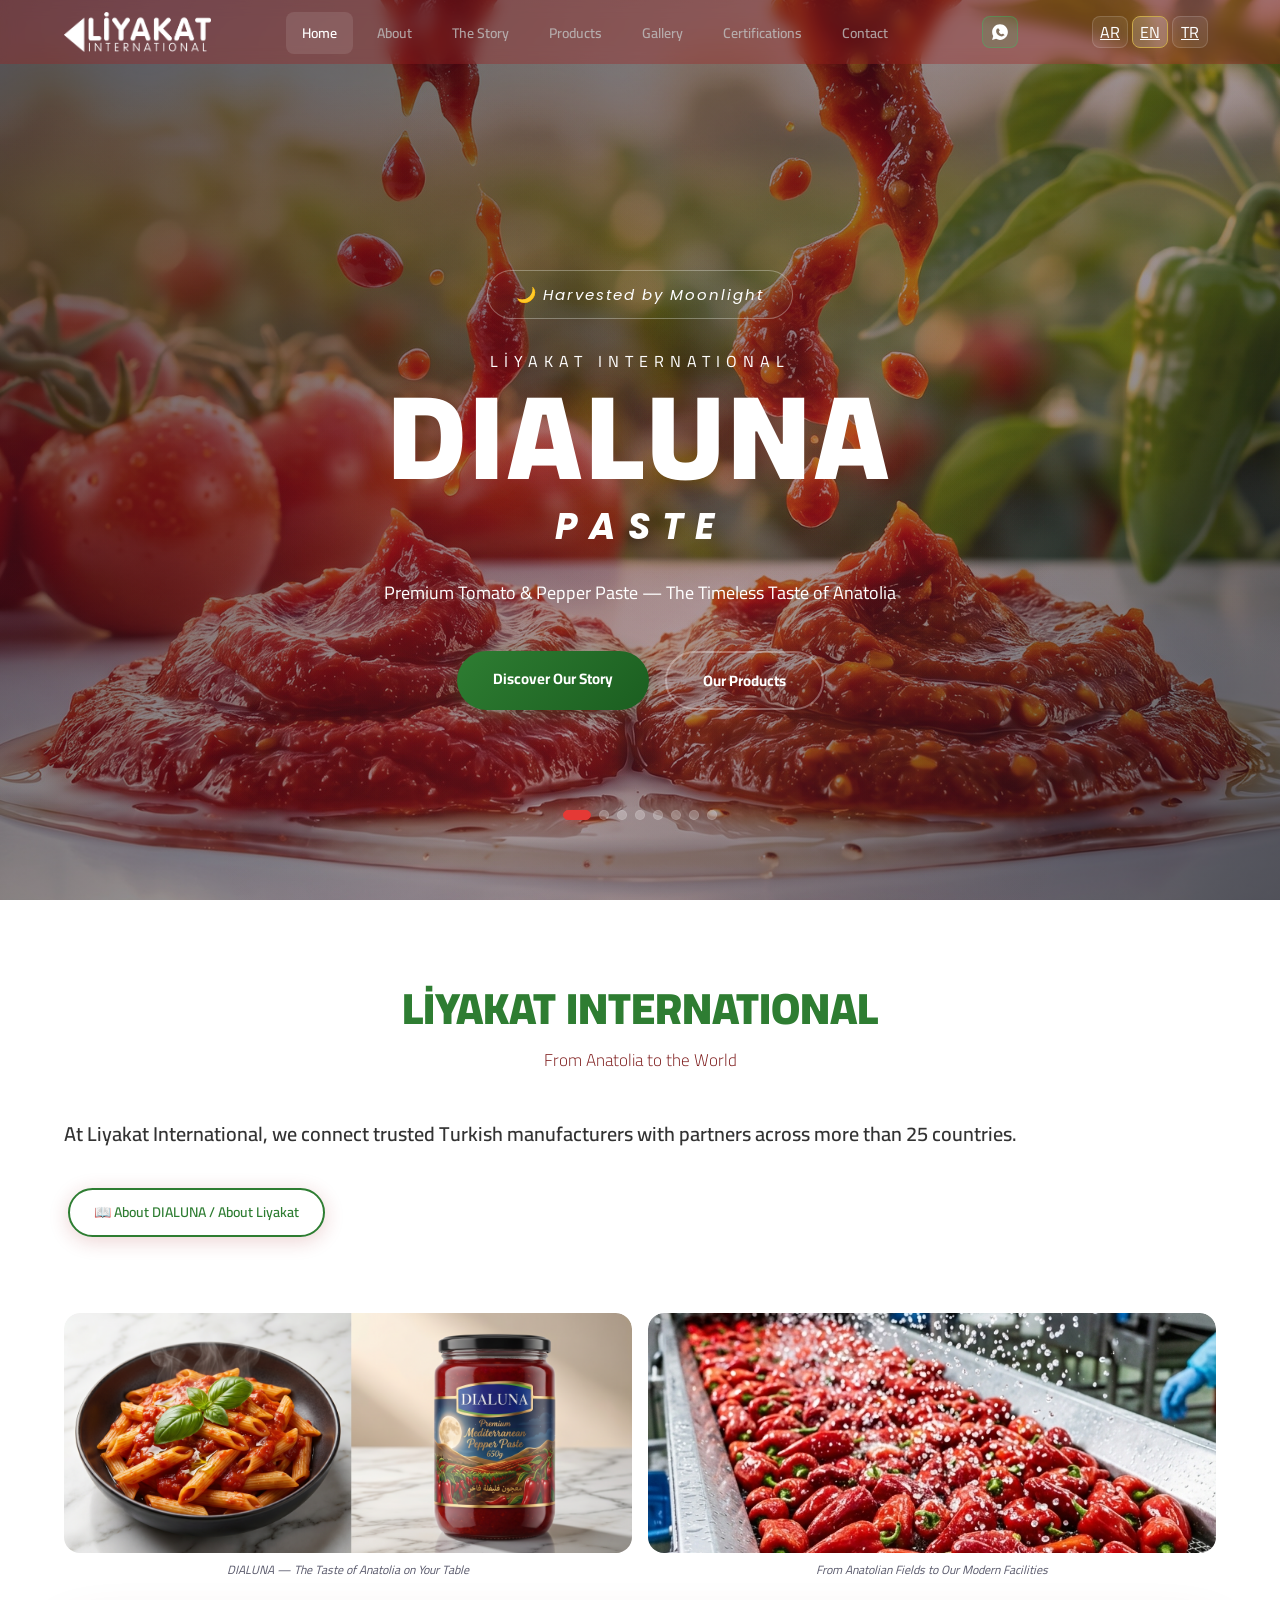
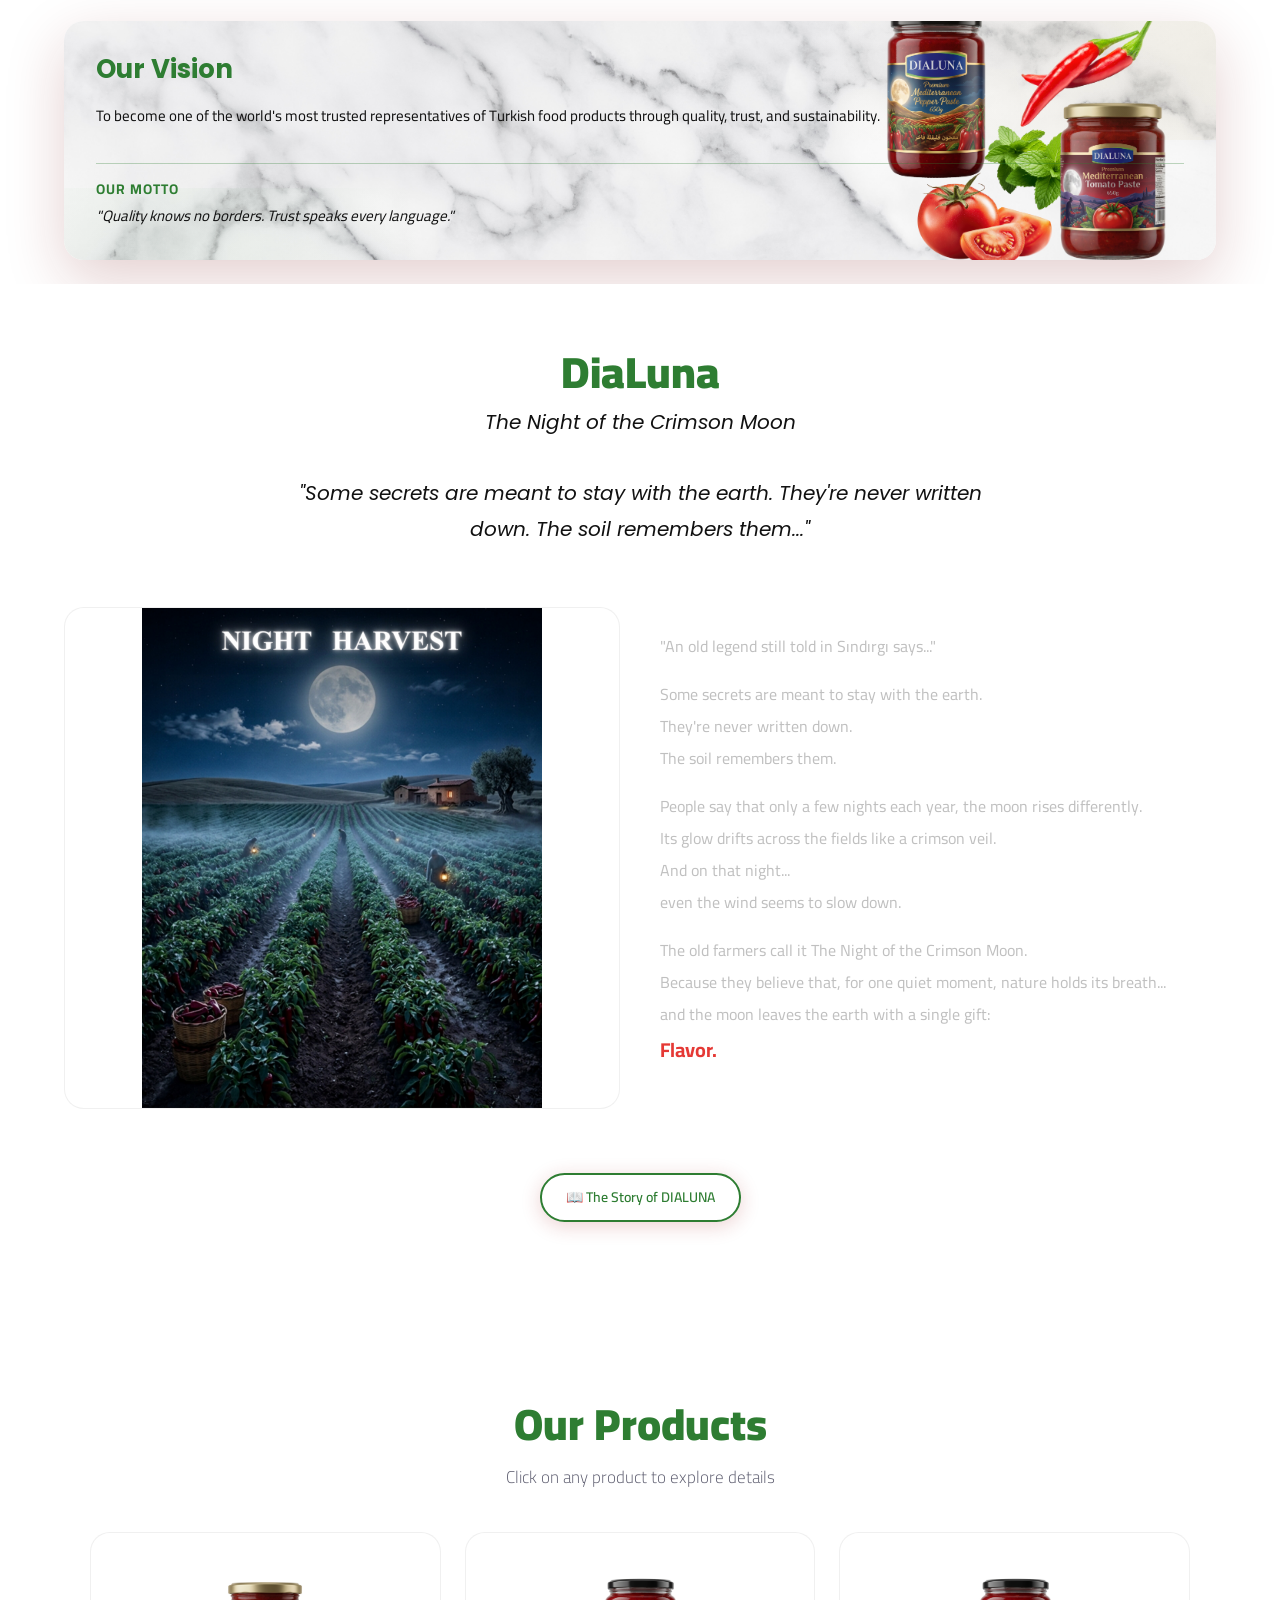
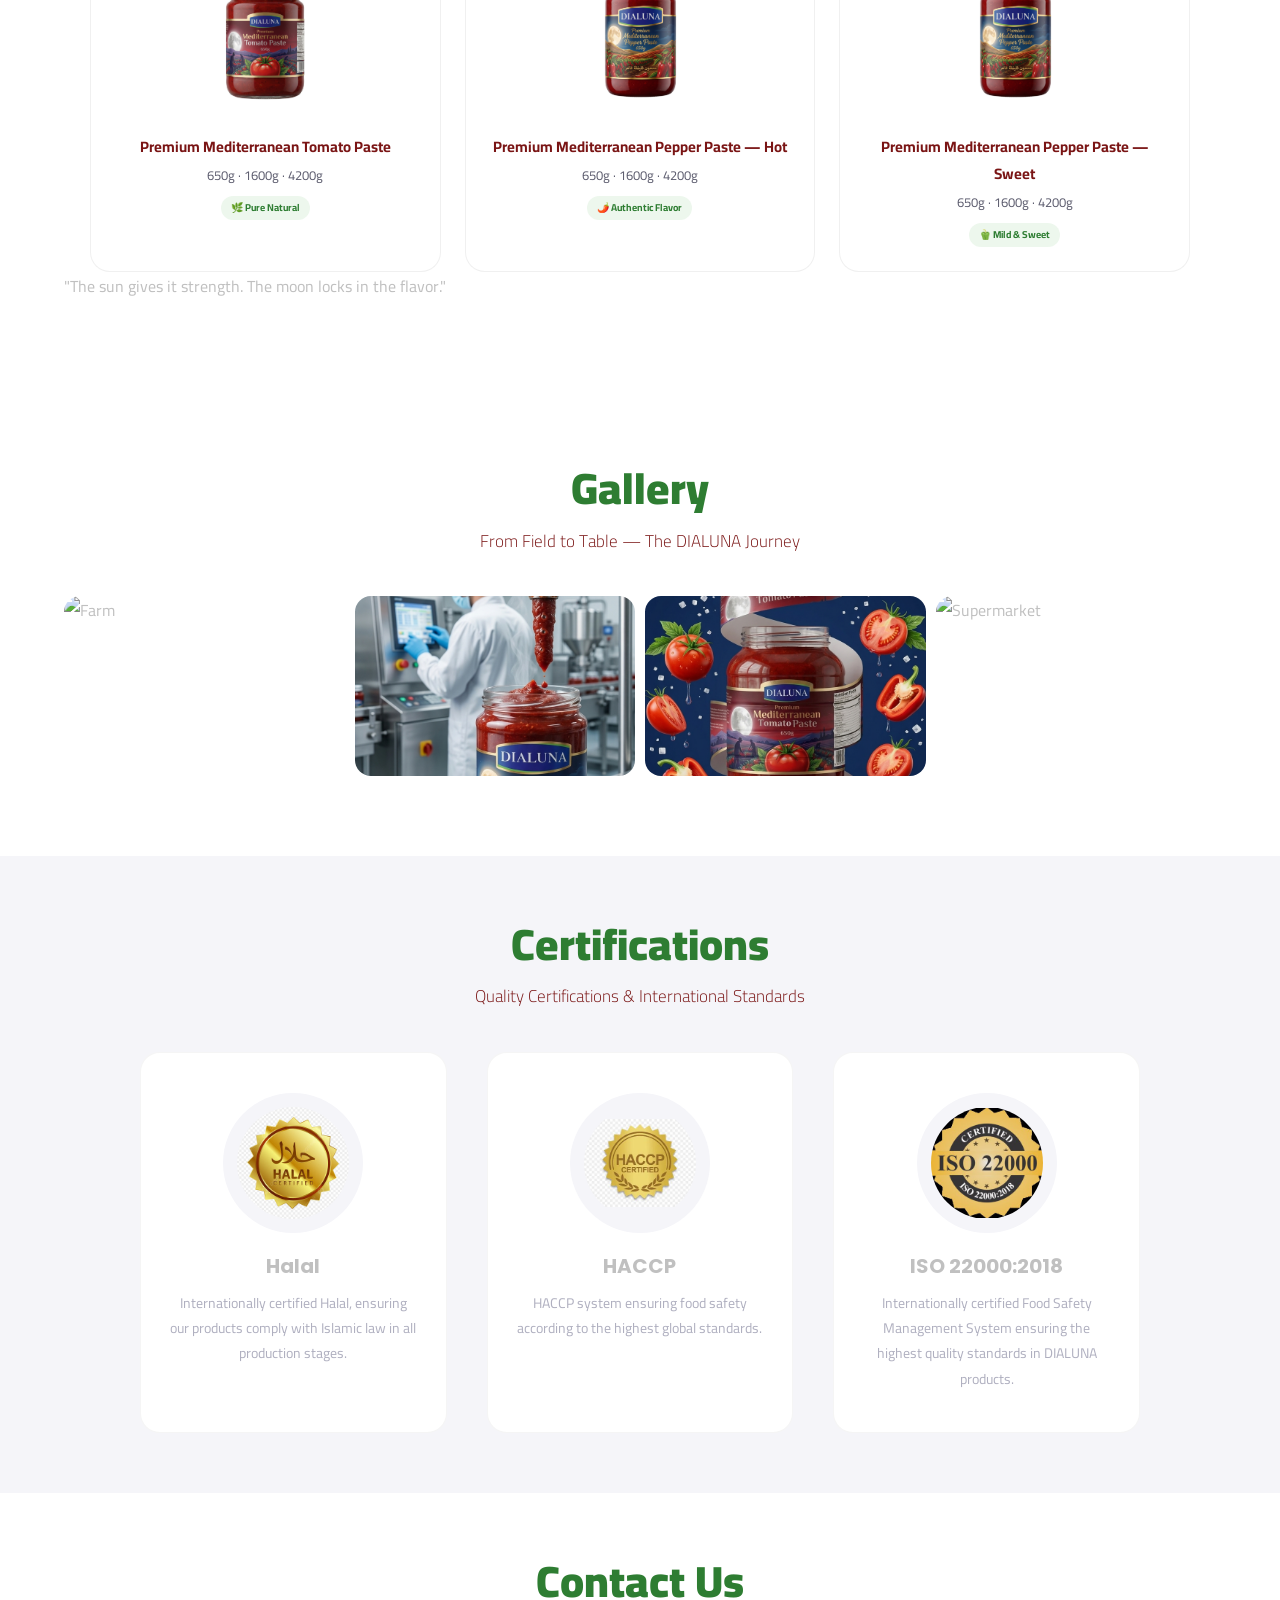
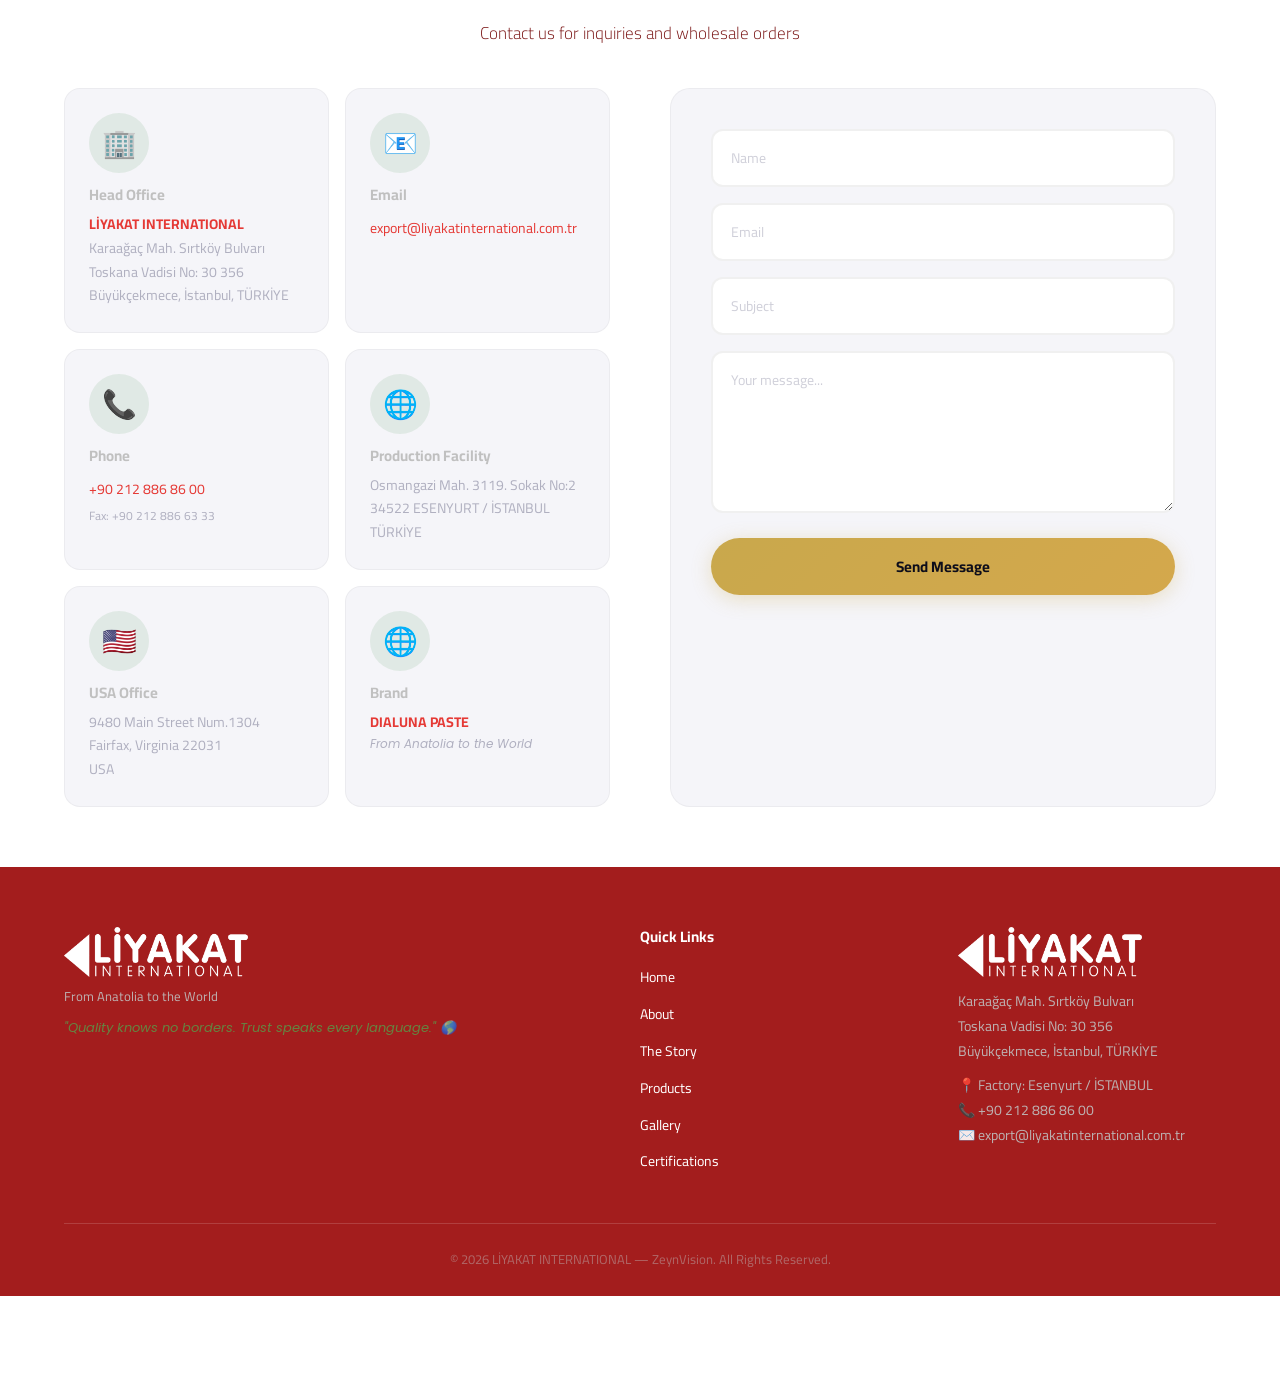
==== index.html @ 14c3709e "Product popup images to 220px" ====
<!DOCTYPE html>
<html lang="en" dir="ltr">
<head>
  <meta charset="UTF-8">
  <meta name="viewport" content="width=device-width, initial-scale=1.0">
  <title>DIALUNA PASTE | Premium Tomato & Pepper Paste</title>
  <meta name="description" content="DIALUNA - From Anatolia to the World. Premium tomato and pepper paste crafted with the tradition of night harvest.">
  <link rel="preconnect" href="https://fonts.googleapis.com">
  <link rel="preconnect" href="https://fonts.gstatic.com" crossorigin>
  <link href="https://fonts.googleapis.com/css2?family=Amiri:wght@400;700&family=Cairo:wght@300;400;600;700;900&family=Poppins:wght@300;400;600;700;900&display=swap" rel="stylesheet">
  <link rel="stylesheet" href="style.css">
<style>
  /* Modern Popup Modal - Premium Design */
  .popup-overlay {
    position:fixed; top:0; left:0; width:100%; height:100%;
    background:rgba(10,10,26,0.7);
    backdrop-filter:blur(8px);
    -webkit-backdrop-filter:blur(8px);
    z-index:9999;
    opacity:0; visibility:hidden;
    transition:all 0.4s cubic-bezier(0.25,0.46,0.45,0.94);
    display:flex; align-items:center; justify-content:center; padding:20px;
  }
  
.popup-overlay:target {
  opacity: 1 !important;
  visibility: visible !important;
}
.popup-overlay:target .popup-box {
  transform: scale(1) translateY(0) !important;
}

  .popup-box {
    background:linear-gradient(135deg,#FFFFFF,#F5F5FA);
    max-width:750px; width:100%; max-height:85vh; overflow-y:auto;
    border-radius:24px; padding:48px;
    position:relative;
    transform:scale(0.85) translateY(30px);
    transition:all 0.4s cubic-bezier(0.25,0.46,0.45,0.94);
    box-shadow:0 30px 80px rgba(10,10,26,0.3),0 0 0 1px rgba(255,255,255,0.05);
  }
  
  .popup-box::-webkit-scrollbar { width:6px; }
  .popup-box::-webkit-scrollbar-track { background:transparent; }
  .popup-box::-webkit-scrollbar-thumb { background:#C9A84C; border-radius:3px; }
  .popup-close {
    position:absolute; top:16px; right:16px;
    width:40px; height:40px;
    background:linear-gradient(135deg,#E53935,#B71C1C);
    color:#C0C0C0; border-radius:50%;
    text-decoration:none; display:flex; align-items:center; justify-content:center;
    font-size:22px; font-weight:400;
    transition:all 0.3s ease;
    box-shadow:0 4px 15px rgba(229,57,53,0.3);
  }
  .popup-close:hover { transform:rotate(90deg) scale(1.1); box-shadow:0 6px 25px rgba(229,57,53,0.4); }
  .popup-content h3 { color:#7A1515; font-size:22px; margin-bottom:12px; font-family:'Poppins',sans-serif; font-weight:700; }
  .popup-content p { font-size:15px; color:#5C5C6E; line-height:1.9; margin-bottom:12px; }
  .popup-trigger {
    display:inline-block; padding:12px 28px; margin:4px;
    border-radius:50px;
    background:linear-gradient(135deg,#A31D1D,#5A0E0E);
    color:#C0C0C0; text-decoration:none; font-weight:600; font-size:14px;
    transition:all 0.3s ease;
    box-shadow:0 4px 20px rgba(163,29,29,0.2);
    border:none; cursor:pointer;
  }
  .popup-trigger:hover {
    transform:translateY(-2px);
    box-shadow:0 8px 30px rgba(163,29,29,0.3);
  }
  /* Backdrop entrance animation */
  @keyframes modalIn {
    from { opacity:0; transform:scale(0.9) translateY(20px); }
    to { opacity:1; transform:scale(1) translateY(0); }
  }
</style>
</head>
<body>



  <div id="about-popup" class="popup-overlay">
        <div class="popup-box">
          <a href="#close-bottom" class="popup-close">&#10006;</a>
          <div class="popup-content">
            <h2 style="color:#A31D1D;margin-bottom:16px;">LİYAKAT INTERNATIONAL</h2>
            <p style="line-height:1.8;margin-bottom:12px;">Built on decades of export expertise, every shipment reflects our commitment to quality, reliability, and trust.<br><br>Through DIALUNA, we bring the authentic taste of Anatolia to the world, beginning with our signature night harvest.</p>
          </div>
        </div>
      </div>
<div id="story-popup" class="popup-overlay">
        <div class="popup-box">
          <a href="#close-bottom" class="popup-close">&#10006;</a>
          <div class="popup-content"><div class="story-timeline">
        <div class="story-chapter">
          <div class="chapter-marker"><span class="moon-icon">🌒</span></div>
          <div class="chapter-content">
            <h3>Daughter of the Earth</h3>
            <p>Centuries ago, in the fertile plains of Sındırgı, Balıkesir, there lived a young woman.<br>
Some called her a farmer.<br>
Some said she was a healer.<br>
Others simply knew her as...<br>
<strong>The Daughter of the Earth.</strong><br>
She understood the language of the land.<br>
She could smell the coming season in the rain,<br>
read abundance in the direction of the wind,<br>
and tell the time of year by the warmth of the sun.<br>
One summer, as the whole village rushed to harvest, she waited.<br>
"What are you waiting for?" they asked.<br>
She looked up at the sky.<br>
Then she smiled and said,<br>
<em>"The moon hasn't sealed the tomatoes' secret just yet."</em></p>
          </div>
        </div>
        <div class="story-chapter">
          <div class="chapter-marker"><span class="moon-icon">🌕</span></div>
          <div class="chapter-content">
            <h3>The Crimson Full Moon</h3>
            <p>That night, the full moon rose wearing a crimson crown.<br>
The earth cooled.<br>
The wind fell silent.<br>
By sunrise, everyone tasted the same truth.<br>
The tomatoes were brighter.<br>
The peppers were richer.<br>
And the flavor...<br>
was unforgettable.</p>
<p>The Daughter of the Earth simply smiled.<br>
Then she said,<br>
<em>"The sun gives it strength. The moon locks in the flavor."</em></p>
<p>From that day on, the harvest no longer happened under the blazing sun.<br>
It began in the cool of the night.</p>
<p>The years passed.<br>
Kingdoms rose.<br>
Kingdoms fell.<br>
Generations came and went.<br>
But in Sındırgı, those words were never forgotten.</p>
          </div>
        </div>
        <div class="story-chapter">
          <div class="chapter-marker"><span class="moon-icon">🌙</span></div>
          <div class="chapter-content highlight">
            <h3>DIALUNA Today</h3>
            <p>Today, science can explain why that tradition works.<br>
We simply know this:<br>
Nature doesn't give its greatest gifts to those who rush.<br>
It rewards those who know how to wait.<br>
That wisdom has been passed down from one generation to the next.<br>
Today, that legacy lives on as <strong>DiaLuna</strong>.<br>
We harvest our tomatoes in the cool of the night.<br>
We produce them in small, limited batches.<br>
Because real flavor...<br>
isn't rushed.<br>
It's earned through patience.</p>
<p>They say...<br>
On the nights of the full moon, some farmers pause before the harvest.<br>
They don't pray.<br>
They don't make a wish.<br>
They simply wait.<br>
Because they know...<br>
The sun grows the fruit.<br>
The moon preserves its flavor.</p>
<p style="font-style:italic;color:#4CAF50;">Maybe the Night of the Crimson Moon is nothing more than a legend.<br>
Or maybe it still lives on in the fields of Sındırgı.</p>
          </div>
        </div>
      </div></div>
        </div>
      </div>
<div id="prod-tomato" class="popup-overlay">
        <div class="popup-box">
          <a href="#close-bottom" class="popup-close">&#10006;</a>
          <div style="text-align:center;margin-bottom:24px;">
            <div style="display:flex;gap:16px;justify-content:center;flex-wrap:wrap;margin-bottom:16px;">
              <img src="images/products/tomato-650g-mk.jpg" alt="650g" style="height:220px;width:auto;border-radius:12px;box-shadow:0 4px 15px rgba(0,0,0,.08);">
              <img src="images/products/tomato-1600g-mk.jpg" alt="1600g" style="height:220px;width:auto;border-radius:12px;box-shadow:0 4px 15px rgba(0,0,0,.08);">
              <img src="images/products/tomato-4200g-mk.jpg" alt="4200g" style="height:220px;width:auto;border-radius:12px;box-shadow:0 4px 15px rgba(0,0,0,.08);">
            </div>
            <h3 style="font-size:24px;color:#7A1515;font-weight:700;">Premium Mediterranean Tomato Paste</h3>
            <p style="font-size:14px;color:#5C5C6E;line-height:1.8;margin-bottom:20px;">100% natural tomato paste from night-harvested tomatoes. Rich flavor, thick texture, vibrant color. No preservatives, no additives — just pure natural goodness.</p>
          </div>
          <div style="display:grid;grid-template-columns:repeat(3,1fr);gap:12px;margin-bottom:20px;">
            <div style="background:#F5F5F9;padding:16px;border-radius:12px;text-align:center;">
              <span style="font-size:22px;font-weight:900;color:#7A1515;display:block;">650 <small style="font-size:14px;font-weight:400;">g</small></span>
              <span style="font-size:13px;color:#5C5C6E;">Glass</span>
              <span style="display:block;font-size:10px;padding:2px 10px;border-radius:50px;background:#C9A84C;color:#0D0D1A;font-weight:700;margin-top:6px;">Best Seller</span>
            </div>
            <div style="background:#F5F5F9;padding:16px;border-radius:12px;text-align:center;">
              <span style="font-size:22px;font-weight:900;color:#7A1515;display:block;">1600 <small style="font-size:14px;font-weight:400;">g</small></span>
              <span style="font-size:13px;color:#5C5C6E;">Plastic</span>
            </div>
            <div style="background:#F5F5F9;padding:16px;border-radius:12px;text-align:center;">
              <span style="font-size:22px;font-weight:900;color:#7A1515;display:block;">4200 <small style="font-size:14px;font-weight:400;">g</small></span>
              <span style="font-size:13px;color:#5C5C6E;">Plastic</span>
              <span style="display:block;font-size:10px;padding:2px 10px;border-radius:50px;background:#C9A84C;color:#0D0D1A;font-weight:700;margin-top:6px;">Family Size</span>
            </div>
          </div>
          <div style="display:flex;flex-wrap:wrap;gap:8px;justify-content:center;">
            <span class="tag-premium tag-green">🌙 Night Harvest</span>
            <span class="tag-premium tag-green">🌿 100% Natural · No Preservatives</span>
            <span class="tag-premium tag-green">🏺 Limited Batches</span>
            <span class="tag-premium tag-green">🇹🇷 Turkish Product</span>
          </div>
        </div>
      </div>
<div id="prod-hot" class="popup-overlay">
        <div class="popup-box">
          <a href="#close-bottom" class="popup-close">&#10006;</a>
          <div style="text-align:center;margin-bottom:24px;">
            <div style="display:flex;gap:16px;justify-content:center;flex-wrap:wrap;margin-bottom:16px;">
              <img src="images/products/pepper-650g-mk.jpg" alt="650g" style="height:220px;width:auto;border-radius:12px;box-shadow:0 4px 15px rgba(0,0,0,.08);">
              <img src="images/products/pepper-1600g-mk.jpg" alt="1600g" style="height:220px;width:auto;border-radius:12px;box-shadow:0 4px 15px rgba(0,0,0,.08);">
              <img src="images/products/pepper-4200g-mk.jpg" alt="4200g" style="height:220px;width:auto;border-radius:12px;box-shadow:0 4px 15px rgba(0,0,0,.08);">
            </div>
            <h3 style="font-size:24px;color:#7A1515;font-weight:700;">Premium Mediterranean Pepper Paste — Hot</h3>
            <p style="font-size:14px;color:#5C5C6E;line-height:1.8;margin-bottom:20px;">Natural hot red pepper paste, carefully roasted and ground. A rich, smoky, and spicy flavor that adds unmatched depth to your dishes.</p>
          </div>
          <div style="display:grid;grid-template-columns:repeat(3,1fr);gap:12px;margin-bottom:20px;">
            <div style="background:#F5F5F9;padding:16px;border-radius:12px;text-align:center;">
              <span style="font-size:22px;font-weight:900;color:#7A1515;display:block;">650 <small style="font-size:14px;font-weight:400;">g</small></span>
              <span style="font-size:13px;color:#5C5C6E;">Glass</span>
            </div>
            <div style="background:#F5F5F9;padding:16px;border-radius:12px;text-align:center;">
              <span style="font-size:22px;font-weight:900;color:#7A1515;display:block;">1600 <small style="font-size:14px;font-weight:400;">g</small></span>
              <span style="font-size:13px;color:#5C5C6E;">Plastic</span>
              <span style="display:block;font-size:10px;padding:2px 10px;border-radius:50px;background:#C9A84C;color:#0D0D1A;font-weight:700;margin-top:6px;">Best Seller</span>
            </div>
            <div style="background:#F5F5F9;padding:16px;border-radius:12px;text-align:center;">
              <span style="font-size:22px;font-weight:900;color:#7A1515;display:block;">4200 <small style="font-size:14px;font-weight:400;">g</small></span>
              <span style="font-size:13px;color:#5C5C6E;">Plastic</span>
              <span style="display:block;font-size:10px;padding:2px 10px;border-radius:50px;background:#C9A84C;color:#0D0D1A;font-weight:700;margin-top:6px;">Family Size</span>
            </div>
          </div>
          <div style="display:flex;flex-wrap:wrap;gap:8px;justify-content:center;">
            <span class="tag-premium tag-green">🌙 Night Harvest</span>
            <span class="tag-premium tag-green">🌿 100% Natural · No Additives</span>
            <span class="tag-premium tag-green">🏺 Traditional Process</span>
            <span class="tag-premium tag-red">🔥 Hot Pepper</span>
          </div>
        </div>
      </div>
<div id="prod-sweet" class="popup-overlay">
        <div class="popup-box">
          <a href="#close-bottom" class="popup-close">&#10006;</a>
          <div style="text-align:center;margin-bottom:24px;">
            <div style="display:flex;gap:16px;justify-content:center;flex-wrap:wrap;margin-bottom:16px;">
              <img src="images/products/pepper-650g-mk.jpg" alt="650g" style="height:220px;width:auto;border-radius:12px;box-shadow:0 4px 15px rgba(0,0,0,.08);">
              <img src="images/products/pepper-1600g-mk.jpg" alt="1600g" style="height:220px;width:auto;border-radius:12px;box-shadow:0 4px 15px rgba(0,0,0,.08);">
              <img src="images/products/pepper-4200g-mk.jpg" alt="4200g" style="height:220px;width:auto;border-radius:12px;box-shadow:0 4px 15px rgba(0,0,0,.08);">
            </div>
            <h3 style="font-size:24px;color:#7A1515;font-weight:700;">Premium Mediterranean Pepper Paste — Sweet</h3>
            <p style="font-size:14px;color:#5C5C6E;line-height:1.8;margin-bottom:20px;">Natural sweet red pepper paste, carefully ground for a rich flavor with distinctive natural sweetness. Perfect for soups, sauces, and pastries.</p>
          </div>
          <div style="display:grid;grid-template-columns:repeat(3,1fr);gap:12px;margin-bottom:20px;">
            <div style="background:#F5F5F9;padding:16px;border-radius:12px;text-align:center;">
              <span style="font-size:22px;font-weight:900;color:#7A1515;display:block;">650 <small style="font-size:14px;font-weight:400;">g</small></span>
              <span style="font-size:13px;color:#5C5C6E;">Glass</span>
            </div>
            <div style="background:#F5F5F9;padding:16px;border-radius:12px;text-align:center;">
              <span style="font-size:22px;font-weight:900;color:#7A1515;display:block;">1600 <small style="font-size:14px;font-weight:400;">g</small></span>
              <span style="font-size:13px;color:#5C5C6E;">Plastic</span>
            </div>
            <div style="background:#F5F5F9;padding:16px;border-radius:12px;text-align:center;">
              <span style="font-size:22px;font-weight:900;color:#7A1515;display:block;">4200 <small style="font-size:14px;font-weight:400;">g</small></span>
              <span style="font-size:13px;color:#5C5C6E;">Plastic</span>
              <span style="display:block;font-size:10px;padding:2px 10px;border-radius:50px;background:#C9A84C;color:#0D0D1A;font-weight:700;margin-top:6px;">Family Size</span>
            </div>
          </div>
          <div style="display:flex;flex-wrap:wrap;gap:8px;justify-content:center;">
            <span class="tag-premium tag-green">🌙 Night Harvest</span>
            <span class="tag-premium tag-green">🌿 100% Natural · No Additives</span>
            <span class="tag-premium tag-green">🏺 Traditional Process</span>
            <span class="tag-premium tag-green">🫑 Sweet Pepper</span>
          </div>
        </div>
      </div>

<!-- ====== NAVBAR ====== -->
  <nav class="navbar" id="navbar">
    <div class="container nav-container">
      <a href="#" class="nav-logo">
        <img src="images/liyakat-logo.png" alt="LİYAKAT INTERNATIONAL" class="nav-logo-img" style="filter:brightness(0) invert(1);height:40px;">
      </a>
      <button class="nav-toggle" id="navToggle" aria-label="Menu">
        <span></span><span></span><span></span>
      </button>
      <ul class="nav-menu" id="navMenu">
        <li><a href="#home" class="nav-link active" data-i18n="nav-home">Home</a></li>
        <li><a href="#about" class="nav-link" data-i18n="nav-about">About</a></li>
        <li><a href="#story" class="nav-link" data-i18n="nav-story">The Story</a></li>
        <li><a href="#products" class="nav-link" data-i18n="nav-products">Products</a></li>
        <li><a href="#gallery" class="nav-link" data-i18n="nav-gallery">Gallery</a></li>
        <li><a href="#certifications" class="nav-link" data-i18n="nav-certifications">Certifications</a></li>
        <li><a href="#contact" class="nav-link" data-i18n="nav-contact">Contact</a></li>
      </ul>
            <a href="https://wa.me/905527779494" target="_blank" class="nav-whatsapp" title="WhatsApp" style="display:inline-flex;align-items:center;justify-content:center;width:36px;height:32px;border-radius:8px;background:rgba(37,211,102,0.15);border:1px solid rgba(37,211,102,0.3);text-decoration:none;transition:all .4s ease;margin-left:4px;">
        <svg viewBox="0 0 32 32" width="18" height="18" fill="none" xmlns="http://www.w3.org/2000/svg"><path d="M16 2C8.268 2 2 8.268 2 16c0 2.652.726 5.128 1.984 7.24L2 30l7.048-1.918A13.928 13.928 0 0016 30c7.732 0 14-6.268 14-14S23.732 2 16 2zm6.646 19.852c-.322.908-1.12 1.624-2.016 1.806-.54.11-1.116.166-1.78.166-2.128 0-3.982-.74-5.496-2.002a12.768 12.768 0 01-3.754-4.69 7.134 7.134 0 01.214-5.754c.36-.76 1.1-1.338 1.938-1.482.446-.076.892-.054 1.28.014.39.068.82.286 1.03.64a20.262 20.262 0 011.08 2.15c.164.356.272.746.15 1.112-.122.366-.418.64-.732.872-.158.116-.33.244-.478.386-.166.162-.34.336-.228.588.644 1.468 1.622 2.698 2.83 3.618.404.308.81.614 1.276.824.352.16.712.12 1.006-.098.16-.118.32-.24.478-.366.296-.24.628-.53 1.002-.672.374-.142.786-.064 1.076.134.534.364 1.052.75 1.544 1.168.346.296.678.608.73.986.068.494-.136 1.016-.304 1.43z" fill="white"/></svg>
      </a>
<div class="nav-lang" id="langSwitcher">
        <a href="ar.html" class="lang-btn">AR</a>
        <a href="en.html" class="lang-btn active">EN</a>
        <a href="tr.html" class="lang-btn">TR</a>
      </div>
    </div>
  </nav>

  <!-- ====== HERO SLIDER ====== -->
  <section class="hero" id="home">
    <style>
  .hero-slider { position:absolute; inset:0; z-index:0; overflow:hidden; }
  .hero-slider .slide { position:absolute; inset:0; background-size:cover; background-position:center; opacity:0; transition:opacity 1.5s ease; }
  #s1:checked ~ .hero-slider .s1, #s2:checked ~ .hero-slider .s2, #s3:checked ~ .hero-slider .s3,
  #s4:checked ~ .hero-slider .s4, #s5:checked ~ .hero-slider .s5, #s6:checked ~ .hero-slider .s6,
  #s7:checked ~ .hero-slider .s7, #s8:checked ~ .hero-slider .s8 { opacity:1; }
  .slide-dots { position:absolute; bottom:80px; left:50%; transform:translateX(-50%); display:flex; gap:8px; z-index:5; }
  .slide-dots label { width:10px; height:10px; border-radius:50%; background:rgba(255,255,255,.25); cursor:pointer; transition:all .3s ease; border:1px solid rgba(255,255,255,.1); }
  #s1:checked ~ .slide-dots .d1, #s2:checked ~ .slide-dots .d2, #s3:checked ~ .slide-dots .d3,
  #s4:checked ~ .slide-dots .d4, #s5:checked ~ .slide-dots .d5, #s6:checked ~ .slide-dots .d6,
  #s7:checked ~ .slide-dots .d7, #s8:checked ~ .slide-dots .d8 { background:#E53935; border-color:#E53935; box-shadow:0 0 12px rgba(229,57,53,.4); width:28px; border-radius:5px; }
</style>
<input type="radio" name="hero" id="s1" checked style="display:none;">
<input type="radio" name="hero" id="s2" style="display:none;">
<input type="radio" name="hero" id="s3" style="display:none;">
<input type="radio" name="hero" id="s4" style="display:none;">
<input type="radio" name="hero" id="s5" style="display:none;">
<input type="radio" name="hero" id="s6" style="display:none;">
<input type="radio" name="hero" id="s7" style="display:none;">
<input type="radio" name="hero" id="s8" style="display:none;">
<div class="hero-slider">
  <div class="slide s1 active" style="background-image: url('images/lifestyle/banner-splash.jpg');"></div>
  <div class="slide s2" style="background-image: url('images/lifestyle/banner-rustic-table.jpg');"></div>
  <div class="slide s3" style="background-image: url('images/lifestyle/banner-factory-line.jpg');"></div>
  <div class="slide s4" style="background-image: url('images/lifestyle/banner-farm-display.jpg');"></div>
  <div class="slide s5" style="background-image: url('images/lifestyle/slider-rustic-table2.jpg');"></div>
  <div class="slide s6" style="background-image: url('images/lifestyle/slider-factory2.jpg');"></div>
  <div class="slide s7" style="background-image: url('images/lifestyle/slider-field-jars.jpg');"></div>
  <div class="slide s8" style="background-image: url('images/lifestyle/slider-paste-pour.jpg');"></div>
</div>
<div class="slide-dots">
  <label for="s1" class="d1"></label>
  <label for="s2" class="d2"></label>
  <label for="s3" class="d3"></label>
  <label for="s4" class="d4"></label>
  <label for="s5" class="d5"></label>
  <label for="s6" class="d6"></label>
  <label for="s7" class="d7"></label>
  <label for="s8" class="d8"></label>
</div>
<div class="hero-overlay"></div>
    <div class="hero-particles" id="heroParticles"></div>
    <div class="container hero-content">
      <div class="hero-badge" data-i18n="hero-badge">🌙 Harvested by Moonlight</div>
      <h1 class="hero-title">
        <span class="hero-sub-brand">LİYAKAT INTERNATIONAL</span>
        <span class="hero-brand"><span class="hero-gradient-text">DIALUNA</span></span>
        <span class="hero-tagline">PASTE</span>
      </h1>
      <p class="hero-desc" data-i18n="hero-desc">Premium Tomato &amp; Pepper Paste — The Timeless Taste of Anatolia</p>
      <div class="hero-actions">
        <a href="#story" class="btn btn-primary" data-i18n="hero-btn-story">Discover Our Story</a>
        <a href="#products" class="btn btn-outline" data-i18n="hero-btn-products">Our Products</a>
      </div>
    </div>
    </section>

  <!-- ====== ABOUT / COMPANY ====== -->
  <section class="section about section-spacing" id="about">
    <div class="container">
      <div class="section-premium">
        <h2 data-i18n="about-title">LİYAKAT INTERNATIONAL</h2>
        <p class="section-subtitle" data-i18n="about-subtitle">From Anatolia to the World</p>
      </div>
      <div class="about-grid">
        <div class="about-text">
          <!-- about-lead --><p class="about-lead" data-i18n="about-lead">At Liyakat International, we connect trusted Turkish manufacturers with partners across more than 25 countries.</p>
          <div style="margin:16px 0;"><a href="#about-popup" class="popup-trigger">📖 About DIALUNA / About Liyakat</a></div>
        </div>
        <div>
          <div style="display:grid;grid-template-columns:1fr 1fr;gap:16px;margin-top:16px;">
          <div style="border-radius:16px;overflow:hidden;">
            <img src="images/lifestyle/about-hero.png" alt="DIALUNA" style="width:100%;height:240px;object-fit:cover;border-radius:16px;" loading="lazy">
            <span style="display:block;text-align:center;font-size:12px;color:#5C5C6E;margin-top:6px;font-style:italic;">DIALUNA — The Taste of Anatolia on Your Table</span>
          </div>
          <div style="border-radius:16px;overflow:hidden;">
            <img src="images/lifestyle/factory-washing.png" alt="Factory" style="width:100%;height:240px;object-fit:cover;border-radius:16px;" loading="lazy">
            <span style="display:block;text-align:center;font-size:12px;color:#5C5C6E;margin-top:6px;font-style:italic;">From Anatolian Fields to Our Modern Facilities</span>
          </div>
        </div>
        </div>
        <div class="about-vision">
               <div class="vision-card card-premium" style="background: url('images/lifestyle/vision-bg-en.png') center/cover no-repeat !important;">
            <h3 data-i18n="about-vision-title">Our Vision</h3>
            <p>To become one of the world's most trusted representatives of Turkish food products through quality, trust, and sustainability.</p>

            <hr style="border:none;border-top:1px solid rgba(46,125,50,0.3);margin:16px 0;">
            <h4 style="color:#2E7D32;font-size:14px;margin-bottom:6px;letter-spacing:1px;">OUR MOTTO</h4>
            <p style="color:#111111;font-size:15px;line-height:1.6;font-style:italic;margin:0;">"Quality knows no borders. Trust speaks every language."</p>
</div>
      </div>
    </div>
    </div>
        
  <!-- ====== THE STORY ====== -->
  <section class="section story" id="story">
    <div class="story-bg"></div>
    <div class="container">
      <div class="section-premium">
        <h2 data-i18n="story-title">DiaLuna</h2>
        <h3 class="section-subtitle-en" data-i18n="story-subtitle">The Night of the Crimson Moon</h3>
      </div>

      <div class="story-intro">
        <p class="story-legend" data-i18n="story-legend">"Some secrets are meant to stay with the earth. They're never written down. The soil remembers them..."</p>
      </div>

      <div class="story-grid">
        <div class="story-image-wrapper">
          <img src="images/lifestyle/story-night-harvest.jpg" alt="DIALUNA - Moonlight Harvest" loading="lazy">
        </div>
        <div class="story-text">
          
          <p>"An old legend still told in Sındırgı says..."</p>
          <p>Some secrets are meant to stay with the earth.<br>
They're never written down.<br>
The soil remembers them.</p>
          <p>People say that only a few nights each year, the moon rises differently.<br>
Its glow drifts across the fields like a crimson veil.<br>
And on that night...<br>
even the wind seems to slow down.</p>
          <p>The old farmers call it The Night of the Crimson Moon.<br>
Because they believe that, for one quiet moment, nature holds its breath...<br>
and the moon leaves the earth with a single gift:<br>
<strong style="font-size:20px;color:#E53935;">Flavor.</strong></p>
        </div>
      </div>

      <div style="text-align:center;margin:30px 0;">
        <a href="#story-popup" class="popup-trigger">📖 The Story of DIALUNA</a>
      </div>
      
    </div>
  </section>

  <!-- ====== PRODUCTS ====== -->
      
  <section class="section products section-spacing" id="products">
    <div class="container-premium">
      <div class="section-premium">
        <h2>Our Products</h2>
        <p>Click on any product to explore details</p>
      </div>

      <style>
        .product-tiles { display:grid; grid-template-columns:repeat(3,1fr); gap:24px; max-width:1100px; margin:0 auto; }
        .product-tile { background:#FFFFFF; border-radius:20px; padding:24px; text-align:center; border:1px solid rgba(0,0,0,.06); transition:all .4s ease; cursor:pointer; text-decoration:none; display:block; position:relative; }
        .product-tile:hover { transform:translateY(-6px); box-shadow:0 20px 50px rgba(122,21,21,.08); border-color:rgba(76,175,80,.15); }
        .product-tile .tile-img { height:160px; display:flex; align-items:center; justify-content:center; margin-bottom:16px; }
        .product-tile .tile-img img { max-width:70%; max-height:150px; object-fit:contain; transition:all .5s ease; }
        .product-tile:hover .tile-img img { transform:scale(1.1); }
        .product-tile .tile-title { font-size:15px; font-weight:700; color:#7A1515; margin-bottom:4px; }
        .product-tile .tile-sizes { font-size:13px; color:#5C5C6E; }
        .product-tile .tile-badge { display:inline-block; padding:3px 10px; border-radius:50px; font-size:10px; font-weight:700; background:rgba(76,175,80,.1); color:#2E7D32; margin-top:8px; }
        .tile-popular { position:absolute; top:10px; right:10px; background:linear-gradient(135deg,#C9A84C,#D4A84C); color:#0D0D1A; font-size:9px; font-weight:800; padding:3px 10px; border-radius:50px; }
        .tile-family { position:absolute; top:10px; right:10px; background:rgba(122,21,21,.85); color:#C0C0C0; font-size:9px; font-weight:800; padding:3px 10px; border-radius:50px; }
        @media (max-width:768px) { .product-tiles { grid-template-columns:repeat(2,1fr); } }
        @media (max-width:480px) { .product-tiles { grid-template-columns:1fr; } }
      </style>

      <div class="product-tiles">

        <!-- Tomato -->
        <a href="#prod-tomato" class="product-tile">
          <div class="tile-img"><img src="images/products/tomato-650g-mk.jpg" alt="Tomato" loading="lazy"></div>
          <div class="tile-title">Premium Mediterranean Tomato Paste</div>
          <div class="tile-sizes">650g · 1600g · 4200g</div>
          <div class="tile-badge">🌿 Pure Natural</div>
        </a>

        <!-- Hot Pepper -->
        <a href="#prod-hot" class="product-tile">
          <div class="tile-img"><img src="images/products/pepper-650g-mk.jpg" alt="Hot Pepper" loading="lazy"></div>
          <div class="tile-title">Premium Mediterranean Pepper Paste — Hot</div>
          <div class="tile-sizes">650g · 1600g · 4200g</div>
          <div class="tile-badge">🌶️ Authentic Flavor</div>
        </a>

        <!-- Sweet Pepper -->
        <a href="#prod-sweet" class="product-tile">
          <div class="tile-img"><img src="images/products/pepper-650g-mk.jpg" alt="Sweet Pepper" loading="lazy"></div>
          <div class="tile-title">Premium Mediterranean Pepper Paste — Sweet</div>
          <div class="tile-sizes">650g · 1600g · 4200g</div>
          <div class="tile-badge">🫑 Mild & Sweet</div>
        </a>

      </div>

      <!-- ====== POPUP: Tomato ====== -->
      

      <!-- ====== POPUP: Hot Pepper ====== -->
      

      <!-- ====== POPUP: Sweet Pepper ====== -->
      

      <div class="product-tagline-wrap">
        <p>"The sun gives it strength. The moon locks in the flavor."</p>
      </div>
    </div>
  </section>
<section class="section gallery section-spacing" id="gallery">
          <div class="container">
      <div class="section-premium">
        <h2>Gallery</h2>
        <p class="section-subtitle">From Field to Table — The DIALUNA Journey</p>
      </div>
      <div class="gallery-grid">
        <div class="gallery-item">
          <img src="images/lifestyle/farm-display.png" alt="Farm" loading="lazy">
          <div class="gallery-overlay"><span>From Field to Jar</span></div>
        </div>
        <div class="gallery-item">
          <img src="images/lifestyle/factory-filling.png" alt="Factory" loading="lazy">
          <div class="gallery-overlay"><span>Precision Filling</span></div>
        </div>
        <div class="gallery-item">
          <img src="images/lifestyle/pepper-spread.png" alt="Spread" loading="lazy">
          <div class="gallery-overlay"><span>Irresistible Flavor</span></div>
        </div>
        <div class="gallery-item">
          <img src="images/lifestyle/supermarket-display.png" alt="Supermarket" loading="lazy">
          <div class="gallery-overlay"><span>Available in Stores</span></div>
        </div>
      </div>
    </div>
</section>

  <!-- ====== CONTACT ====== -->
  <!-- ====== CERTIFICATIONS ====== -->
  <section class="section certifications" id="certifications">
    <div class="container">
      <div class="section-premium">
        <h2 data-i18n="cert-title">Certifications</h2>
        <p class="section-subtitle">Quality Certifications &amp; International Standards</p>
      </div>

      <div class="cert-grid">
        <div class="cert-card">
          <div class="cert-image">
            <img src="images/certifications/halal.jpg" alt="Halal Certified" loading="lazy">
          </div>
          <h3>Halal</h3>
          <p>Internationally certified Halal, ensuring our products comply with Islamic law in all production stages.</p>
        </div>

        <div class="cert-card">
          <div class="cert-image">
            <img src="images/certifications/haccp.jpg" alt="HACCP Certified" loading="lazy">
          </div>
          <h3>HACCP</h3>
          <p>HACCP system ensuring food safety according to the highest global standards.</p>
        </div>

        <div class="cert-card">
          <div class="cert-image">
            <img src="images/certifications/iso-22000.jpg" alt="ISO 22000:2018" loading="lazy">
          </div>
          <h3>ISO 22000:2018</h3>
          <p>Internationally certified Food Safety Management System ensuring the highest quality standards in DIALUNA products.</p>
        </div>
      </div>
    </div>
  </section>

  <!-- ====== CONTACT ====== -->
  <section class="section contact" id="contact">
    <div class="container">
      <div class="section-premium">
        <h2 data-i18n="contact-title">Contact Us</h2>
        <p class="section-subtitle">Contact us for inquiries and wholesale orders</p>
      </div>

      <div class="contact-grid">
        <div class="contact-info">
          <div class="contact-card">
            <div class="contact-icon">🏢</div>
            <h3>Head Office</h3>
            <p class="contact-company">LİYAKAT INTERNATIONAL</p>
            <p>Karaağaç Mah. Sırtköy Bulvarı<br>Toskana Vadisi No: 30 356<br>Büyükçekmece, İstanbul, TÜRKİYE</p>
          </div>
          <div class="contact-card">
            <div class="contact-icon">📧</div>
            <h3>Email</h3>
            <a href="mailto:export@liyakatinternational.com.tr">export@liyakatinternational.com.tr</a>
          </div>
          <div class="contact-card">
            <div class="contact-icon">📞</div>
            <h3>Phone</h3>
            <a href="tel:+902128868600">+90 212 886 86 00</a>
            <p style="font-size:12px;color:var(--text-light);margin-top:4px;">Fax: +90 212 886 63 33</p>
          </div>
          <div class="contact-card">
            <div class="contact-icon">🌐</div>
            <h3>Production Facility</h3>
            <p>Osmangazi Mah. 3119. Sokak No:2<br>34522 ESENYURT / İSTANBUL<br>TÜRKİYE</p>
          </div>
          <div class="contact-card">
            <div class="contact-icon">🇺🇸</div>
            <h3>USA Office</h3>
            <p>9480 Main Street Num.1304<br>Fairfax, Virginia 22031<br>USA</p>
          </div>
          <div class="contact-card">
            <div class="contact-icon">🌐</div>
            <h3>Brand</h3>
            <p class="contact-brand">DIALUNA PASTE</p>
            <p class="contact-tagline">From Anatolia to the World</p>
          </div>
        </div>

        <form class="contact-form" id="contactForm">
          <div class="form-group">
            <input type="text" id="name" placeholder="Name" required>
          </div>
          <div class="form-group">
            <input type="email" id="email" placeholder="Email" required>
          </div>
          <div class="form-group">
            <input type="text" id="subject" placeholder="Subject">
          </div>
          <div class="form-group">
            <textarea id="message" rows="5" placeholder="Your message..." required></textarea>
          </div>
          <button type="submit" class="btn btn-primary btn-block">Send Message</button>
        </form>
      </div>
    </div>
  </section>

  <!-- ====== FOOTER ====== -->
  <footer class="footer">
    <div class="container">
      <div class="footer-grid">
        <div class="footer-brand">
          <img src="images/liyakat-logo.png" alt="LİYAKAT INTERNATIONAL" class="footer-liyakat-logo" style="filter:brightness(0) invert(1);height:50px;">
          <p style="margin-top:8px;font-size:13px;">From Anatolia to the World</p>
          <p class="footer-tagline">"Quality knows no borders. Trust speaks every language." &#127758;</p>
        </div>
        <div class="footer-links">
          <h4 data-i18n="footer-links-title">Quick Links</h4>
          <ul>
            <li><a href="#home" data-i18n="nav-home">Home</a></li>
            <li><a href="#about" data-i18n="nav-about">About</a></li>
            <li><a href="#story" data-i18n="nav-story">The Story</a></li>
            <li><a href="#products" data-i18n="nav-products">Products</a></li>
            <li><a href="#gallery" data-i18n="nav-gallery">Gallery</a></li>
            <li><a href="#certifications" data-i18n="nav-certifications">Certifications</a></li>
          </ul>
        </div>
        <div class="footer-company">
          <img src="images/liyakat-logo.png" alt="LİYAKAT INTERNATIONAL" class="footer-liyakat-logo" style="filter:brightness(0) invert(1);height:50px;">
          <p style="margin-top:12px;">Karaağaç Mah. Sırtköy Bulvarı<br>Toskana Vadisi No: 30 356<br>Büyükçekmece, İstanbul, TÜRKİYE</p>
          <p style="margin-top:8px;">📍 Factory: Esenyurt / İSTANBUL<br>📞 +90 212 886 86 00<br>✉️ export@liyakatinternational.com.tr</p>
        </div>
      </div>
      <div class="footer-bottom">
        <p>&copy; 2026 LİYAKAT INTERNATIONAL — ZeynVision. All Rights Reserved.</p>
      </div>
    </div>
  </footer>

  
  


</div>
<div id="close-bottom" style="position:absolute;bottom:0;"></div>
</body>
</html>
---- style.css ----
/* ============================
   DİA LUNA — Main Stylesheet
   ============================ */

:root {
  --liyakat-blue: #FFFFFF;
  --liyakat-blue-dark: #E8E8E8;
  --liyakat-red: #E53935;
  --liyakat-red-dark: #B71C1C;
  --liyakat-green: #4CAF50;
  --liyakat-green-dark: #2E7D32;
  --dialuna-navy: #7A1515;
  --dialuna-navy-dark: #080F2E;
  --gold: #C9A84C;
  --gold-light: #E8D48B;
  --cream: #F5F5F9;
  --ivory: #EEEFF5;
  --charcoal: #1A1A2E;
  --dark: #0D0D1A;
  --night: #0A0A1A;
  --text: #FFFFFF;
  --text-light: #B0B0C0;
  --white: #FFFFFF;
  --section-padding: 60px 0;
  --transition: 0.4s cubic-bezier(0.25, 0.46, 0.45, 0.94);
}

* {
  margin: 0;
  padding: 0;
  box-sizing: border-box;
}

html {
  scroll-behavior: smooth;
}

body {
  font-family: 'Cairo', 'Poppins', sans-serif;
  color: #C0C0C0;
  background: var(--cream);
  overflow-x: hidden;
  line-height: 1.8;
  direction: rtl;
}

.container {
  max-width: 1200px;
  margin: 0 auto;
  padding: 0 24px;
}

img {
  max-width: 100%;
  height: auto;
  display: block;
}

/* ============================
   TYPOGRAPHY
   ============================ */

h1, h2, h3, h4 {
  font-family: 'Cairo', sans-serif;
  font-weight: 700;
  line-height: 1.3;
}

.section {
  padding: var(--section-padding);
  position: relative;
}

.section-header {
  text-align: center;
  margin-bottom: 60px;
}

.section-header.light {
  color: var(--white);
}

.section-number {
  display: inline-block;
  font-family: 'Poppins', sans-serif;
  font-size: 14px;
  font-weight: 400;
  color: var(--liyakat-green);
  letter-spacing: 4px;
  margin-bottom: 12px;
}

.section-header h2 {
  font-size: clamp(28px, 5vw, 48px);
  font-weight: 900;
  margin-bottom: 8px;
  color: #C0C0C0;
}

.section-header.light h2 {
  color: var(--white);
}

.section-subtitle {
  font-size: 18px;
  color: #111111;
  font-weight: 300;
}

.section-header.light .section-subtitle {
  color: rgba(255,255,255,0.7);
}

.section-subtitle-en {
  font-family: 'Poppins', sans-serif;
  font-style: italic;
  color: #111111;
  font-size: 20px;
  font-weight: 400;
}

/* ============================
   NAVBAR
   ============================ */

.navbar {
  position: fixed;
  top: 0;
  left: 0;
  right: 0;
  z-index: 1000;
  padding: 12px 0;
  transition: var(--transition);
  background: rgba(163, 29, 29, 0.35);
  backdrop-filter: blur(8px);
}

.navbar.scrolled {
  background: rgba(163, 29, 29, 0.7);
  backdrop-filter: blur(12px);
  padding: 8px 0;
  box-shadow: 0 4px 30px rgba(0,0,0,0.15);
}

.nav-container {
  display: flex;
  justify-content: space-between;
  align-items: center;
}

.nav-logo {
  display: flex;
  align-items: center;
  text-decoration: none;
  gap: 12px;
}

.nav-logo-img {
  width: auto;
  transition: var(--transition);
}

.navbar.scrolled .nav-logo-img {
  height: 34px;
}

.nav-logo-divider {
  width: 1px;
  height: 28px;
  background: rgba(255,255,255,0.15);
}

.nav-logo-brand {
  color: var(--liyakat-green);
  font-size: 16px;
  font-weight: 700;
  letter-spacing: 2px;
  text-transform: uppercase;
}

.navbar.scrolled .nav-logo-brand {

  font-size: 14px;
}

.nav-menu {
  display: flex;
  list-style: none;
  gap: 8px;
  align-items: center;
}

.nav-link {
  text-decoration: none;
  color: rgba(192,192,192,0.8);
  font-size: 14px;
  font-weight: 600;
  padding: 8px 16px;
  border-radius: 8px;
  transition: var(--transition);
  position: relative;
}

.nav-link:hover,
.nav-link.active {
  color: var(--white);
  background: rgba(255,255,255,0.1);
}

.nav-toggle {
  display: none;
  flex-direction: column;
  gap: 5px;
  background: none;
  border: none;
  cursor: pointer;
  padding: 4px;
}

.nav-toggle span {
  display: block;
  width: 24px;
  height: 2px;
  background: var(--white);
  border-radius: 2px;
  transition: var(--transition);
}

/* ============================
   HERO SLIDER
   ============================ */

.hero-slider {
  position: absolute;
  inset: 0;
  z-index: 0;
  overflow: hidden;
}

.hero-slider .slide {
  position: absolute;
  inset: 0;
  background-size: cover;
  background-position: center center;
  background-repeat: no-repeat;
  opacity: 0;
  transition: opacity 1.5s ease-in-out;
  transform: scale(1);
}

.hero-slider .slide.active {
  opacity: 1;
}

.hero-slider .slide::after {
  content: '';
  position: absolute;
  inset: 0;
  background: linear-gradient(135deg, 
    rgba(10,10,26,0.7) 0%, 
    rgba(10,10,26,0.55) 30%, 
    rgba(26,26,46,0.4) 60%, 
    rgba(10,10,26,0.65) 100%);
}

.hero-slider-indicators {
  position: absolute;
  bottom: 80px;
  left: 50%;
  transform: translateX(-50%);
  display: flex;
  gap: 8px;
  z-index: 5;
}

.hero-slider-indicators .dot {
  width: 10px;
  height: 10px;
  border-radius: 50%;
  background: rgba(255,255,255,0.25);
  cursor: pointer;
  transition: var(--transition);
  border: 1px solid rgba(255,255,255,0.1);
}

.hero-slider-indicators .dot.active {
  background: var(--liyakat-red);
  border-color: var(--liyakat-red);
  box-shadow: 0 0 12px rgba(229,57,53,0.4);
  width: 28px;
  border-radius: 5px;
}

.hero-slider-indicators .dot:hover {
  background: rgba(255,255,255,0.5);
}

/* ============================
   HERO
   ============================ */

.hero {
  min-height: 100vh;
  display: flex;
  align-items: center;
  justify-content: center;
  position: relative;
  background: linear-gradient(135deg, var(--night) 0%, var(--dark) 30%, var(--charcoal) 60%, var(--night) 100%);
  overflow: hidden;
}

.hero-overlay {
  position: absolute;
  inset: 0;
  background:
    radial-gradient(ellipse at 20% 50%, rgba(229,57,53,0.12) 0%, transparent 60%),
    radial-gradient(ellipse at 80% 30%, rgba(163,29,29,0.08) 0%, transparent 50%),
    radial-gradient(ellipse at 50% 80%, rgba(229,57,53,0.1) 0%, transparent 50%);
  pointer-events: none;
  z-index: 1;
}

.hero-particles {
  position: absolute;
  inset: 0;
  overflow: hidden;
  pointer-events: none;
  z-index: 1;
}

.hero-content {
  text-align: center;
  position: relative;
  z-index: 2;
  padding-top: 80px;
}

.hero-badge {
  display: inline-flex;
  align-items: center;
  gap: 8px;
  font-family: 'Poppins', sans-serif;
  font-style: italic;
  font-size: 15px;
  color: var(--liyakat-green);
  letter-spacing: 2px;
  padding: 10px 28px;
  border: 1px solid rgba(255,255,255,0.3);
  border-radius: 50px;
  margin-bottom: 32px;
  background: rgba(76,175,80,0.06);
}

.hero-title {
  display: flex;
  flex-direction: column;
  align-items: center;
  gap: 4px;
  margin-bottom: 24px;
}

.hero-sub-brand {
  font-size: clamp(12px, 2vw, 16px);
  font-weight: 400;
  color: #FFFFFF;
  letter-spacing: 6px;
  text-transform: uppercase;
  font-family: 'Cairo', sans-serif;
}

.hero-brand {
  font-size: clamp(56px, 12vw, 120px);
  font-weight: 900;
  color: var(--white);
  line-height: 1;
  text-shadow: 0 0 40px rgba(229,57,53,0.3);
  letter-spacing: 4px;
}

.hero-accent {
  color: var(--liyakat-green);
  text-shadow: 0 0 60px rgba(201,168,76,0.2);
}

.hero-tagline {
  font-family: 'Poppins', sans-serif;
  font-style: italic;
  font-size: clamp(20px, 3vw, 36px);
  color: #FFFFFF;
  letter-spacing: 12px;
  text-transform: uppercase;
  margin-top: 4px;
}

.hero-desc {
  font-size: clamp(14px, 2vw, 18px);
  color: #FFFFFF;
  margin-bottom: 40px;
  max-width: 600px;
  margin-left: auto;
  margin-right: auto;
  line-height: 2;
}

.hero-actions {
  display: flex;
  gap: 16px;
  justify-content: center;
  flex-wrap: wrap;
}

.btn {
  display: inline-block;
  padding: 14px 36px;
  border-radius: 50px;
  text-decoration: none;
  font-family: 'Cairo', sans-serif;
  font-weight: 700;
  font-size: 15px;
  transition: var(--transition);
  cursor: pointer;
  border: none;
}

.btn-primary {
  background: linear-gradient(135deg, var(--gold) 0%, #D4A84C 100%);
  color: var(--dark);
  box-shadow: 0 4px 20px rgba(201,168,76,0.3);
}

.btn-primary:hover {
  transform: translateY(-2px);
  box-shadow: 0 8px 30px rgba(201,168,76,0.4);
}

.btn-outline {
  background: transparent;
  color: var(--white);
  border: 2px solid rgba(255,255,255,0.3);
}

.btn-outline:hover {
  border-color: var(--liyakat-green);
  color: var(--liyakat-green);
  background: rgba(76,175,80,0.06);
}

.btn-block {
  width: 100%;
}

.hero-scroll-indicator {
  position: absolute;
  bottom: 32px;
  left: 50%;
  transform: translateX(-50%);
  display: flex;
  flex-direction: column;
  align-items: center;
  gap: 8px;
  color: #FFFFFF;
  font-size: 11px;
  letter-spacing: 2px;
  text-transform: uppercase;
  animation: fadeInUp 2s ease 2s both;
}

.scroll-arrow {
  width: 1px;
  height: 30px;
  background: linear-gradient(180deg, var(--gold) 0%, transparent 100%);
  animation: scrollPulse 2s ease infinite;
}

@keyframes scrollPulse {
  0%, 100% { opacity: 0.3; transform: scaleY(0.5); }
  50% { opacity: 1; transform: scaleY(1); }
}

@keyframes fadeInUp {
  from { opacity: 0; transform: translateX(-50%) translateY(10px); }
  to { opacity: 1; transform: translateX(-50%) translateY(0); }
}

/* ============================
   PARTICLES
   ============================ */

.particle {
  position: absolute;
  width: 3px;
  height: 3px;
  background: var(--gold);
  border-radius: 50%;
  opacity: 0;
  animation: particleFloat linear infinite;
}

@keyframes particleFloat {
  0% { opacity: 0; transform: translateY(0) scale(0); }
  20% { opacity: 0.6; }
  80% { opacity: 0.6; }
  100% { opacity: 0; transform: translateY(-100vh) scale(1); }
}

/* ============================
   ABOUT
   ============================ */

.about {
  background: var(--white);
}

.about-grid {
  display: grid;
  grid-template-columns: 1fr;
  gap: 40px;
  align-items: start;
}

.about-lead {
  font-size: 20px !important;
  font-weight: 600 !important;
  color: #7A1515 !important;
  margin-bottom: 32px !important;
  line-height: 1.8 !important;
}

.about-details {
  display: flex;
  flex-direction: column;
  gap: 24px;
  margin-bottom: 32px;
}

.about-item {
  display: flex;
  gap: 16px;
  align-items: flex-start;
}

.about-icon {
  font-size: 28px;
  flex-shrink: 0;
  margin-top: 4px;
}

.about-item h4 {
  font-size: 16px;
  color: var(--liyakat-red);
  margin-bottom: 4px;
}

.about-item p {
  font-size: 14px;
  color: var(--text-light);
  line-height: 1.7;
}

.about-quote {
  background: linear-gradient(135deg, var(--cream) 0%, var(--ivory) 100%);
  border-right: 3px solid var(--liyakat-green);
  padding: 24px;
  border-radius: 12px;
}

.about-quote blockquote {
  font-family: 'Poppins', sans-serif;
  font-style: italic;
  font-size: 16px;
  color: #C0C0C0;
  line-height: 1.8;
}

.vision-card {
  background: linear-gradient(135deg, #7A1515 0%, #A31D1D 40%, #C62828 100%);
  color: #fff;
  padding: 48px;
  border-radius: 24px;
  margin-bottom: 24px;
  position: relative;
  overflow: hidden;
  box-shadow: 0 20px 60px rgba(122,21,21,0.2);
}
.vision-card::before {
  content: '';
  position: absolute;
  top: -50%;
  right: -50%;
  width: 100%;
  height: 100%;
  background: radial-gradient(circle, rgba(201,168,76,0.08) 0%, transparent 70%);
  pointer-events: none;
}
.vision-card::after {
  content: '';
  position: absolute;
  bottom: -30%;
  left: -20%;
  width: 60%;
  height: 60%;
  background: radial-gradient(circle, rgba(76,175,80,0.05) 0%, transparent 70%);
  pointer-events: none;
}
.vision-card h3 {
  font-size: 26px;
  margin-bottom: 16px;
  color: #C9A84C;
  font-weight: 700;
  font-family: 'Poppins','Cairo',sans-serif;
  position: relative;
  z-index: 1;
}
.vision-card p {
  font-size: 15px;
  line-height: 1.9;
  color: rgba(255,255,255,0.85);
  margin-bottom: 32px;
  position: relative;
  z-index: 1;
}

.vision-stats {
  display: grid;
  grid-template-columns: repeat(3, 1fr);
  gap: 16px;
  text-align: center;
}

.stat {
  padding: 16px 8px;
  border-radius: 12px;
  background: rgba(255,255,255,0.08);
}

.stat-num {
  display: block;
  font-size: 36px;
  font-weight: 900;
  color: var(--liyakat-green);
  font-family: 'Poppins', sans-serif;
}

.stat-label {
  font-size: 13px;
  opacity: 0.7;
  margin-top: 4px;
}

.about-image {
  border-radius: 16px;
  overflow: hidden;
  position: relative;
}

.about-image img {
  width: 100%;
  height: 240px;
  object-fit: cover;
  border-radius: 16px;
}

.about-image-caption {
  display: block;
  text-align: center;
  font-size: 12px;
  color: var(--text-light);
  margin-top: 8px;
  font-style: italic;
}

.about-hero img {
  height: 320px !important;
  width: 100%;
  object-fit: cover;
  border-radius: 16px;
}

/* ============================
   STORY
   ============================ */

.story {
  background: var(--white);
  position: relative;
  overflow: hidden;
}

.story-bg {
  display: none;
}

.story-intro {
  text-align: center;
  max-width: 700px;
  margin: 0 auto 60px;
}

.story-legend {
  font-family: 'Poppins', sans-serif;
  font-style: italic;
  font-size: 20px;
  color: #111111;
  line-height: 1.8;
  opacity: 1;
}

.story-grid {
  display: grid;
  grid-template-columns: 1fr 1fr;
  gap: 40px;
  align-items: center;
  margin-bottom: 60px;
}

.story-image-wrapper {
  border-radius: 20px;
  overflow: hidden;
  border: 1px solid rgba(0,0,0,0.06);
  background: var(--white);
}

.story-image-wrapper img {
  width: 100%;
  height: auto;
  max-height: 500px;
  object-fit: contain;
  transition: var(--transition);
  display: block;
}

.story-image-wrapper:hover img {
  transform: scale(1.02);
}

.story-text h3 {
  font-size: 28px;
  color: var(--liyakat-green);
  margin-bottom: 16px;
}

.story-text p {
  font-size: 16px;
  color: #C0C0C0;
  line-height: 2;
  margin-bottom: 16px;
}

.story-timeline {
  position: relative;
  max-width: 800px;
  margin: 0 auto;
}

.story-timeline::before {
  content: '';
  position: absolute;
  right: 24px;
  top: 0;
  bottom: 0;
  width: 2px;
  background: linear-gradient(180deg, var(--liyakat-green) 0%, rgba(76,175,80,0.1) 100%);
}

.story-chapter {
  position: relative;
  padding-right: 64px;
  margin-bottom: 48px;
}

.chapter-marker {
  position: absolute;
  right: 12px;
  top: 4px;
  z-index: 2;
}

.moon-icon {
  display: flex;
  align-items: center;
  justify-content: center;
  width: 28px;
  height: 28px;
  font-size: 20px;
  background: var(--cream);
  border-radius: 50%;
}

.chapter-content {
  background: var(--cream);
  border: 1px solid rgba(0,0,0,0.06);
  padding: 24px 32px;
  border-radius: 16px;
  transition: var(--transition);
}

.chapter-content:hover {
  background: rgba(122,21,21,0.04);
  border-color: var(--liyakat-green);
  transform: translateX(-4px);
}

.chapter-content h3 {
  font-size: 20px;
  color: var(--liyakat-green);
  margin-bottom: 12px;
}

.chapter-content p {
  font-size: 15px;
  color: #C0C0C0;
  line-height: 1.9;
}

.chapter-content.highlight {
  background: rgba(76,175,80,0.06);
  border-color: var(--liyakat-green);
}

.chapter-content.highlight h3 {
  font-size: 24px;
}

.chapter-content.highlight strong {
  color: var(--liyakat-green);
}

/* ============================
   PRODUCT TABS
   ============================ */

.product-tabs {
  display: flex;
  justify-content: center;
  gap: 8px;
  margin-bottom: 40px;
  flex-wrap: wrap;
}

.product-tab {
  padding: 12px 28px;
  border: 2px solid rgba(0,0,0,0.08);
  background: var(--white);
  border-radius: 50px;
  font-family: 'Cairo', sans-serif;
  font-size: 15px;
  font-weight: 700;
  color: #C0C0C0;
  cursor: pointer;
  transition: var(--transition);
}

.product-tab:hover {
  border-color: var(--liyakat-green);
  color: var(--liyakat-red);
}

.product-tab.active {
  background: linear-gradient(135deg, var(--liyakat-red-dark) 0%, var(--liyakat-red) 100%);
  color: var(--white);
  border-color: var(--liyakat-red);
  box-shadow: 0 4px 20px rgba(139,26,26,0.2);
}

.product-tab-content {
  display: none;
}

.product-tab-content.active {
  display: block;
  animation: fadeIn 0.5s ease;
}

@keyframes fadeIn {
  from { opacity: 0; transform: translateY(20px); }
  to { opacity: 1; transform: translateY(0); }
}

/* ============================
   PRODUCT SHOWCASE
   ============================ */

.product-showcase {
  display: grid;
  grid-template-columns: 1fr 1fr;
  gap: 60px;
  align-items: start;
  background: var(--cream);
  border-radius: 24px;
  padding: 40px;
  border: 1px solid rgba(0,0,0,0.04);
}

.product-showcase-images {
  position: sticky;
  top: 100px;
}

.product-main-img {
  border-radius: 20px;
  overflow: hidden;
  background: var(--white);
  margin-bottom: 16px;
  border: 1px solid rgba(0,0,0,0.04);
  aspect-ratio: 1;
  display: flex;
  align-items: center;
  justify-content: center;
}

.product-main-img img {
  width: 100%;
  height: 100%;
  object-fit: contain;
  padding: 16px;
  transition: var(--transition);
}

.product-thumbs {
  display: flex;
  gap: 8px;
}

.product-thumbs .thumb {
  width: 80px;
  height: 80px;
  object-fit: contain;
  border-radius: 12px;
  cursor: pointer;
  border: 2px solid transparent;
  transition: var(--transition);
  background: var(--white);
  padding: 6px;
}

.product-thumbs .thumb:hover {
  border-color: var(--liyakat-green);
}

.product-thumbs .thumb.active {
  border-color: var(--liyakat-red);
  box-shadow: 0 0 0 3px rgba(139,26,26,0.1);
}

.product-showcase-title {
  font-size: 28px;
  color: #C0C0C0;
  margin-bottom: 12px;
}

.product-showcase-desc {
  font-size: 15px;
  color: var(--text-light);
  line-height: 1.9;
  margin-bottom: 24px;
}

.product-size-info h4 {
  font-size: 16px;
  color: #C0C0C0;
  margin-bottom: 12px;
}

.size-cards {
  display: flex;
  gap: 12px;
  margin-bottom: 24px;
}

.size-card {
  flex: 1;
  padding: 16px;
  border-radius: 12px;
  background: var(--white);
  border: 2px solid rgba(0,0,0,0.06);
  text-align: center;
  transition: var(--transition);
  cursor: pointer;
}

.size-card:hover {
  border-color: var(--liyakat-green);
  transform: translateY(-2px);
}

.size-card.active {
  border-color: var(--liyakat-red);
  background: rgba(139,26,26,0.03);
}

.size-weight {
  display: block;
  font-size: 22px;
  font-weight: 900;
  color: #C0C0C0;
}

.size-weight small {
  font-size: 14px;
  font-weight: 400;
}

.size-type {
  font-size: 13px;
  color: var(--text-light);
  margin-top: 4px;
}

.size-tag {
  display: inline-block;
  font-size: 10px;
  padding: 2px 10px;
  border-radius: 50px;
  background: var(--gold);
  color: var(--dark);
  font-weight: 700;
  margin-top: 6px;
}

.product-badges {
  display: flex;
  flex-wrap: wrap;
  gap: 8px;
}

.badge {
  display: inline-block;
  padding: 6px 16px;
  border-radius: 50px;
  font-size: 13px;
  font-weight: 600;
  background: rgba(201,168,76,0.1);
  color: #C0C0C0;
}

.products-tagline {
  text-align: center;
  margin-top: 60px;
}

.products-tagline p {
  font-family: 'Poppins', sans-serif;
  font-style: italic;
  font-size: 22px;
  color: var(--liyakat-red);
  opacity: 0.7;
}

/* ============================
   GALLERY
   ============================ */

.gallery {
  background: var(--white);
}

.gallery-grid {
  display: grid;
  grid-template-columns: repeat(4, 1fr);
  grid-auto-rows: 180px;
  gap: 10px;
}

.gallery-item {
  position: relative;
  border-radius: 16px;
  overflow: hidden;
  cursor: pointer;
}

.gallery-item--large {
  grid-column: span 2;
  grid-row: span 2;
}

.gallery-item img {
  width: 100%;
  height: 100%;
  object-fit: cover;
  transition: var(--transition);
}

.gallery-item:hover img {
  transform: scale(1.08);
}

.gallery-overlay {
  position: absolute;
  inset: 0;
  background: linear-gradient(180deg, transparent 50%, rgba(0,0,0,0.7) 100%);
  display: flex;
  align-items: flex-end;
  padding: 16px;
  opacity: 0;
  transition: var(--transition);
}

.gallery-item:hover .gallery-overlay {
  opacity: 1;
}

.gallery-overlay span {
  color: var(--white);
  font-size: 14px;
  font-weight: 600;
}

/* ============================
   CONTACT
   ============================ */

/* ============================
   CERTIFICATIONS
   ============================ */

.certifications {
  background: var(--cream);
}

.cert-grid {
  display: grid;
  grid-template-columns: repeat(3, 1fr);
  gap: 40px;
  max-width: 1000px;
  margin: 0 auto;
}

.cert-card {
  background: var(--white);
  border-radius: 20px;
  padding: 40px 28px;
  text-align: center;
  border: 1px solid rgba(0,0,0,0.04);
  transition: var(--transition);
}

.cert-card:hover {
  transform: translateY(-8px);
  box-shadow: 0 20px 60px rgba(122,21,21,0.08);
  border-color: var(--liyakat-green);
}

.cert-image {
  width: 140px;
  height: 140px;
  margin: 0 auto 20px;
  border-radius: 50%;
  background: var(--cream);
  overflow: hidden;
  transition: var(--transition);
  display: flex;
  align-items: center;
  justify-content: center;
}

.cert-card:hover .cert-image {
  background: rgba(76,175,80,0.06);
}

.cert-image img {
  width: 80%;
  height: 80%;
  object-fit: contain;
  display: block;
  border-radius: 50%;
}

.cert-card h3 {
  font-size: 20px;
  color: #C0C0C0;
  margin-bottom: 12px;
  font-family: 'Poppins', 'Cairo', sans-serif;
  font-weight: 700;
}

.cert-card p {
  font-size: 14px;
  color: var(--text-light);
  line-height: 1.8;
}

@media (max-width: 768px) {
  .cert-grid {
    grid-template-columns: 1fr;
    gap: 24px;
  }
  
  .cert-image {
    width: 120px;
    height: 120px;
  }
}

.contact {
  background: var(--white);
}

.contact-grid {
  display: grid;
  grid-template-columns: 1fr 1fr;
  gap: 60px;
}

.contact-info {
  display: grid;
  grid-template-columns: 1fr 1fr;
  gap: 16px;
  align-content: start;
}

.contact-card {
  background: var(--cream);
  padding: 24px;
  border-radius: 16px;
  border: 1px solid rgba(0,0,0,0.04);
  transition: var(--transition);
}

.contact-card:hover {
  transform: translateY(-4px);
  box-shadow: 0 12px 40px rgba(139,26,26,0.08);
}

.contact-icon {
  font-size: 28px;
  margin-bottom: 12px;
  display: inline-flex;
  align-items: center;
  justify-content: center;
  width: 60px;
  height: 60px;
  border-radius: 50%;
  background: rgba(46,125,50,0.1);
  color: #2E7D32;
}

.contact-card h3 {
  font-size: 15px;
  color: #C0C0C0;
  margin-bottom: 8px;
}

.contact-card p {
  font-size: 14px;
  color: var(--text-light);
  line-height: 1.7;
}

.contact-company {
  font-weight: 700 !important;
  color: var(--liyakat-red) !important;
}

.contact-brand {
  font-weight: 700;
  color: var(--liyakat-red) !important;
}

.contact-tagline {
  font-family: 'Poppins', sans-serif;
  font-style: italic;
  font-size: 12px !important;
}

.contact-card a {
  color: var(--liyakat-red);
  text-decoration: none;
  font-size: 14px;
  transition: var(--transition);
}

.contact-card a:hover {
  color: var(--liyakat-green);
}

.contact-form {
  background: var(--cream);
  padding: 40px;
  border-radius: 20px;
  border: 1px solid rgba(0,0,0,0.04);
}

.form-group {
  margin-bottom: 16px;
}

.form-group input,
.form-group textarea {
  width: 100%;
  padding: 14px 18px;
  border: 2px solid rgba(0,0,0,0.06);
  border-radius: 12px;
  background: var(--white);
  font-family: 'Cairo', sans-serif;
  font-size: 14px;
  color: #C0C0C0;
  transition: var(--transition);
  outline: none;
}

.form-group input:focus,
.form-group textarea:focus {
  border-color: var(--liyakat-green);
  box-shadow: 0 0 0 4px rgba(201,168,76,0.1);
}

.form-group input::placeholder,
.form-group textarea::placeholder {
  color: var(--text-light);
  opacity: 0.6;
}

/* ============================
   FOOTER
   ============================ */

.footer {
  background: #A31D1D;
  color: rgba(192,192,192,0.9);
  padding: 60px 0 0;
}
.footer > * {
  position: relative;
  z-index: 1;
}

.footer-grid {
  display: grid;
  grid-template-columns: 2fr 1fr 1fr;
  gap: 60px;
  padding-bottom: 40px;
  border-bottom: 1px solid rgba(255,255,255,0.15);
  align-items: start;
}

.footer-liyakat-logo {
  height: 45px;
  width: auto;
}

.footer-dialuna-logo {
  height: 32px;
  width: auto;
}

.footer-brand p {
  margin-top: 12px;
  font-size: 14px;
}

.footer-tagline {
  font-family: 'Poppins', sans-serif;
  font-style: italic;
  font-size: 13px !important;
  color: var(--liyakat-green);
  opacity: 0.7;
  margin-top: 8px !important;
}

.footer-links h4,
.footer-company h4 {
  font-size: 15px;
  color: var(--white);
  margin-bottom: 16px;
}

.footer-links ul {
  list-style: none;
}

.footer-links ul li {
  margin-bottom: 8px;
}

.footer-links ul li a {
  color: #FFFFFF;
  text-decoration: none;
  font-size: 14px;
  transition: var(--transition);
}

.footer-links ul li a:hover {
  color: var(--liyakat-green);
}

.footer-company p {
  font-size: 14px;
  margin-bottom: 8px;
}

.footer-bottom {
  padding: 24px 0;
  text-align: center;
  font-size: 13px;
  opacity: 0.5;
}

/* ============================
   ANIMATIONS
   ============================ */

.reveal {
  opacity: 0;
  transform: translateY(30px);
  transition: opacity 0.8s ease, transform 0.8s ease;
}

.reveal.visible {
  opacity: 1;
  transform: translateY(0);
}

/* ============================
   RESPONSIVE
   ============================ */

@media (max-width: 1024px) {
  .about-grid {
    grid-template-columns: 1fr;
  }
  .about-grid .about-vision .vision-card { margin-bottom:0; }
  
  .contact-grid {
    grid-template-columns: 1fr;
  }
  
  .product-showcase {
    grid-template-columns: 1fr;
    gap: 40px;
  }

  .product-showcase-images {
    position: static;
  }

  .gallery-grid {
    grid-template-columns: repeat(2, 1fr);
  }

  .story-grid {
    grid-template-columns: 1fr;
  }

  .story-image-wrapper img {
    height: 300px;
  }
}

@media (max-width: 768px) {
  .nav-menu {
    position: fixed;
    top: 0;
    right: -100%;
    width: 280px;
    height: 100vh;
    background: var(--dark);
    flex-direction: column;
    padding: 80px 24px 24px;
    gap: 4px;
    transition: var(--transition);
    box-shadow: -10px 0 40px rgba(0,0,0,0.3);
  }

  .nav-menu.open {
    right: 0;
  }

  .nav-toggle {
    display: flex;
  }

  .nav-toggle.active span:nth-child(1) {
    transform: rotate(45deg) translate(5px, 5px);
  }
  .nav-toggle.active span:nth-child(2) {
    opacity: 0;
  }
  .nav-toggle.active span:nth-child(3) {
    transform: rotate(-45deg) translate(5px, -5px);
  }

  .gallery-grid {
    grid-template-columns: 1fr 1fr;
    grid-auto-rows: 180px;
  }

  .gallery-item--large {
    grid-column: span 2;
    grid-row: span 1;
  }

  .contact-info {
    grid-template-columns: 1fr;
  }

  .footer-grid {
    grid-template-columns: 1fr;
    gap: 32px;
  }

  .vision-stats {
    grid-template-columns: repeat(3, 1fr);
  }

  .hero-brand {
    font-size: clamp(40px, 10vw, 70px);
  }

  .story-chapter {
    padding-right: 48px;
  }
  
  .contact-form {
    padding: 24px;
  }

  .product-showcase {
    padding: 20px;
  }

  .size-cards {
    flex-direction: column;
  }

  .product-thumbs .thumb {
    width: 64px;
    height: 64px;
  }
}

@media (max-width: 480px) {
  .section {
    padding: 60px 0;
  }
  
  .gallery-grid {
    grid-template-columns: 1fr;
    grid-auto-rows: 200px;
  }
  
  .gallery-item--large {
    grid-column: span 1;
  }
  
  .hero-actions {
    flex-direction: column;
    align-items: center;
  }
  
  .hero-tagline {
    letter-spacing: 6px;
  }

  .product-tabs {
    flex-direction: column;
    align-items: stretch;
  }

  .product-tab {
    text-align: center;
  }

  .story-image-wrapper img {
    height: 220px;
  }
}

/* ============================
   LANGUAGE SWITCHER
   ============================ */

.nav-lang {
  display: flex;
  gap: 4px;
  margin-right: 8px;
  align-items: center;
}

.lang-btn {
  background: rgba(255,255,255,0.08);
  border: 1px solid rgba(255,255,255,0.15);
  color: #FFFFFF;
  width: 36px;
  height: 32px;
  border-radius: 8px;
  cursor: pointer;
  font-size: 16px;
  transition: var(--transition);
  display: flex;
  align-items: center;
  justify-content: center;
}

.lang-btn:hover {
  background: rgba(255,255,255,0.15);
  color: var(--white);
}

.lang-btn.active {
  background: rgba(255,255,255,0.2);
  border-color: var(--gold);
  color: var(--white);
  box-shadow: 0 0 12px rgba(201,168,76,0.15);
}

/* LTR support for English and Turkish */
html[dir="ltr"] body {
  direction: ltr;
  text-align: left;
}

html[dir="ltr"] .section-header {
  direction: ltr;
}

html[dir="ltr"] .nav-menu {
  direction: ltr;
}

@media (max-width: 768px) {
  .nav-lang {
    margin: 8px 0 0 0;
  }
  
  .lang-btn {
    width: 40px;
    height: 36px;
  }
}

.hero-gradient-text {
  color: #FFFFFF;
  display: inline-block;
  font-size: inherit;
  font-weight: inherit;
}
/* =============================
   DİA LUNA — Premium Design System
   ============================= */

/* Typography */
.premium-heading { font-weight:700; letter-spacing:-0.5px; line-height:1.2; }
.premium-subtitle { font-weight:300; letter-spacing:2px; text-transform:uppercase; color:#5C5C6E; }
.section-spacing { padding:80px 0; }
.section-spacing-sm { padding:80px 0; }

/* Container */
.container-premium { max-width:1200px; margin:0 auto; padding:0 24px; }

/* Premium Cards */
.card-premium { background:#fff; border-radius:20px; padding:32px; border:1px solid rgba(0,0,0,.04); transition:all .5s cubic-bezier(.25,.46,.45,.94); }
.card-premium:hover { transform:translateY(-8px); box-shadow:0 30px 80px rgba(122,21,21,.08); }

/* Section Dividers */
.divider-gold { width:60px; height:3px; background:linear-gradient(90deg,#C9A84C,#E8D48B); border-radius:2px; margin:16px 0; }
.divider-center { margin-left:auto; margin-right:auto; }

/* Premium Buttons */
.btn-premium { display:inline-flex; align-items:center; gap:8px; padding:14px 32px; border-radius:50px; font-weight:600; font-size:14px; text-decoration:none; transition:all .4s ease; }
.btn-premium-primary { background:linear-gradient(135deg,#A31D1D,#5A0E0E); color:#fff; box-shadow:0 4px 20px rgba(163,29,29,.2); }
.btn-premium-primary:hover { transform:translateY(-2px); box-shadow:0 8px 30px rgba(163,29,29,.3); }
.btn-premium-gold { background:linear-gradient(135deg,#C9A84C,#D4A84C); color:#0D0D1A; box-shadow:0 4px 20px rgba(201,168,76,.3); }
.btn-premium-gold:hover { transform:translateY(-2px); box-shadow:0 8px 30px rgba(201,168,76,.4); }
.btn-premium-outline { border:2px solid rgba(255,255,255,.3); color:#fff; background:transparent; }
.btn-premium-outline:hover { border-color:#C9A84C; color:#C9A84C; }

/* Stats Premium */
.stats-premium { display:grid; grid-template-columns:repeat(3,1fr); gap:16px; }
.stat-premium { text-align:center; padding:20px; background:rgba(255,255,255,.08); border-radius:16px; backdrop-filter:blur(10px); }
.stat-premium .num { display:block; font-size:42px; font-weight:900; color:#C9A84C; font-family:'Playfair Display',serif; line-height:1; }
.stat-premium .label { font-size:13px; color:rgba(255,255,255,.7); margin-top:6px; }

/* Image Showcase */
.img-showcase { border-radius:20px; overflow:hidden; position:relative; }
.img-showcase img { width:100%; display:block; transition:all .6s ease; }
.img-showcase:hover img { transform:scale(1.03); }
.img-caption { position:absolute; bottom:0; left:0; right:0; padding:20px; background:linear-gradient(transparent,rgba(0,0,0,.6)); color:#fff; font-size:13px; }

/* Tags/Badges */
.tag-premium { display:inline-block; padding:4px 14px; border-radius:50px; font-size:12px; font-weight:600; }
.tag-green { background:rgba(76,175,80,.1); color:#2E7D32; }
.tag-red { background:rgba(229,57,53,.1); color:#B71C1C; }
.tag-gold { background:rgba(201,168,76,.1); color:#8B7332; }

/* Hover Lift */
.hover-lift { transition:all .4s ease; }
.hover-lift:hover { transform:translateY(-4px); }

/* Gradient Text */
.gradient-text { background:linear-gradient(135deg,#7A1515,#A31D1D); -webkit-background-clip:text; -webkit-text-fill-color:transparent; background-clip:text; }

/* Responsive Grid */
.grid-3 { display:grid; grid-template-columns:repeat(3,1fr); gap:24px; }
.grid-2 { display:grid; grid-template-columns:repeat(2,1fr); gap:40px; }
@media (max-width:768px) { .grid-3, .grid-2 { grid-template-columns:1fr; } }

/* Section Headers Premium */
.section-premium { text-align:center; margin-bottom:40px; }
.section-premium .num { font-family:'Playfair Display',serif; font-size:14px; font-weight:400; color:#4CAF50; letter-spacing:4px; margin-bottom:12px; display:block; }
.section-premium h2 { font-size:clamp(28px,5vw,44px); font-weight:900; color:#7A1515; margin-bottom:8px; }
.section-premium p { font-size:17px; color:#5C5C6E; font-weight:300; max-width:600px; margin:0 auto; }

/* =============================
   Global Popup Modal Styles
   ============================= */
   
.popup-overlay {
  position:fixed; top:0; left:0; width:100%; height:100%;
  background:rgba(10,10,26,0.7);
  backdrop-filter:blur(8px);
  -webkit-backdrop-filter:blur(8px);
  z-index:9999;
  opacity:0; visibility:hidden;
  transition:all 0.4s cubic-bezier(0.25,0.46,0.45,0.94);
  display:flex; align-items:center; justify-content:center; padding:20px;
}

.popup-box {
  background:#FFFFFF;
  max-width:900px; width:100%; max-height:90vh; overflow-y:auto;
  border-radius:24px; padding:56px;
  position:relative;
  transform:scale(0.85) translateY(30px);
  transition:all 0.4s cubic-bezier(0.25,0.46,0.45,0.94);
  box-shadow:0 30px 80px rgba(10,10,26,0.3),0 0 0 1px rgba(255,255,255,0.05);
}

.popup-box::-webkit-scrollbar { width:6px; }
.popup-box::-webkit-scrollbar-track { background:transparent; }
.popup-box::-webkit-scrollbar-thumb { background:#C9A84C; border-radius:3px; }

.popup-overlay:target { opacity:1; visibility:visible; }
.popup-overlay:target .popup-box { transform:scale(1) translateY(0); }
.popup-close {
  position:absolute; top:16px; right:16px;
  width:40px; height:40px;
  background:linear-gradient(135deg,#E53935,#B71C1C);
  color:#fff; border-radius:50%;
  text-decoration:none; display:flex; align-items:center; justify-content:center;
  font-size:22px; font-weight:400;
  transition:all 0.3s ease;
  box-shadow:0 4px 15px rgba(229,57,53,0.3);
}
.popup-close:hover { transform:rotate(90deg) scale(1.1); box-shadow:0 6px 25px rgba(229,57,53,0.4); }
.popup-content h3 { color:#7A1515; font-size:22px; margin-bottom:12px; font-family:'Poppins',sans-serif; font-weight:700; }
.popup-content p { font-size:15px; color:#5C5C6E; line-height:1.9; margin-bottom:12px; }
.popup-trigger {
  display:inline-block; padding:12px 28px; margin:4px;
  border-radius:50px;
  background:linear-gradient(135deg,#A31D1D,#5A0E0E);
  color:#fff; text-decoration:none; font-weight:600; font-size:14px;
  transition:all 0.3s ease;
  box-shadow:0 4px 20px rgba(163,29,29,0.2);
  border:none; cursor:pointer;
}
.popup-trigger:hover {
  transform:translateY(-2px);
  box-shadow:0 8px 30px rgba(163,29,29,0.3);
}

/* Force vision-card background over card-premium */
.vision-card.card-premium {
  background: linear-gradient(135deg, #7A1515 0%, #A31D1D 40%, #C62828 100%) !important;
  color: #fff !important;
  border: none !important;
  box-shadow: 0 20px 60px rgba(122,21,21,0.2) !important;
  background-size: cover !important;
  background-position: center !important;
  background-repeat: no-repeat !important;
}
.vision-card.card-premium:hover {
  transform: none !important;
  box-shadow: 0 20px 60px rgba(122,21,21,0.2) !important;
}
.vision-card.card-premium h3 { color: #2E7D32 !important; }
.vision-card.card-premium p { color: #111111 !important; }
.vision-card.card-premium .stat { background: rgba(255,255,255,0.7) !important; border: 1px solid rgba(0,0,0,0.08); }
.vision-card.card-premium .stat-num { color: #2E7D32 !important; }
.vision-card.card-premium .stat-label { color: #111111 !important; }


/* =============================
   CSS-Only Auto Slider Animation
   ============================= */
   
@keyframes slideAnim {
  0%, 10% { opacity:1; z-index:2; }
  12%, 100% { opacity:0; z-index:1; }
}
.hero-slider .slide {
  animation: slideAnim 40s infinite !important;
  animation-fill-mode: forwards !important;
}
.hero-slider .s1 { animation-delay: 0s !important; }
.hero-slider .s2 { animation-delay: 5s !important; }
.hero-slider .s3 { animation-delay: 10s !important; }
.hero-slider .s4 { animation-delay: 15s !important; }
.hero-slider .s5 { animation-delay: 20s !important; }
.hero-slider .s6 { animation-delay: 25s !important; }
.hero-slider .s7 { animation-delay: 30s !important; }
.hero-slider .s8 { animation-delay: 35s !important; }

/* FORCE: All hero/banner text to pure white */
.hero * { color: #FFFFFF !important; }
.hero .slide-dots label { color: transparent !important; }
.hero .btn-outline { border-color: rgba(255,255,255,0.3) !important; }
.hero .btn-outline:hover { border-color: #C9A84C !important; color: #C9A84C !important; }

/* Force about section to dark blue */
#about .about-lead { color: #333333 !important; }
#about .section-subtitle { color: #7A1515 !important; }

/* Story popup trigger - green icon #2E7D32 */
a[href="#story-popup"].popup-trigger {
  display: inline-flex;
  align-items: center;
  gap: 8px;
  color: #2E7D32 !important;
  font-weight: 600;
  text-decoration: none;
  padding: 10px 24px;
  border: 2px solid #2E7D32;
  border-radius: 50px;
  transition: all 0.3s ease;
  background: transparent;
}
a[href="#story-popup"].popup-trigger:hover {
  background: #2E7D32;
  color: #FFFFFF !important;
}

/* Hero banner "Discover Our Story" button - green */
.hero-actions a[href="#story"] {
  background: linear-gradient(135deg, #2E7D32 0%, #1B5E20 100%) !important;
  color: #FFFFFF !important;
  box-shadow: 0 4px 20px rgba(46,125,50,0.3) !important;
  border-color: #2E7D32 !important;
}
.hero-actions a[href="#story"]:hover {
  transform: translateY(-2px);
  box-shadow: 0 8px 30px rgba(46,125,50,0.4) !important;
}

/* About section heading - green */
#about h2[data-i18n="about-title"] {
  color: #2E7D32 !important;
}

/* Story section heading - green */
#story h2[data-i18n="story-title"] {
  color: #2E7D32 !important;
}

/* About section popup trigger - green */
a[href="#about-popup"].popup-trigger {
  display: inline-flex;
  align-items: center;
  gap: 8px;
  color: #2E7D32 !important;
  font-weight: 600;
  text-decoration: none;
  padding: 10px 24px;
  border: 2px solid #2E7D32;
  border-radius: 50px;
  transition: all 0.3s ease;
  background: transparent;
}
a[href="#about-popup"].popup-trigger:hover {
  background: #2E7D32;
  color: #FFFFFF !important;
}

/* Products section heading - green */
#products h2 {
  color: #2E7D32 !important;
}

/* Gallery section heading - green */
#gallery h2 {
  color: #2E7D32 !important;
}

/* Certifications section heading - green */
#certifications h2 {
  color: #2E7D32 !important;
}

/* Contact section heading - green */
#contact h2 {
  color: #2E7D32 !important;
}
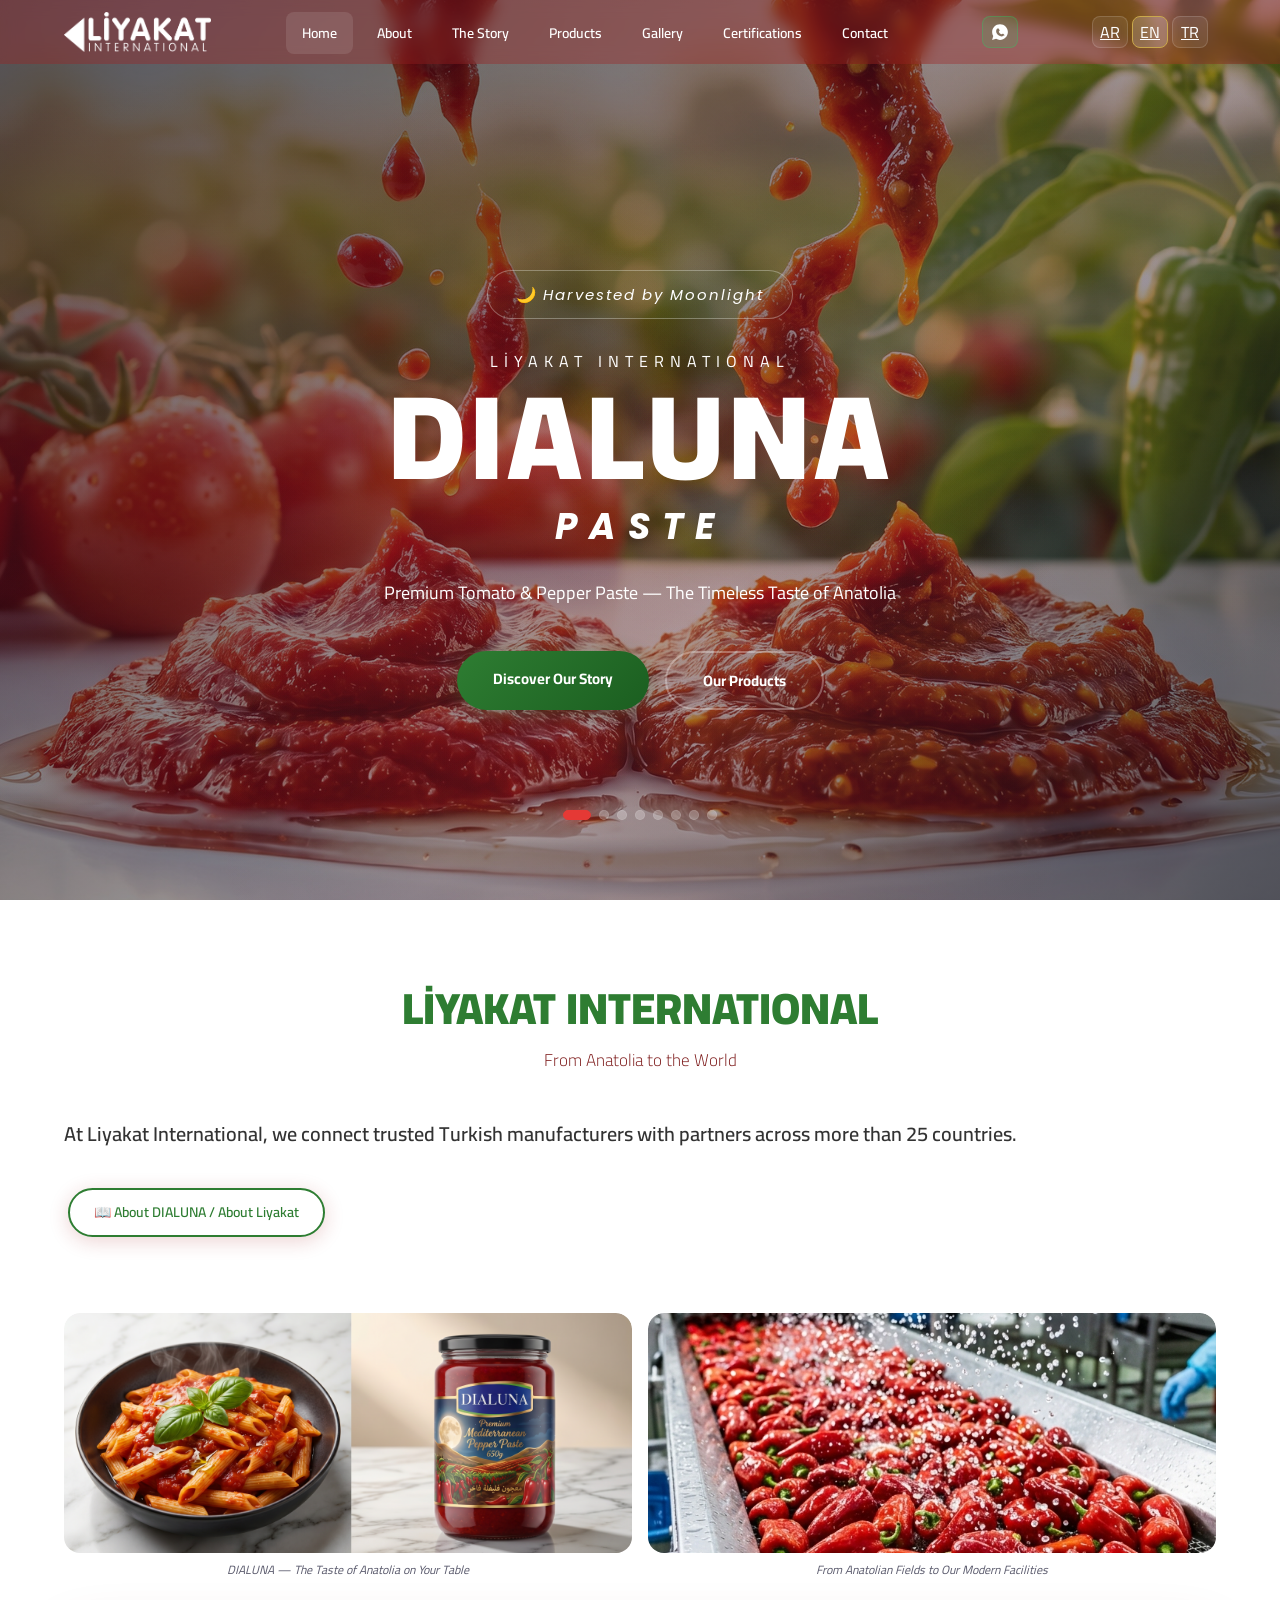
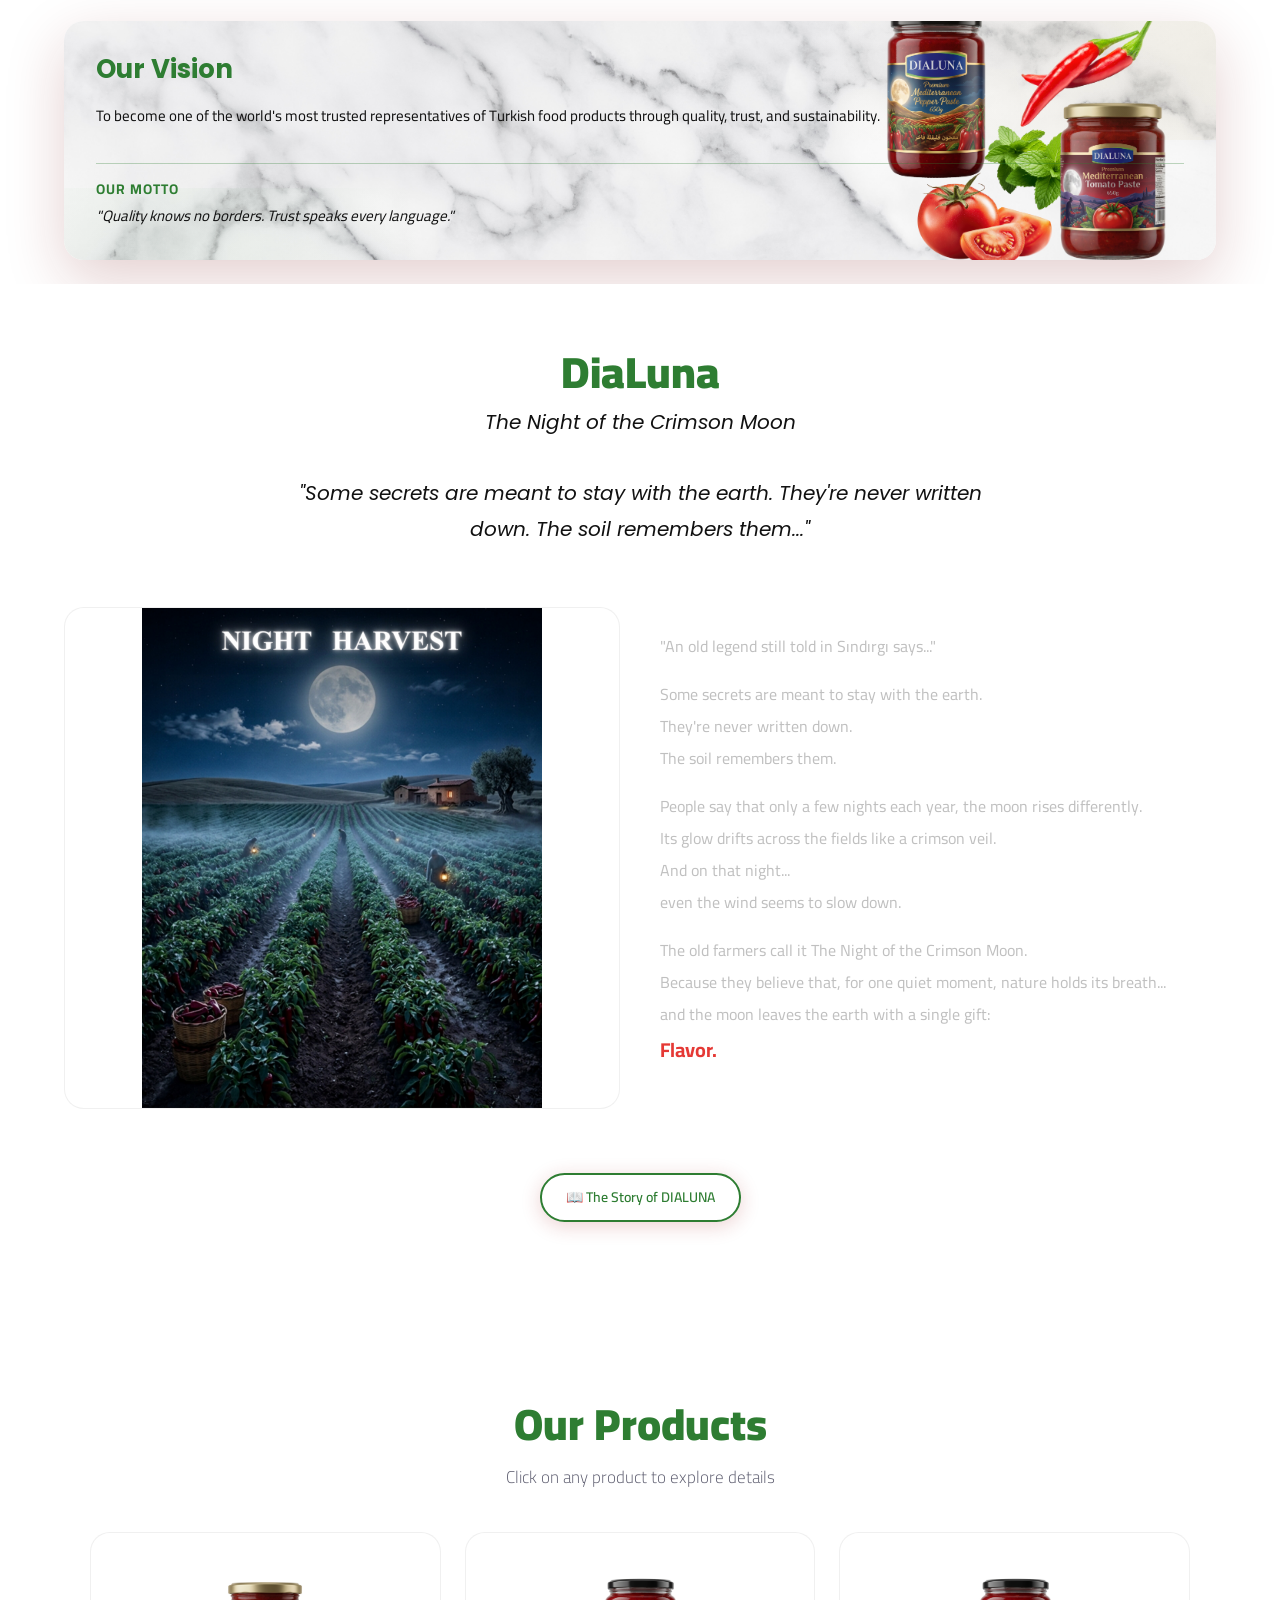
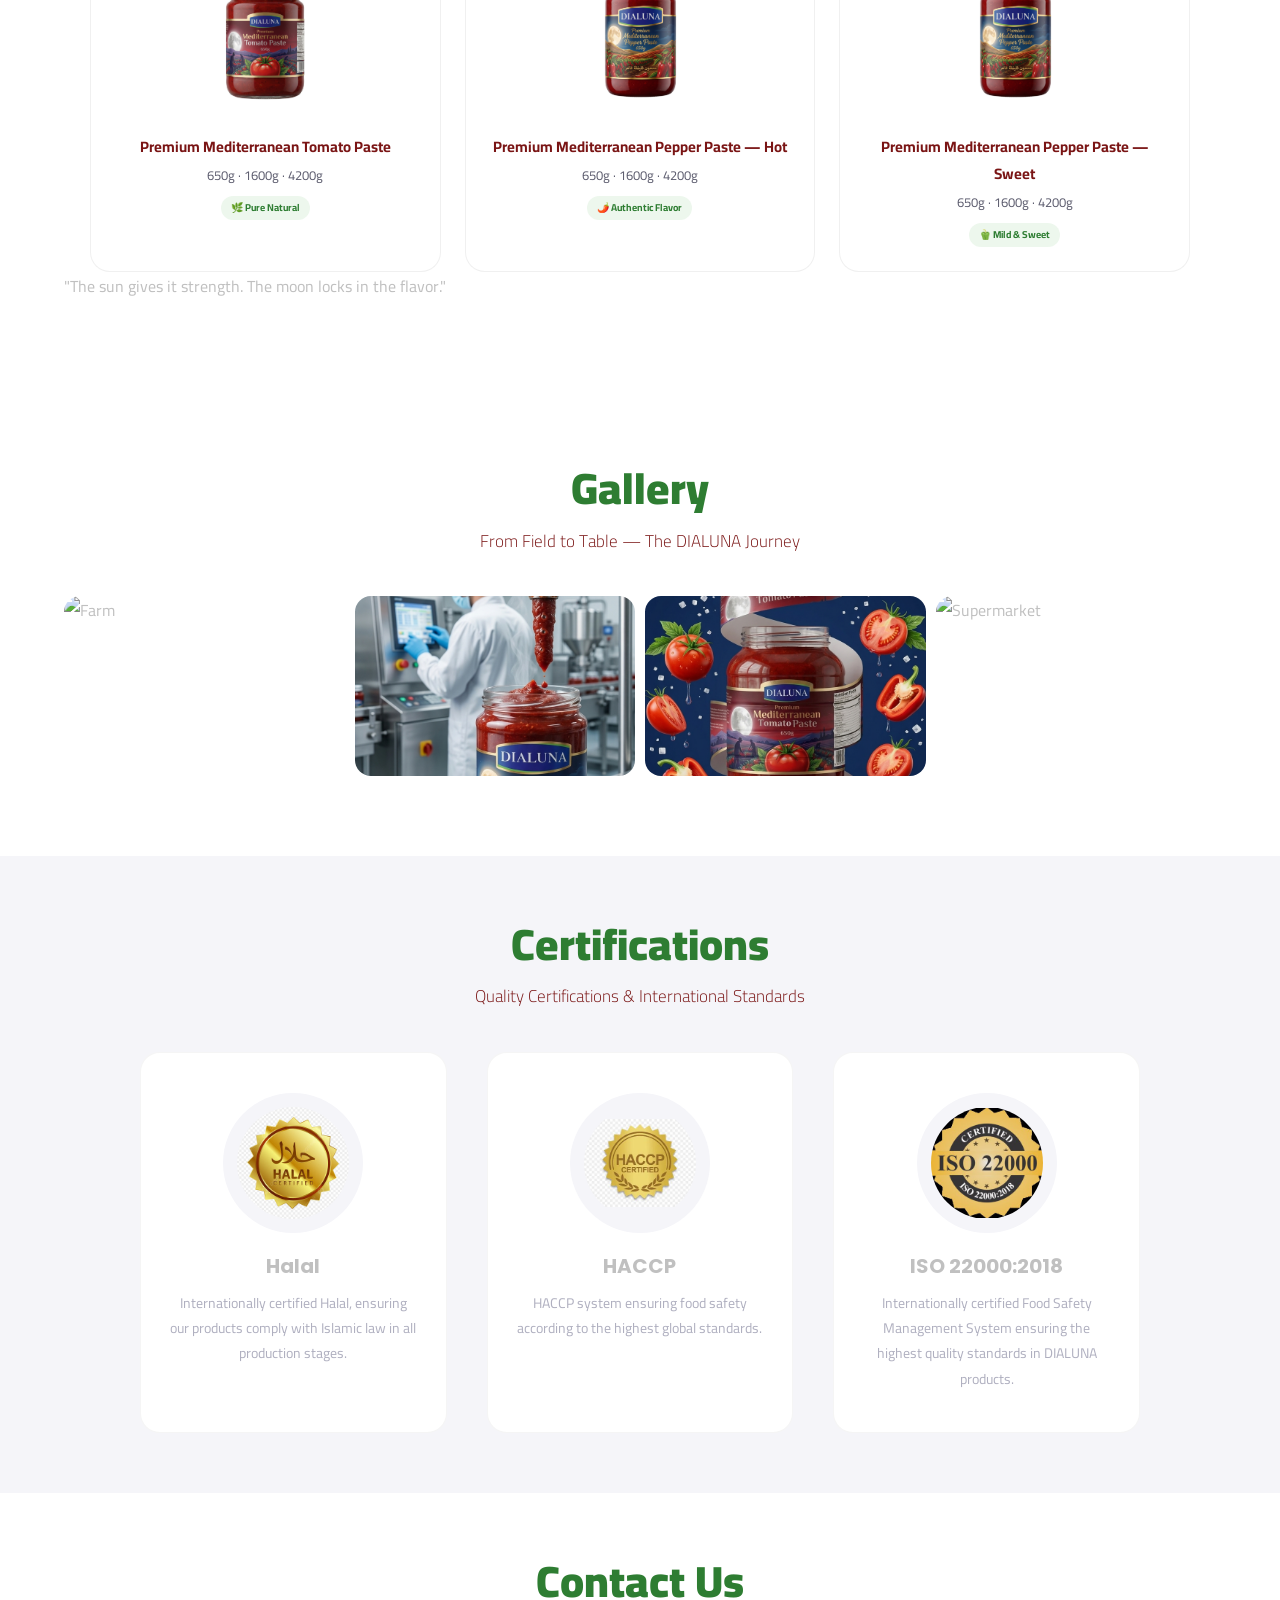
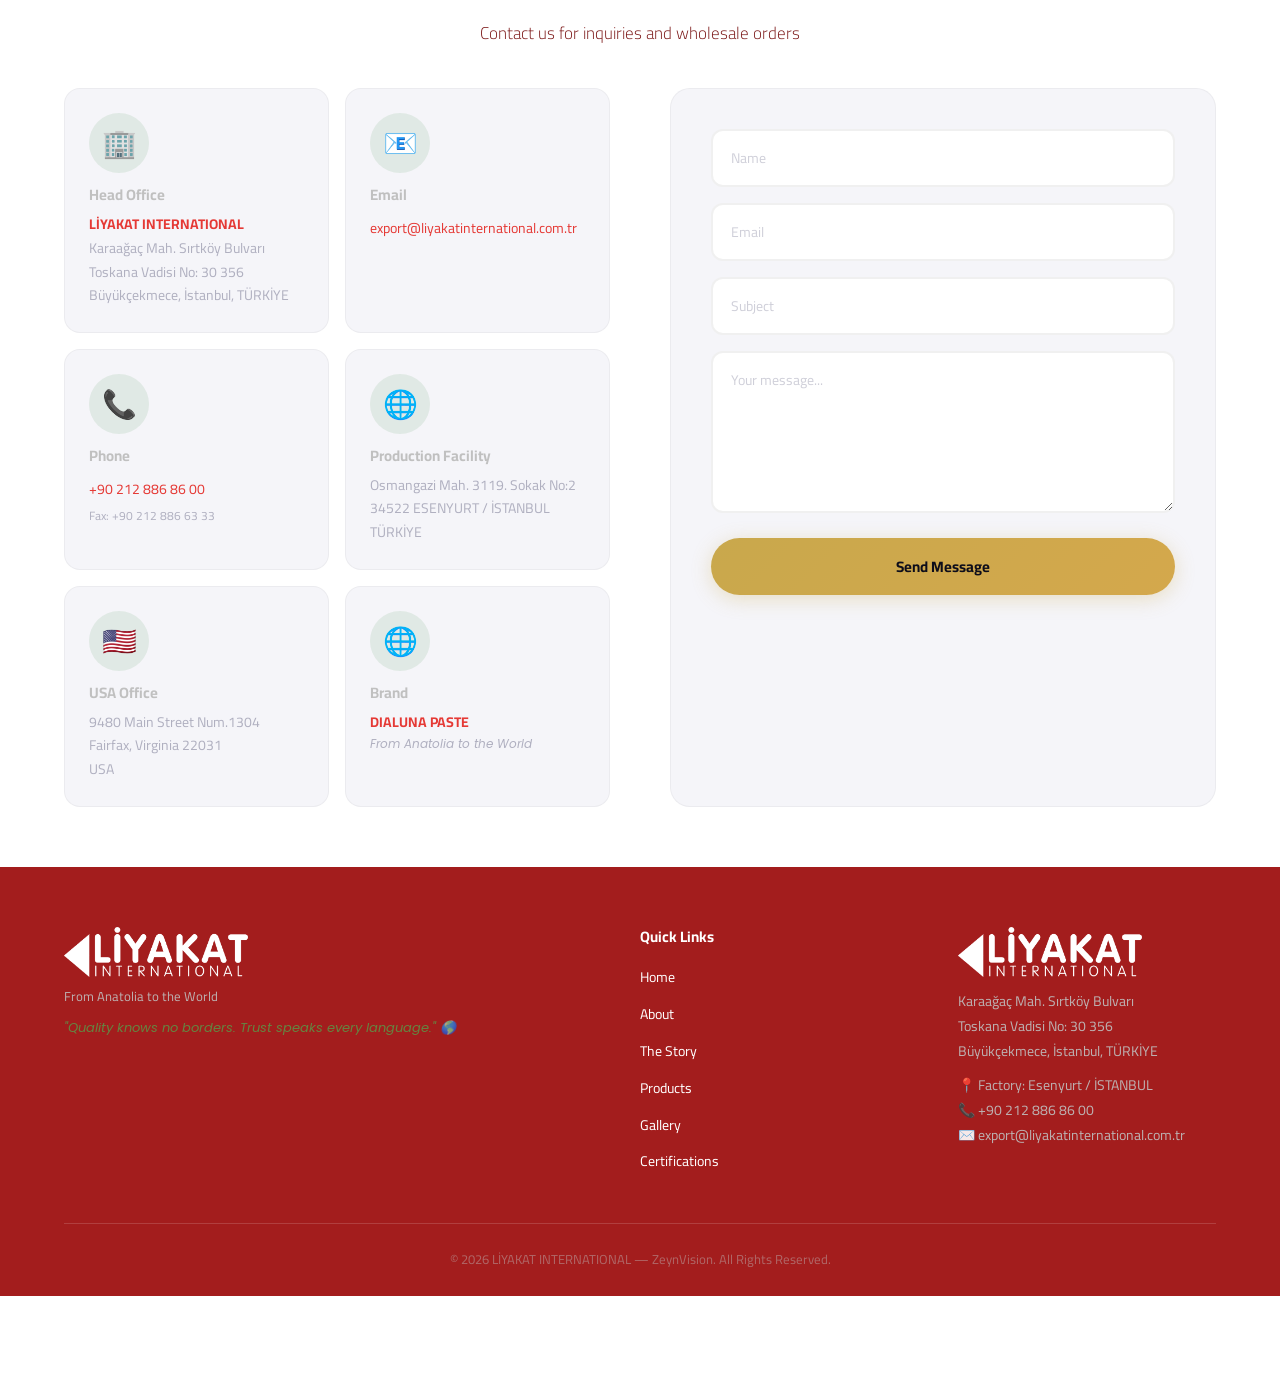
==== commit fde66b45: "Remove white space below footer" ====
--- a/index.html
+++ b/index.html
@@ -171,7 +171,7 @@
         <div class="popup-box">
           <a href="#close-bottom" class="popup-close">&#10006;</a>
           <div style="text-align:center;margin-bottom:24px;">
-            <div style="display:flex;gap:16px;justify-content:center;flex-wrap:wrap;margin-bottom:16px;">
+            <div style="display:flex;gap:16px;justify-content:center;flex-wrap:nowrap;margin-bottom:16px;">
               <img src="images/products/tomato-650g-mk.jpg" alt="650g" style="height:220px;width:auto;border-radius:12px;box-shadow:0 4px 15px rgba(0,0,0,.08);">
               <img src="images/products/tomato-1600g-mk.jpg" alt="1600g" style="height:220px;width:auto;border-radius:12px;box-shadow:0 4px 15px rgba(0,0,0,.08);">
               <img src="images/products/tomato-4200g-mk.jpg" alt="4200g" style="height:220px;width:auto;border-radius:12px;box-shadow:0 4px 15px rgba(0,0,0,.08);">
@@ -207,7 +207,7 @@
         <div class="popup-box">
           <a href="#close-bottom" class="popup-close">&#10006;</a>
           <div style="text-align:center;margin-bottom:24px;">
-            <div style="display:flex;gap:16px;justify-content:center;flex-wrap:wrap;margin-bottom:16px;">
+            <div style="display:flex;gap:16px;justify-content:center;flex-wrap:nowrap;margin-bottom:16px;">
               <img src="images/products/pepper-650g-mk.jpg" alt="650g" style="height:220px;width:auto;border-radius:12px;box-shadow:0 4px 15px rgba(0,0,0,.08);">
               <img src="images/products/pepper-1600g-mk.jpg" alt="1600g" style="height:220px;width:auto;border-radius:12px;box-shadow:0 4px 15px rgba(0,0,0,.08);">
               <img src="images/products/pepper-4200g-mk.jpg" alt="4200g" style="height:220px;width:auto;border-radius:12px;box-shadow:0 4px 15px rgba(0,0,0,.08);">
@@ -243,7 +243,7 @@
         <div class="popup-box">
           <a href="#close-bottom" class="popup-close">&#10006;</a>
           <div style="text-align:center;margin-bottom:24px;">
-            <div style="display:flex;gap:16px;justify-content:center;flex-wrap:wrap;margin-bottom:16px;">
+            <div style="display:flex;gap:16px;justify-content:center;flex-wrap:nowrap;margin-bottom:16px;">
               <img src="images/products/pepper-650g-mk.jpg" alt="650g" style="height:220px;width:auto;border-radius:12px;box-shadow:0 4px 15px rgba(0,0,0,.08);">
               <img src="images/products/pepper-1600g-mk.jpg" alt="1600g" style="height:220px;width:auto;border-radius:12px;box-shadow:0 4px 15px rgba(0,0,0,.08);">
               <img src="images/products/pepper-4200g-mk.jpg" alt="4200g" style="height:220px;width:auto;border-radius:12px;box-shadow:0 4px 15px rgba(0,0,0,.08);">
@@ -667,12 +667,6 @@
       </div>
     </div>
   </footer>
-
-  
-  
-
-
-</div>
-<div id="close-bottom" style="position:absolute;bottom:0;"></div>
+<div id="close-bottom" style="position:absolute;bottom:0;left:0;width:1px;height:1px;opacity:0;pointer-events:none;"></div>
 </body>
 </html>
--- a/style.css
+++ b/style.css
@@ -192,7 +192,7 @@
 
 .nav-link {
   text-decoration: none;
-  color: rgba(192,192,192,0.8);
+  color: #FFFFFF;
   font-size: 14px;
   font-weight: 600;
   padding: 8px 16px;
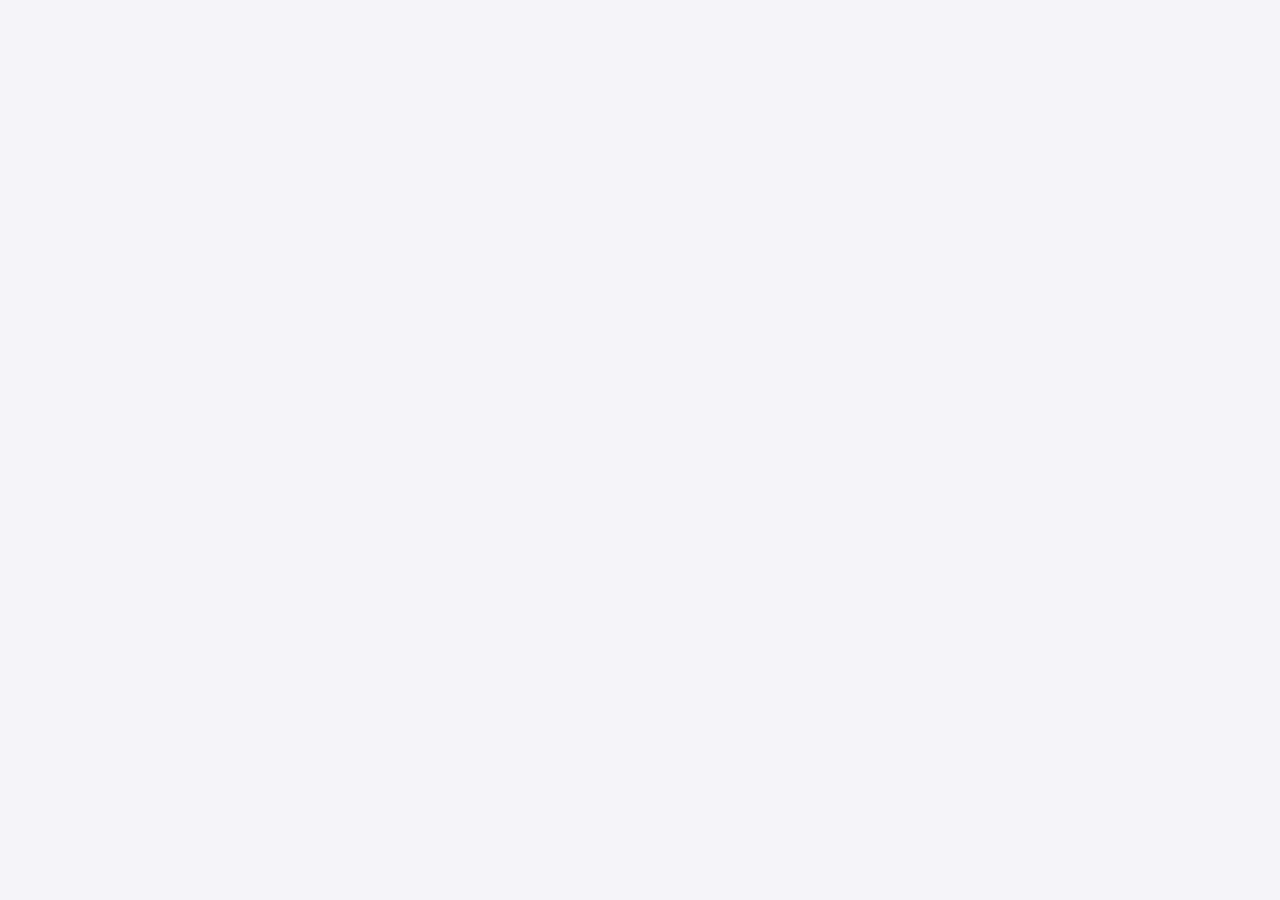
==== commit 93de2b8e: "Replace English story popup with full text" ====
--- a/index.html
+++ b/index.html
@@ -82,7 +82,7 @@
 
   <div id="about-popup" class="popup-overlay">
         <div class="popup-box">
-          <a href="#close-bottom" class="popup-close">&#10006;</a>
+          <a href="#footer-bottom" class="popup-close">&#10006;</a>
           <div class="popup-content">
             <h2 style="color:#A31D1D;margin-bottom:16px;">LİYAKAT INTERNATIONAL</h2>
             <p style="line-height:1.8;margin-bottom:12px;">Built on decades of export expertise, every shipment reflects our commitment to quality, reliability, and trust.<br><br>Through DIALUNA, we bring the authentic taste of Anatolia to the world, beginning with our signature night harvest.</p>
@@ -91,7 +91,7 @@
       </div>
 <div id="story-popup" class="popup-overlay">
         <div class="popup-box">
-          <a href="#close-bottom" class="popup-close">&#10006;</a>
+          <a href="#footer-bottom" class="popup-close">&#10006;</a>
           <div class="popup-content"><div class="story-timeline">
         <div class="story-chapter">
           <div class="chapter-marker"><span class="moon-icon">🌒</span></div>
@@ -113,6 +113,7 @@
 <em>"The moon hasn't sealed the tomatoes' secret just yet."</em></p>
           </div>
         </div>
+        <hr style="border:none;border-top:1px solid rgba(201,168,76,0.2);margin:20px 0;">
         <div class="story-chapter">
           <div class="chapter-marker"><span class="moon-icon">🌕</span></div>
           <div class="chapter-content">
@@ -130,46 +131,62 @@
 <em>"The sun gives it strength. The moon locks in the flavor."</em></p>
 <p>From that day on, the harvest no longer happened under the blazing sun.<br>
 It began in the cool of the night.</p>
-<p>The years passed.<br>
+          </div>
+        </div>
+        <hr style="border:none;border-top:1px solid rgba(201,168,76,0.2);margin:20px 0;">
+        <div class="story-chapter">
+          <div class="chapter-marker"><span class="moon-icon">✨</span></div>
+          <div class="chapter-content">
+            <h3>Legacy</h3>
+            <p>The years passed.<br>
 Kingdoms rose.<br>
 Kingdoms fell.<br>
 Generations came and went.<br>
 But in Sındırgı, those words were never forgotten.</p>
-          </div>
-        </div>
-        <div class="story-chapter">
-          <div class="chapter-marker"><span class="moon-icon">🌙</span></div>
-          <div class="chapter-content highlight">
-            <h3>DIALUNA Today</h3>
-            <p>Today, science can explain why that tradition works.<br>
+<p>Today, science can explain why that tradition works.<br>
 We simply know this:<br>
 Nature doesn't give its greatest gifts to those who rush.<br>
 It rewards those who know how to wait.<br>
-That wisdom has been passed down from one generation to the next.<br>
-Today, that legacy lives on as <strong>DiaLuna</strong>.<br>
+That wisdom has been passed down from one generation to the next.</p>
+<p>Today, that legacy lives on as <strong>DiaLuna</strong>.<br>
 We harvest our tomatoes in the cool of the night.<br>
 We produce them in small, limited batches.<br>
 Because real flavor...<br>
 isn't rushed.<br>
 It's earned through patience.</p>
-<p>They say...<br>
-On the nights of the full moon, some farmers pause before the harvest.<br>
+          </div>
+        </div>
+        <hr style="border:none;border-top:1px solid rgba(201,168,76,0.2);margin:20px 0;">
+        <div class="story-chapter">
+          <div class="chapter-marker"><span class="moon-icon">🌙</span></div>
+          <div class="chapter-content highlight">
+            <h3>They Say...</h3>
+            <p>On the nights of the full moon, some farmers pause before the harvest.<br>
 They don't pray.<br>
 They don't make a wish.<br>
 They simply wait.<br>
 Because they know...<br>
 The sun grows the fruit.<br>
 The moon preserves its flavor.</p>
-<p style="font-style:italic;color:#4CAF50;">Maybe the Night of the Crimson Moon is nothing more than a legend.<br>
-Or maybe it still lives on in the fields of Sındırgı.</p>
-          </div>
-        </div>
-      </div></div>
-        </div>
-      </div>
-<div id="prod-tomato" class="popup-overlay">
+<p>Maybe the Night of the Crimson Moon is nothing more than a legend.<br>
+Or maybe it still lives on in the fields of Sındırgı.<br>
+No one really knows.</p>
+<p>But some legends...<br>
+never disappear.<br>
+Because the earth<br>
+still remembers…</p>
+          </div>
+        </div>
+        <hr style="border:none;border-top:1px solid rgba(201,168,76,0.2);margin:20px 0;">
+        <div class="story-chapter">
+          <div class="chapter-marker"><span class="moon-icon">🌙</span></div>
+          <div class="chapter-content highlight">
+            <p style="text-align:center;font-size:18px;color:#C9A84C;font-weight:700;font-style:italic;">DIALUNA<br>Harvested at Night. Remembered Forever…</p>
+          </div>
+        </div>
+      </div><div id="prod-tomato" class="popup-overlay">
         <div class="popup-box">
-          <a href="#close-bottom" class="popup-close">&#10006;</a>
+          <a href="#footer-bottom" class="popup-close">&#10006;</a>
           <div style="text-align:center;margin-bottom:24px;">
             <div style="display:flex;gap:16px;justify-content:center;flex-wrap:nowrap;margin-bottom:16px;">
               <img src="images/products/tomato-650g-mk.jpg" alt="650g" style="height:220px;width:auto;border-radius:12px;box-shadow:0 4px 15px rgba(0,0,0,.08);">
@@ -205,7 +222,7 @@
       </div>
 <div id="prod-hot" class="popup-overlay">
         <div class="popup-box">
-          <a href="#close-bottom" class="popup-close">&#10006;</a>
+          <a href="#footer-bottom" class="popup-close">&#10006;</a>
           <div style="text-align:center;margin-bottom:24px;">
             <div style="display:flex;gap:16px;justify-content:center;flex-wrap:nowrap;margin-bottom:16px;">
               <img src="images/products/pepper-650g-mk.jpg" alt="650g" style="height:220px;width:auto;border-radius:12px;box-shadow:0 4px 15px rgba(0,0,0,.08);">
@@ -241,7 +258,7 @@
       </div>
 <div id="prod-sweet" class="popup-overlay">
         <div class="popup-box">
-          <a href="#close-bottom" class="popup-close">&#10006;</a>
+          <a href="#footer-bottom" class="popup-close">&#10006;</a>
           <div style="text-align:center;margin-bottom:24px;">
             <div style="display:flex;gap:16px;justify-content:center;flex-wrap:nowrap;margin-bottom:16px;">
               <img src="images/products/pepper-650g-mk.jpg" alt="650g" style="height:220px;width:auto;border-radius:12px;box-shadow:0 4px 15px rgba(0,0,0,.08);">
@@ -662,11 +679,10 @@
           <p style="margin-top:8px;">📍 Factory: Esenyurt / İSTANBUL<br>📞 +90 212 886 86 00<br>✉️ export@liyakatinternational.com.tr</p>
         </div>
       </div>
-      <div class="footer-bottom">
+      <div class="footer-bottom" id="footer-bottom">
         <p>&copy; 2026 LİYAKAT INTERNATIONAL — ZeynVision. All Rights Reserved.</p>
       </div>
     </div>
   </footer>
-<div id="close-bottom" style="position:absolute;bottom:0;left:0;width:1px;height:1px;opacity:0;pointer-events:none;"></div>
 </body>
 </html>
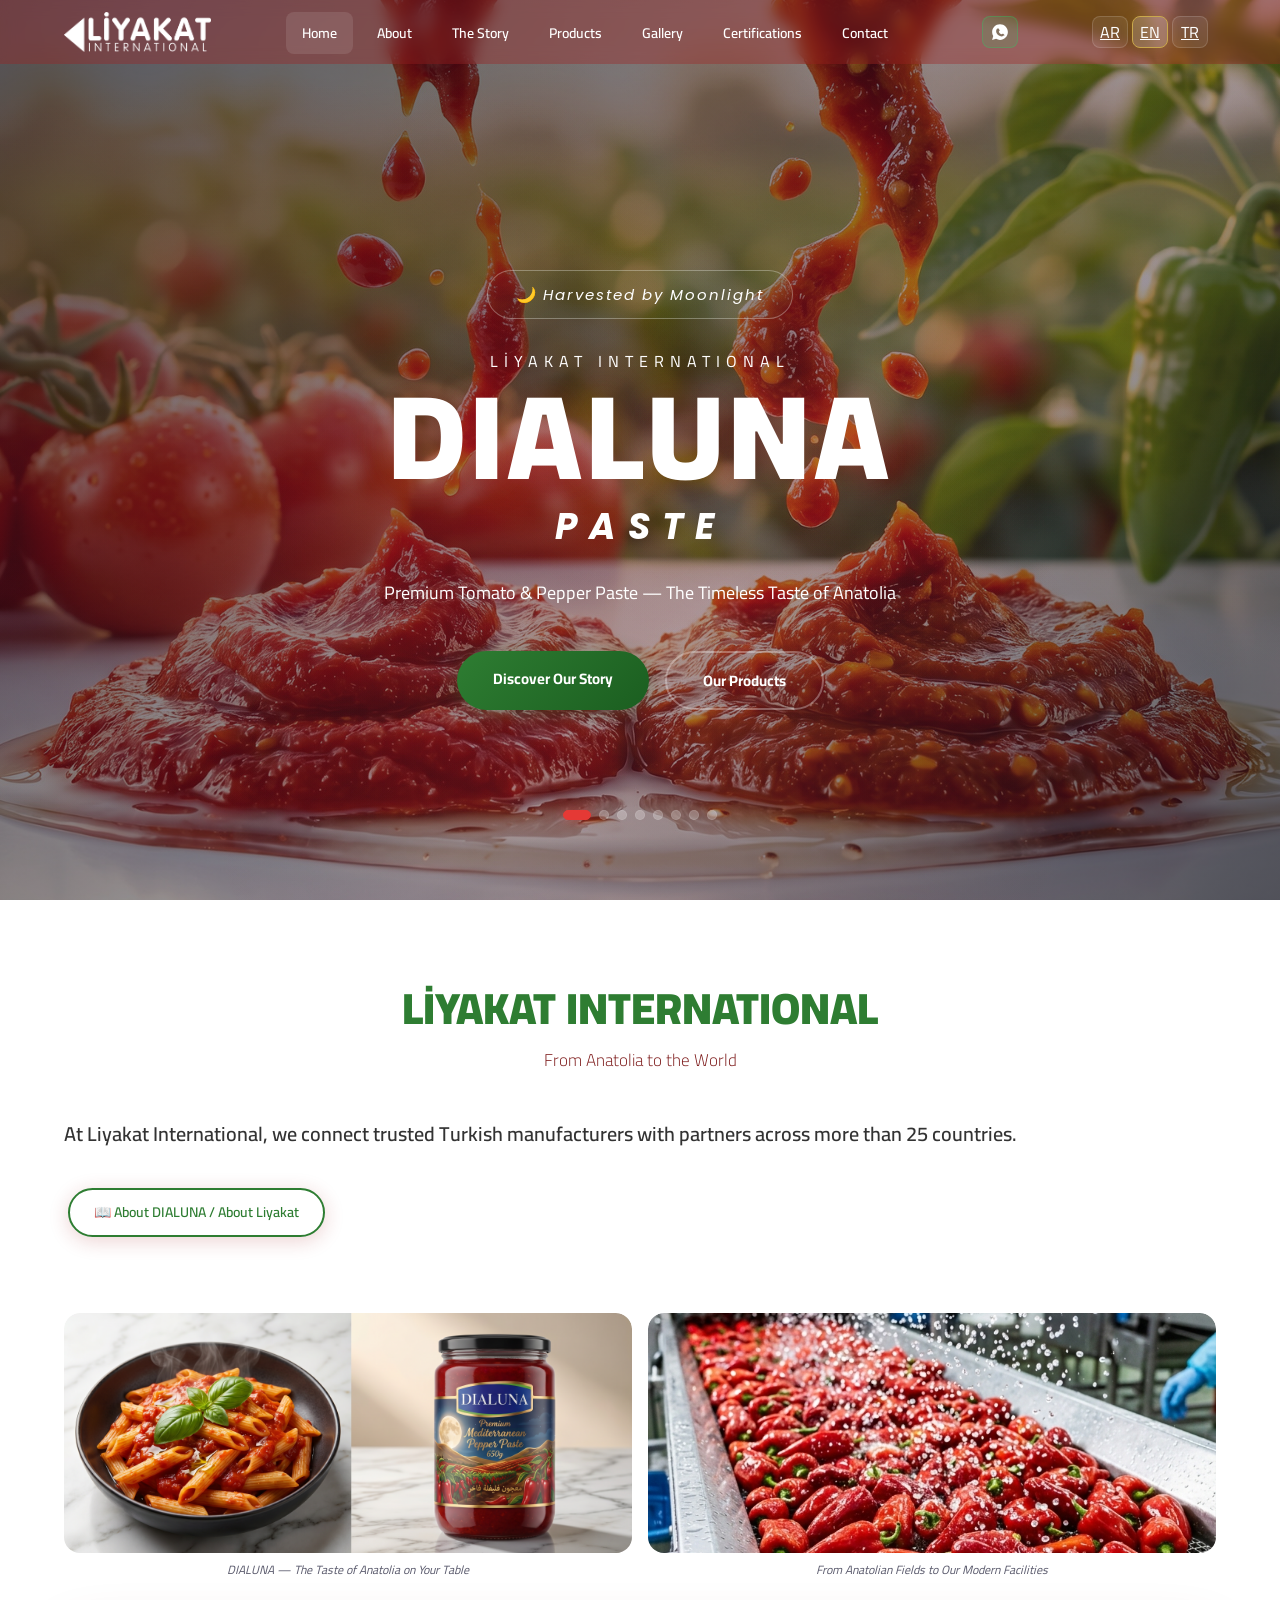
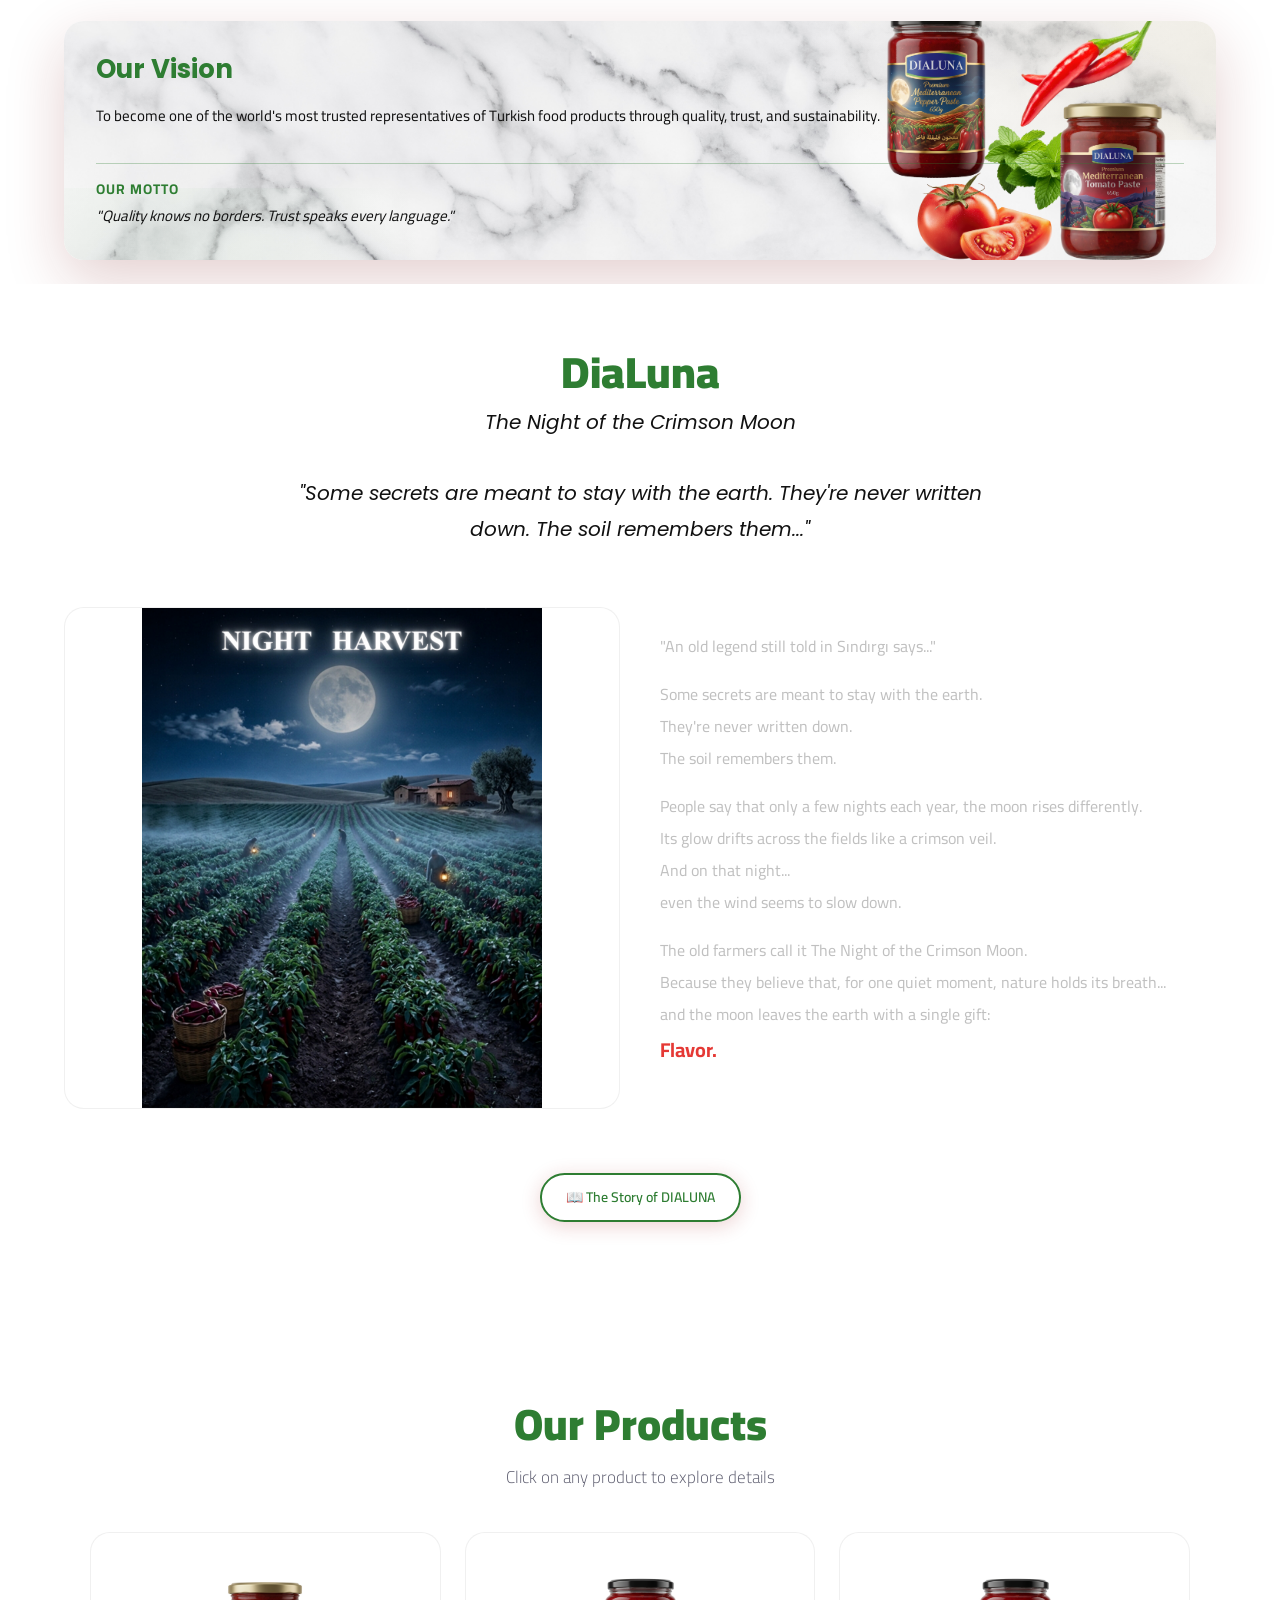
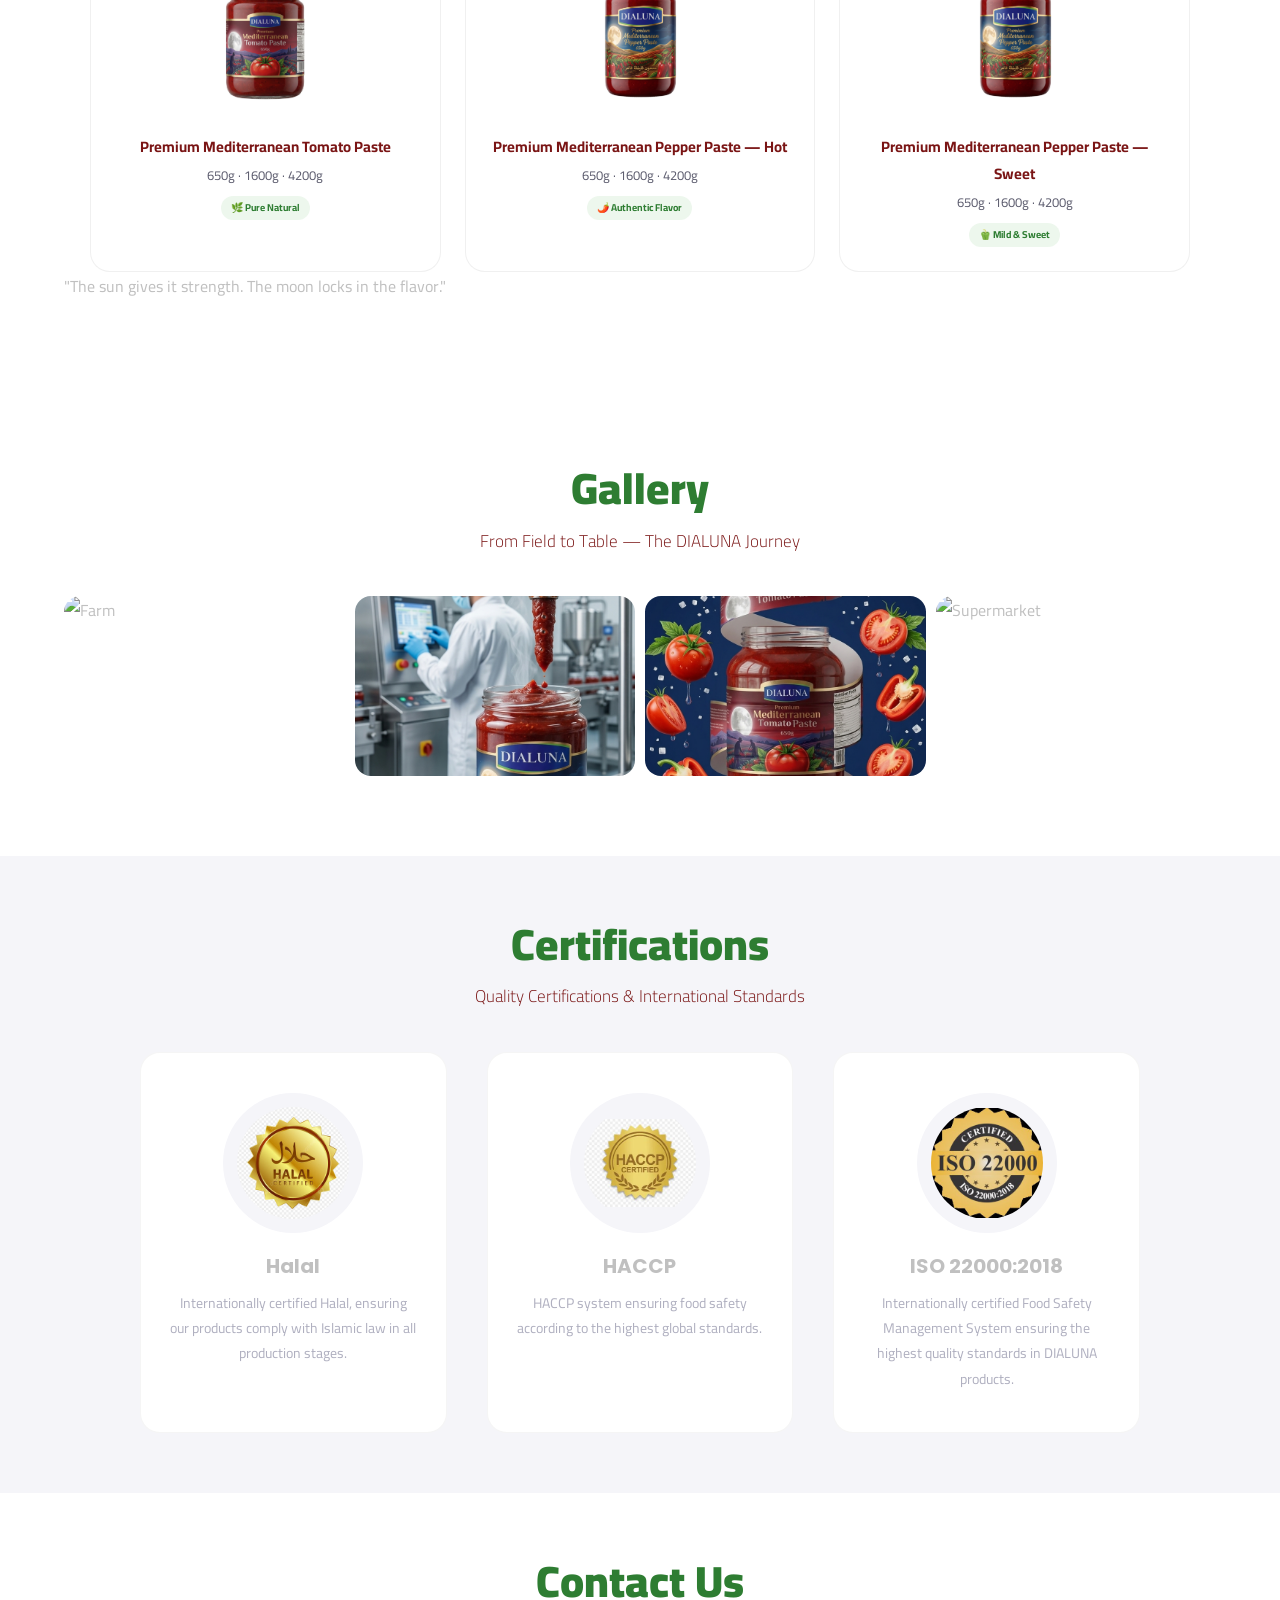
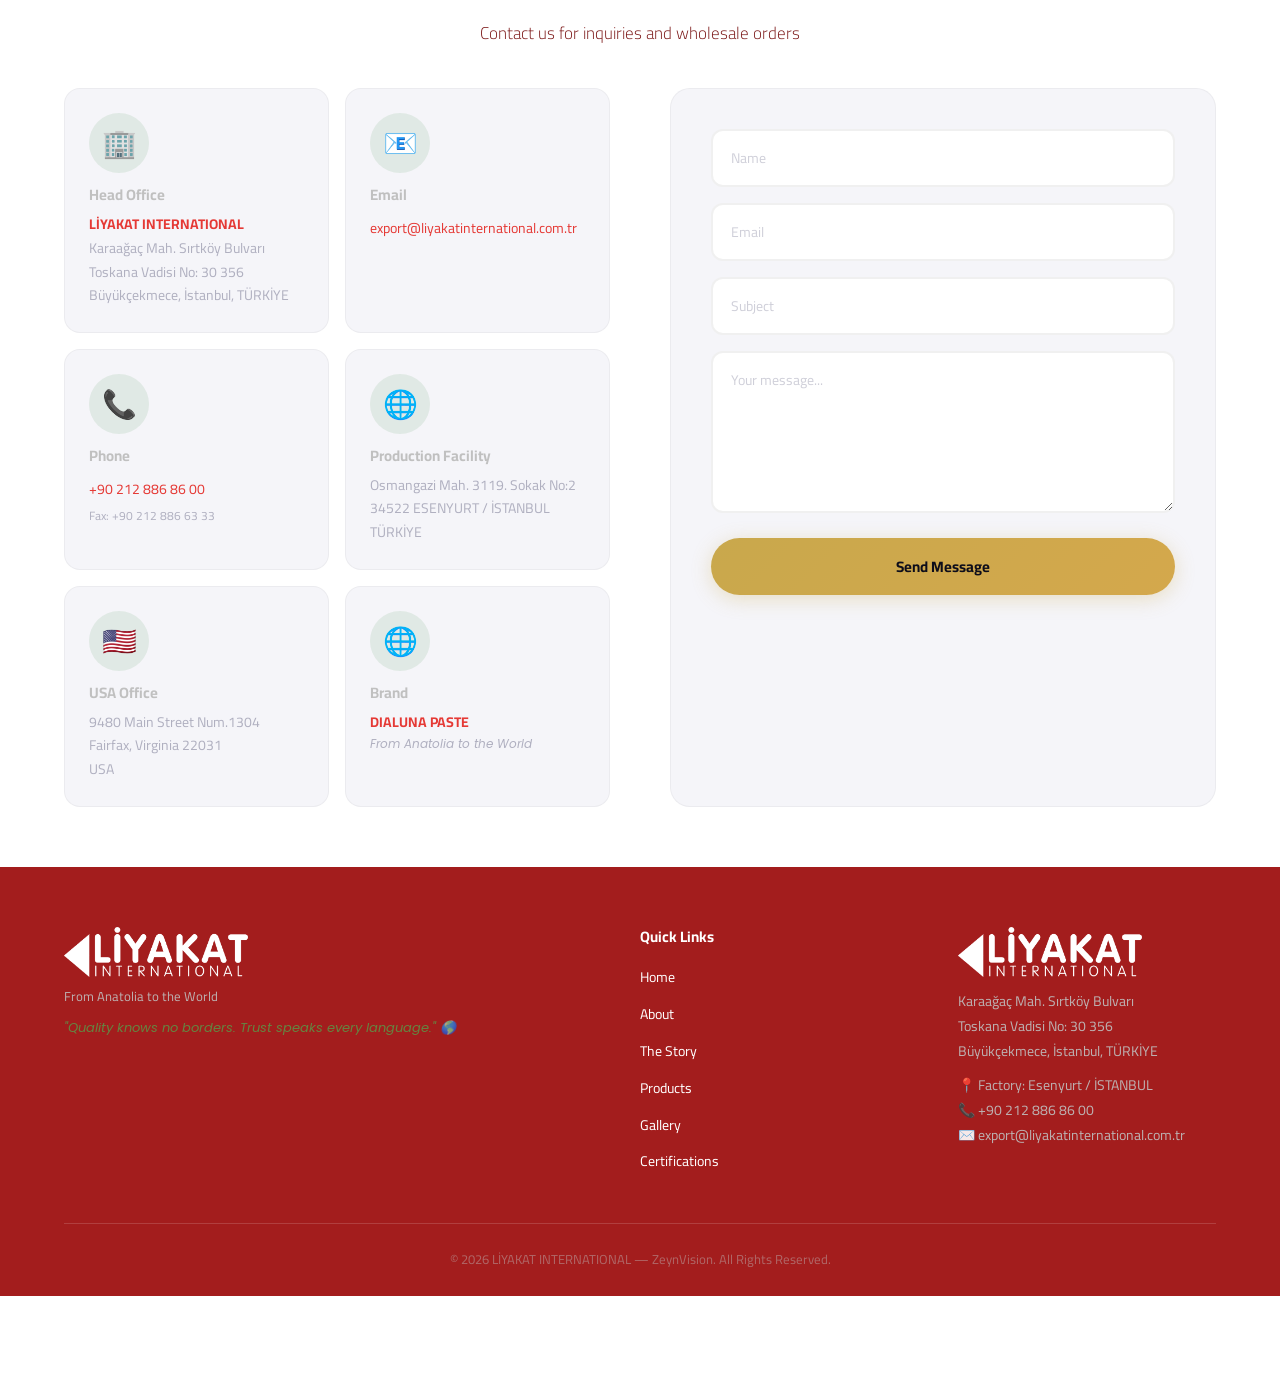
==== commit 4f00dbb7: "Fix story popup div balance" ====
--- a/index.html
+++ b/index.html
@@ -182,9 +182,11 @@
           <div class="chapter-marker"><span class="moon-icon">🌙</span></div>
           <div class="chapter-content highlight">
             <p style="text-align:center;font-size:18px;color:#C9A84C;font-weight:700;font-style:italic;">DIALUNA<br>Harvested at Night. Remembered Forever…</p>
-          </div>
-        </div>
-      </div><div id="prod-tomato" class="popup-overlay">
+          </div></div>
+        </div>
+      </div>
+    </div>
+  </div><div id="prod-tomato" class="popup-overlay">
         <div class="popup-box">
           <a href="#footer-bottom" class="popup-close">&#10006;</a>
           <div style="text-align:center;margin-bottom:24px;">
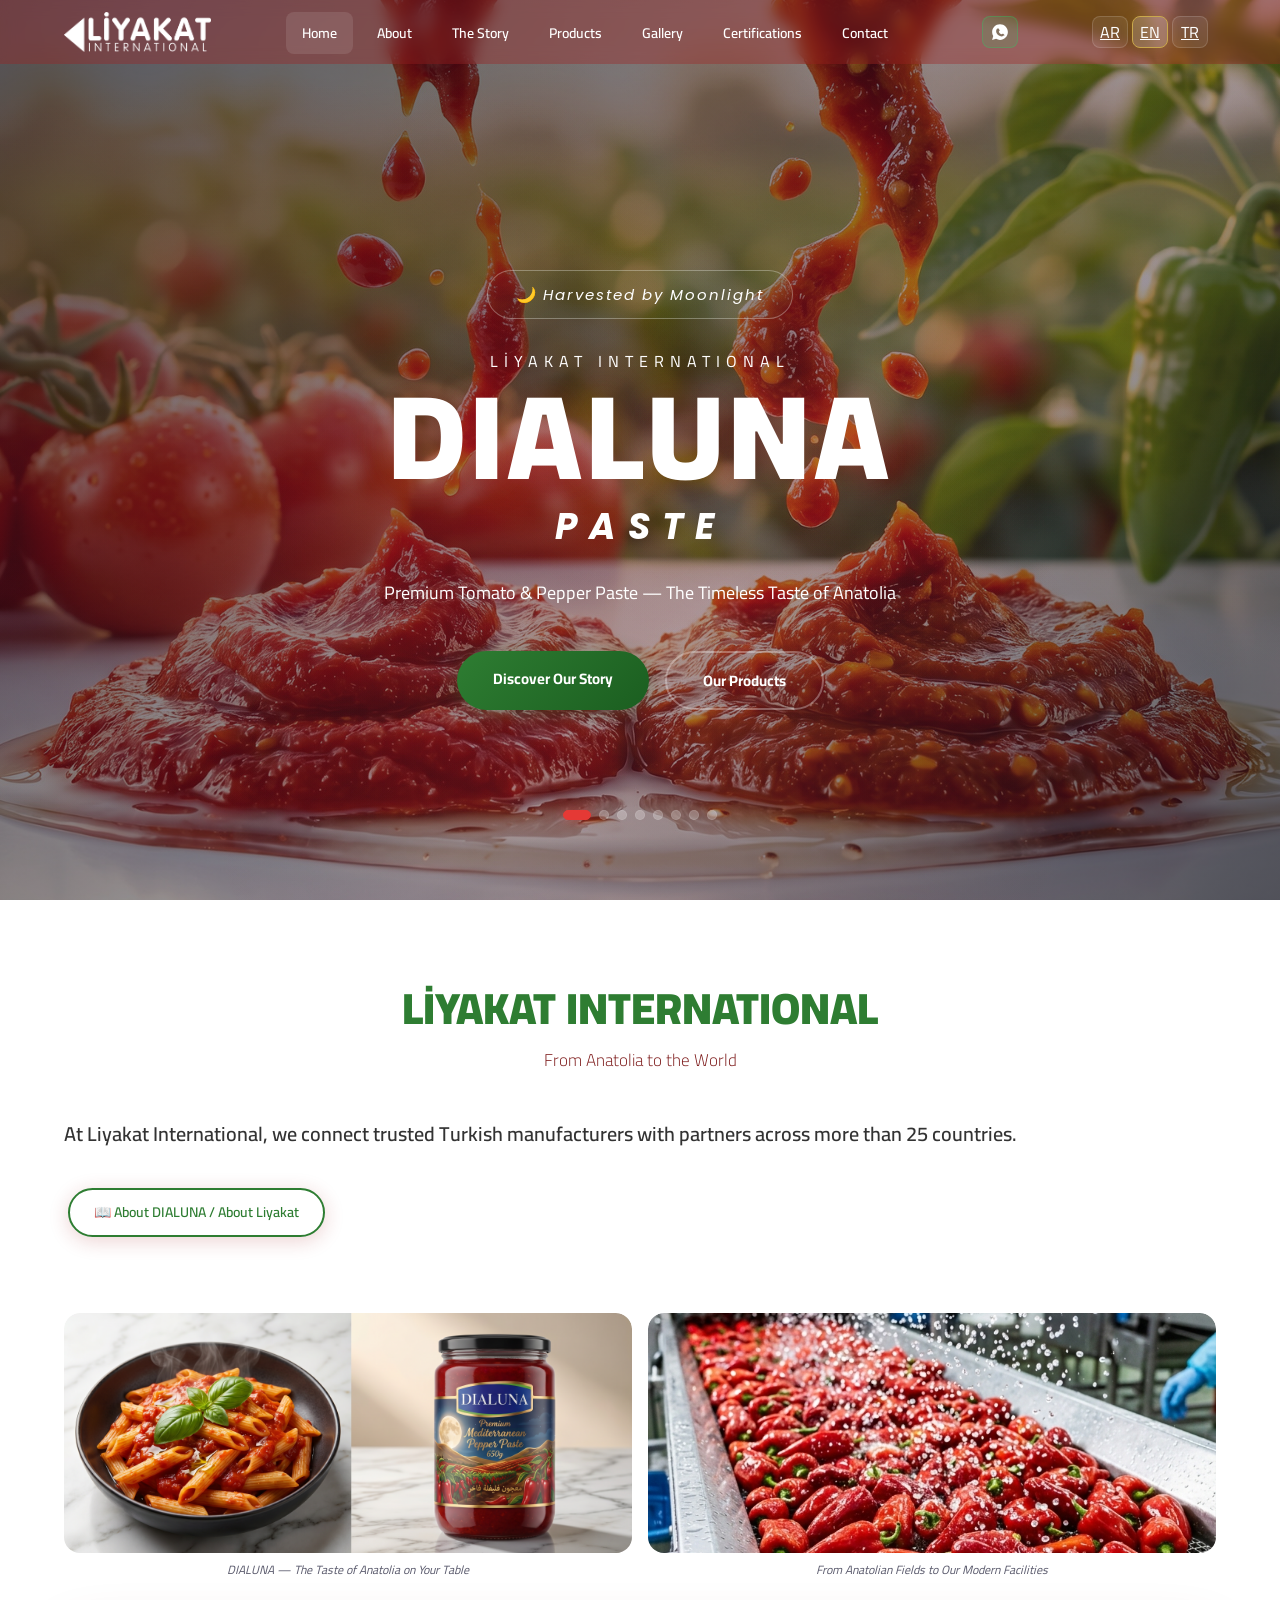
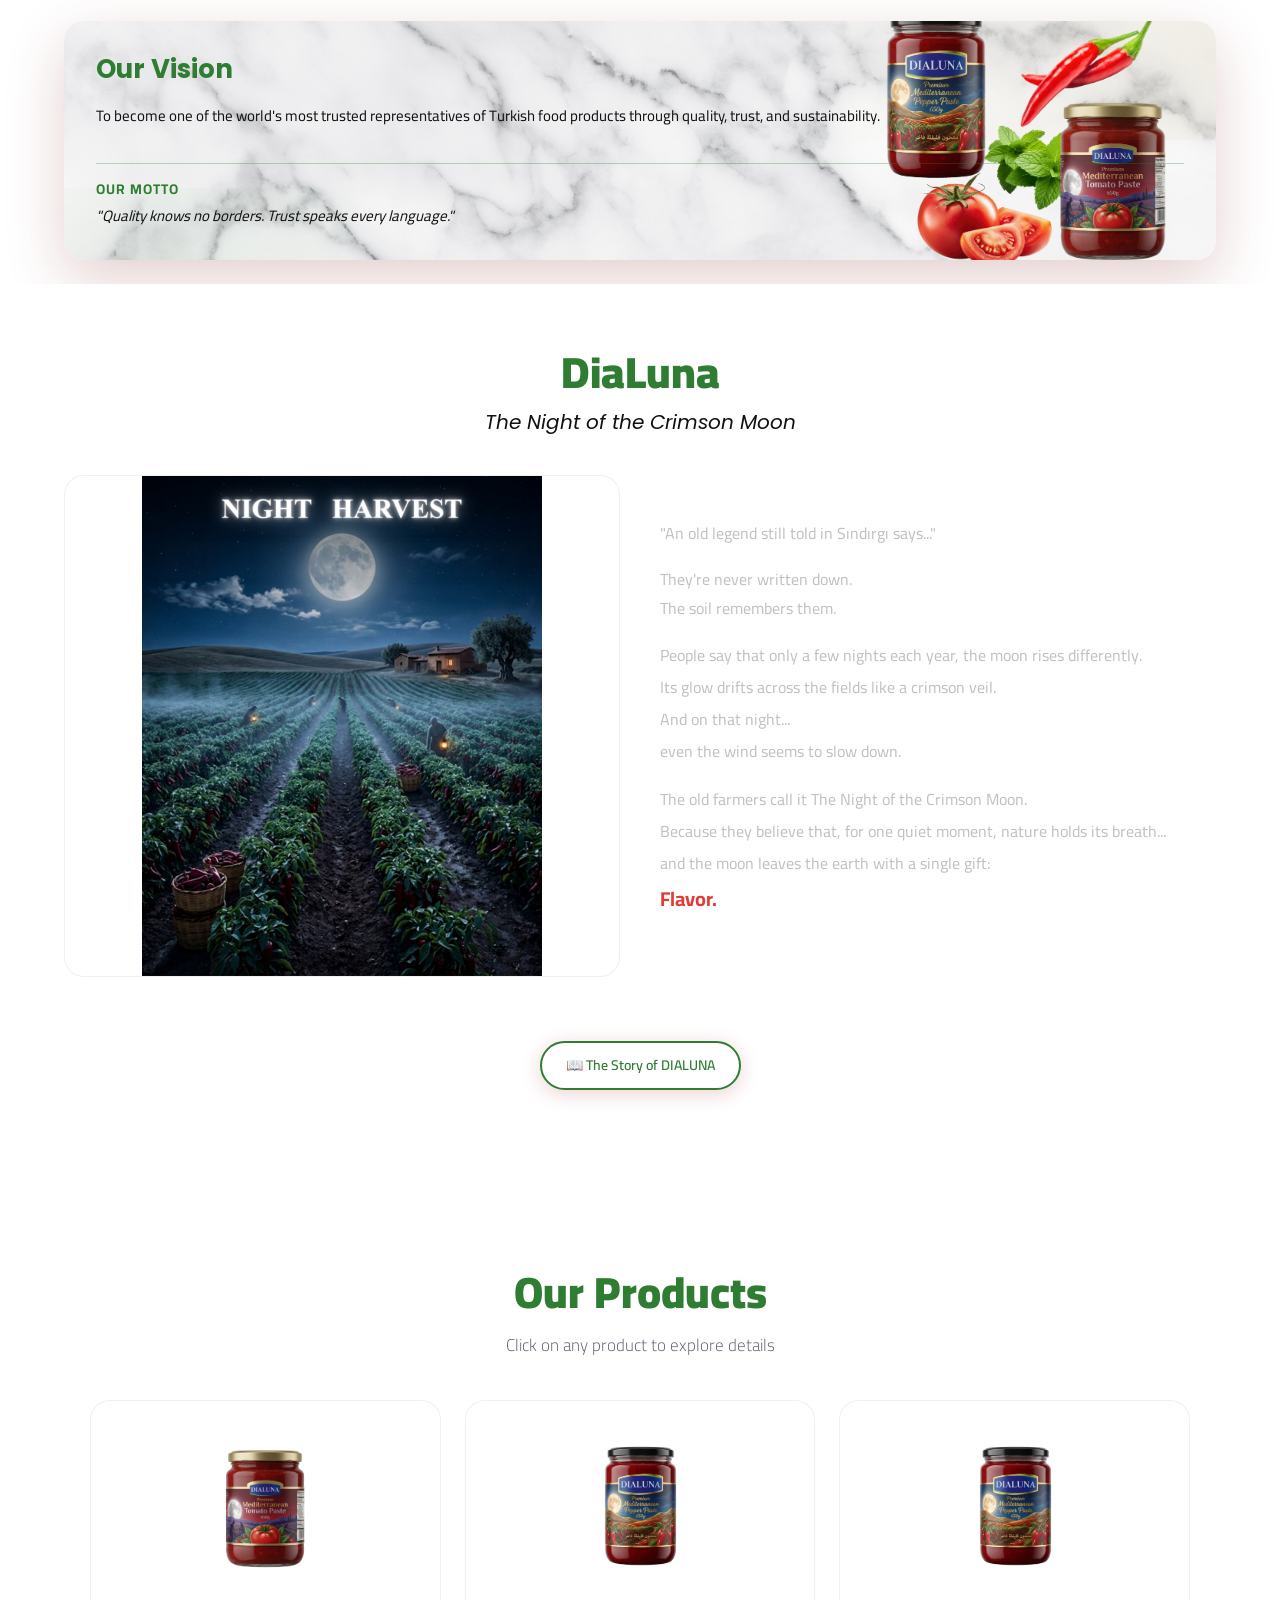
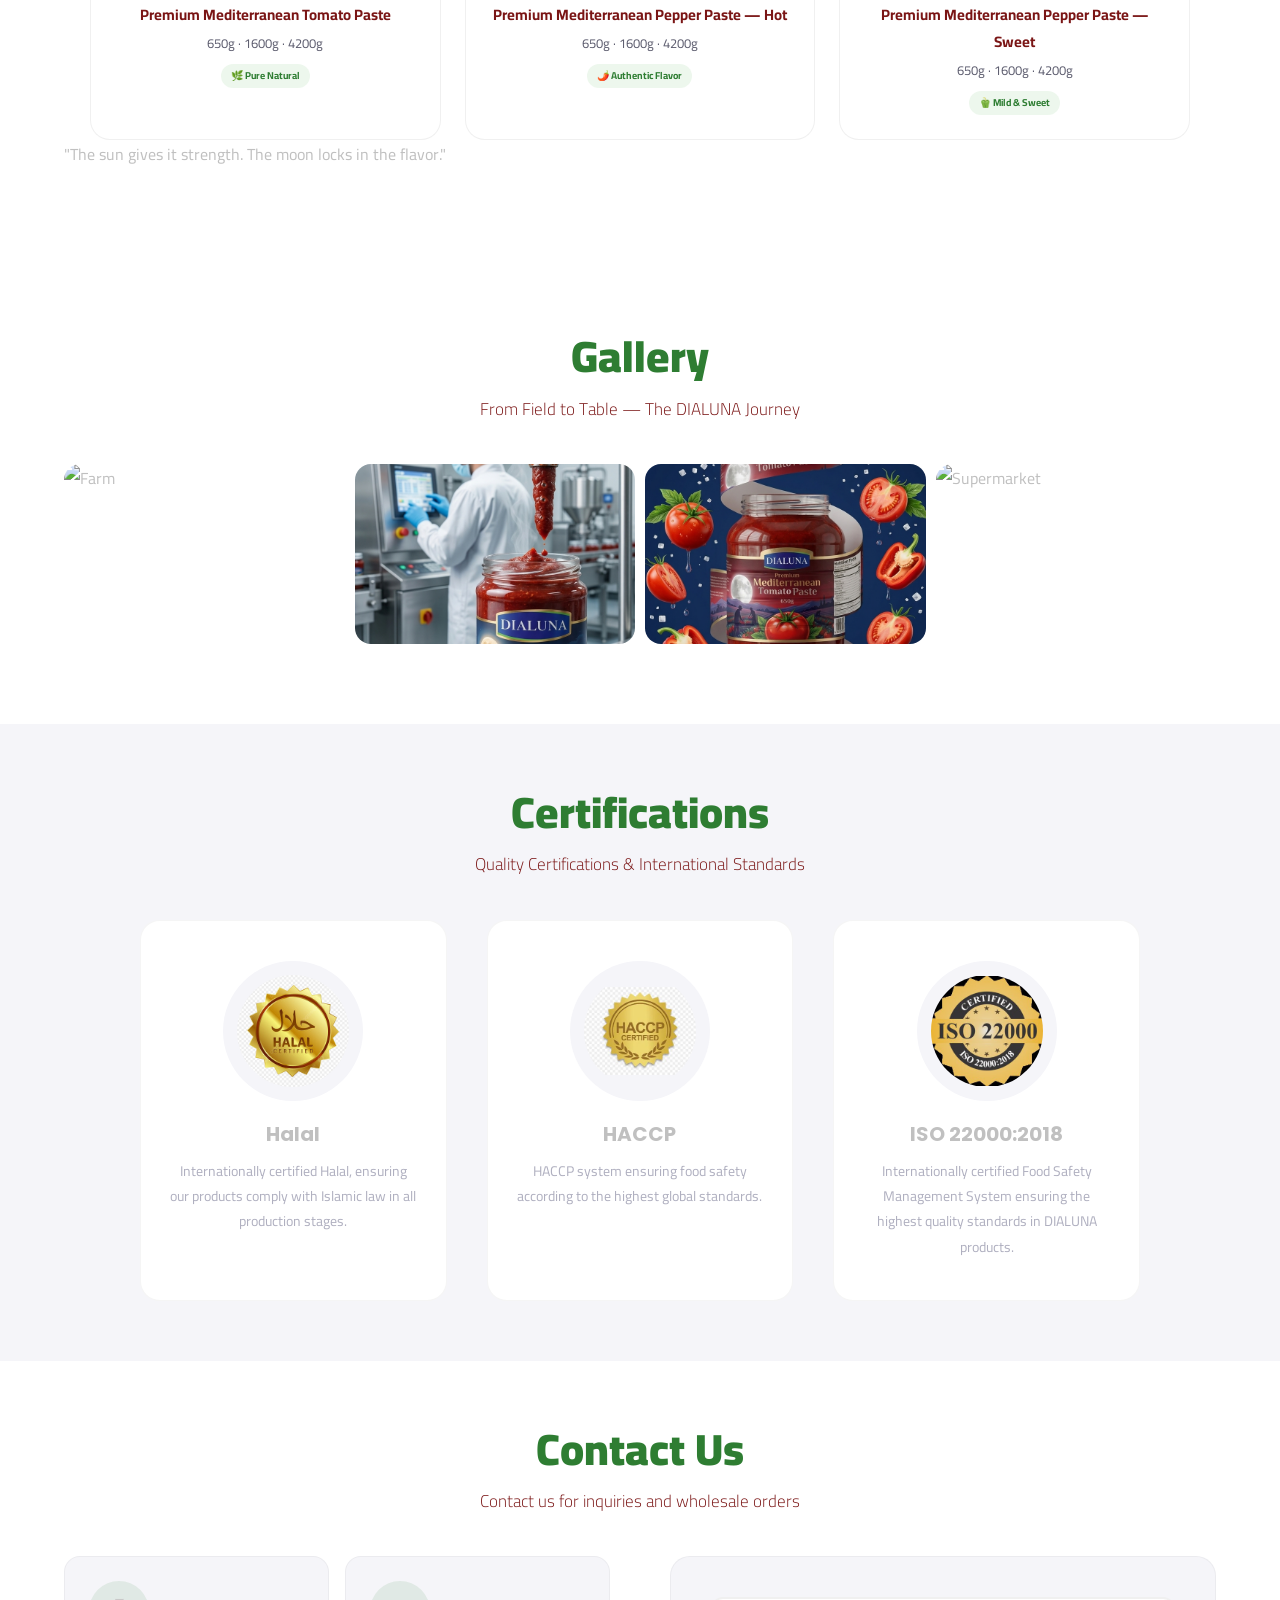
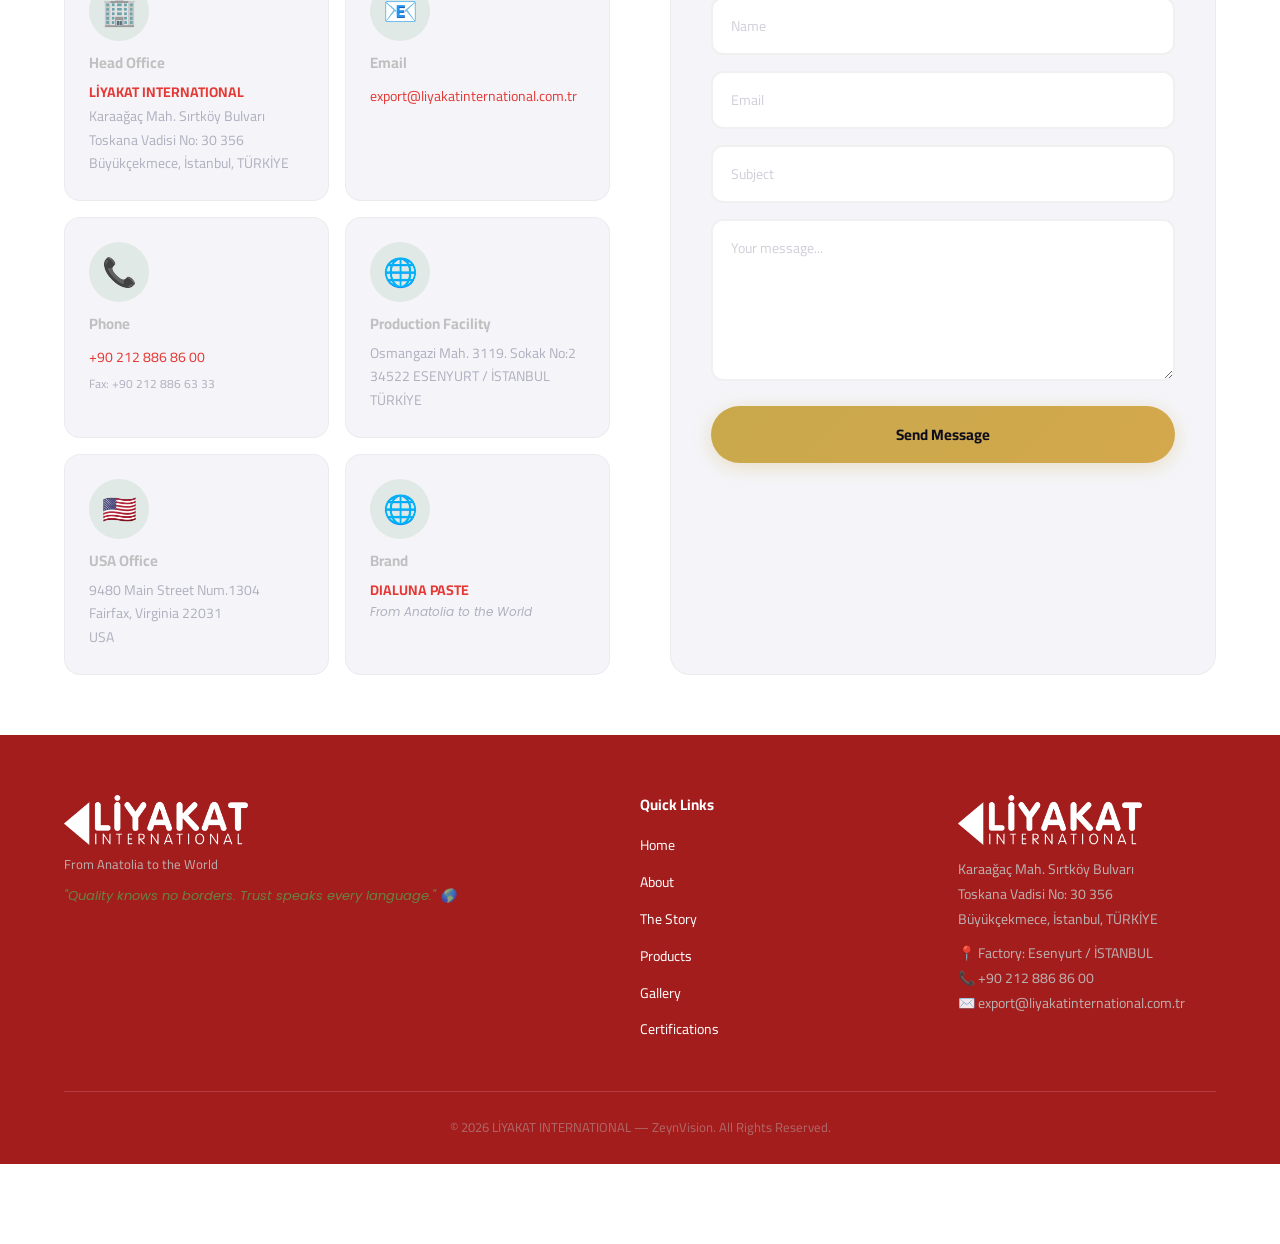
==== commit d0314578: "Remove story-legend from all languages" ====
--- a/index.html
+++ b/index.html
@@ -428,10 +428,6 @@
         <h3 class="section-subtitle-en" data-i18n="story-subtitle">The Night of the Crimson Moon</h3>
       </div>
 
-      <div class="story-intro">
-        <p class="story-legend" data-i18n="story-legend">"Some secrets are meant to stay with the earth. They're never written down. The soil remembers them..."</p>
-      </div>
-
       <div class="story-grid">
         <div class="story-image-wrapper">
           <img src="images/lifestyle/story-night-harvest.jpg" alt="DIALUNA - Moonlight Harvest" loading="lazy">
@@ -439,7 +435,7 @@
         <div class="story-text">
           
           <p>"An old legend still told in Sındırgı says..."</p>
-          <p>Some secrets are meant to stay with the earth.<br>
+          
 They're never written down.<br>
 The soil remembers them.</p>
           <p>People say that only a few nights each year, the moon rises differently.<br>
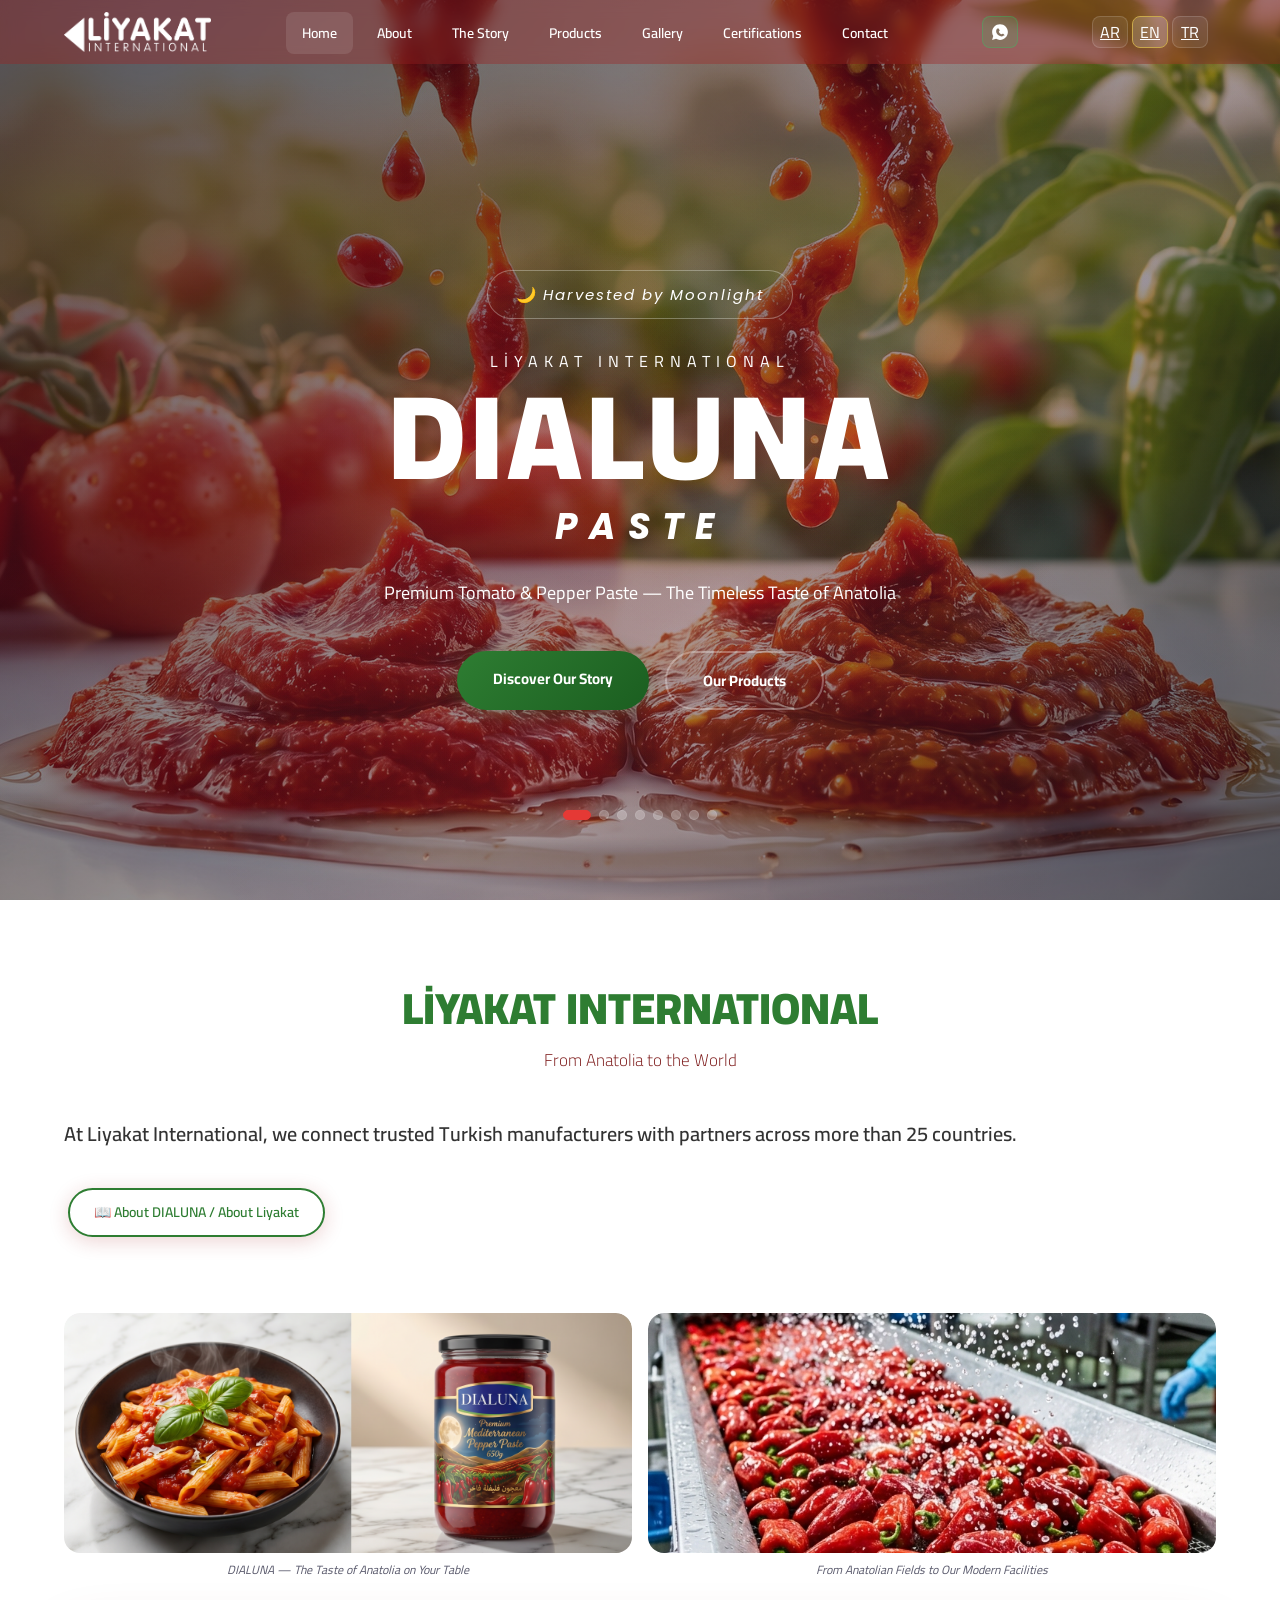
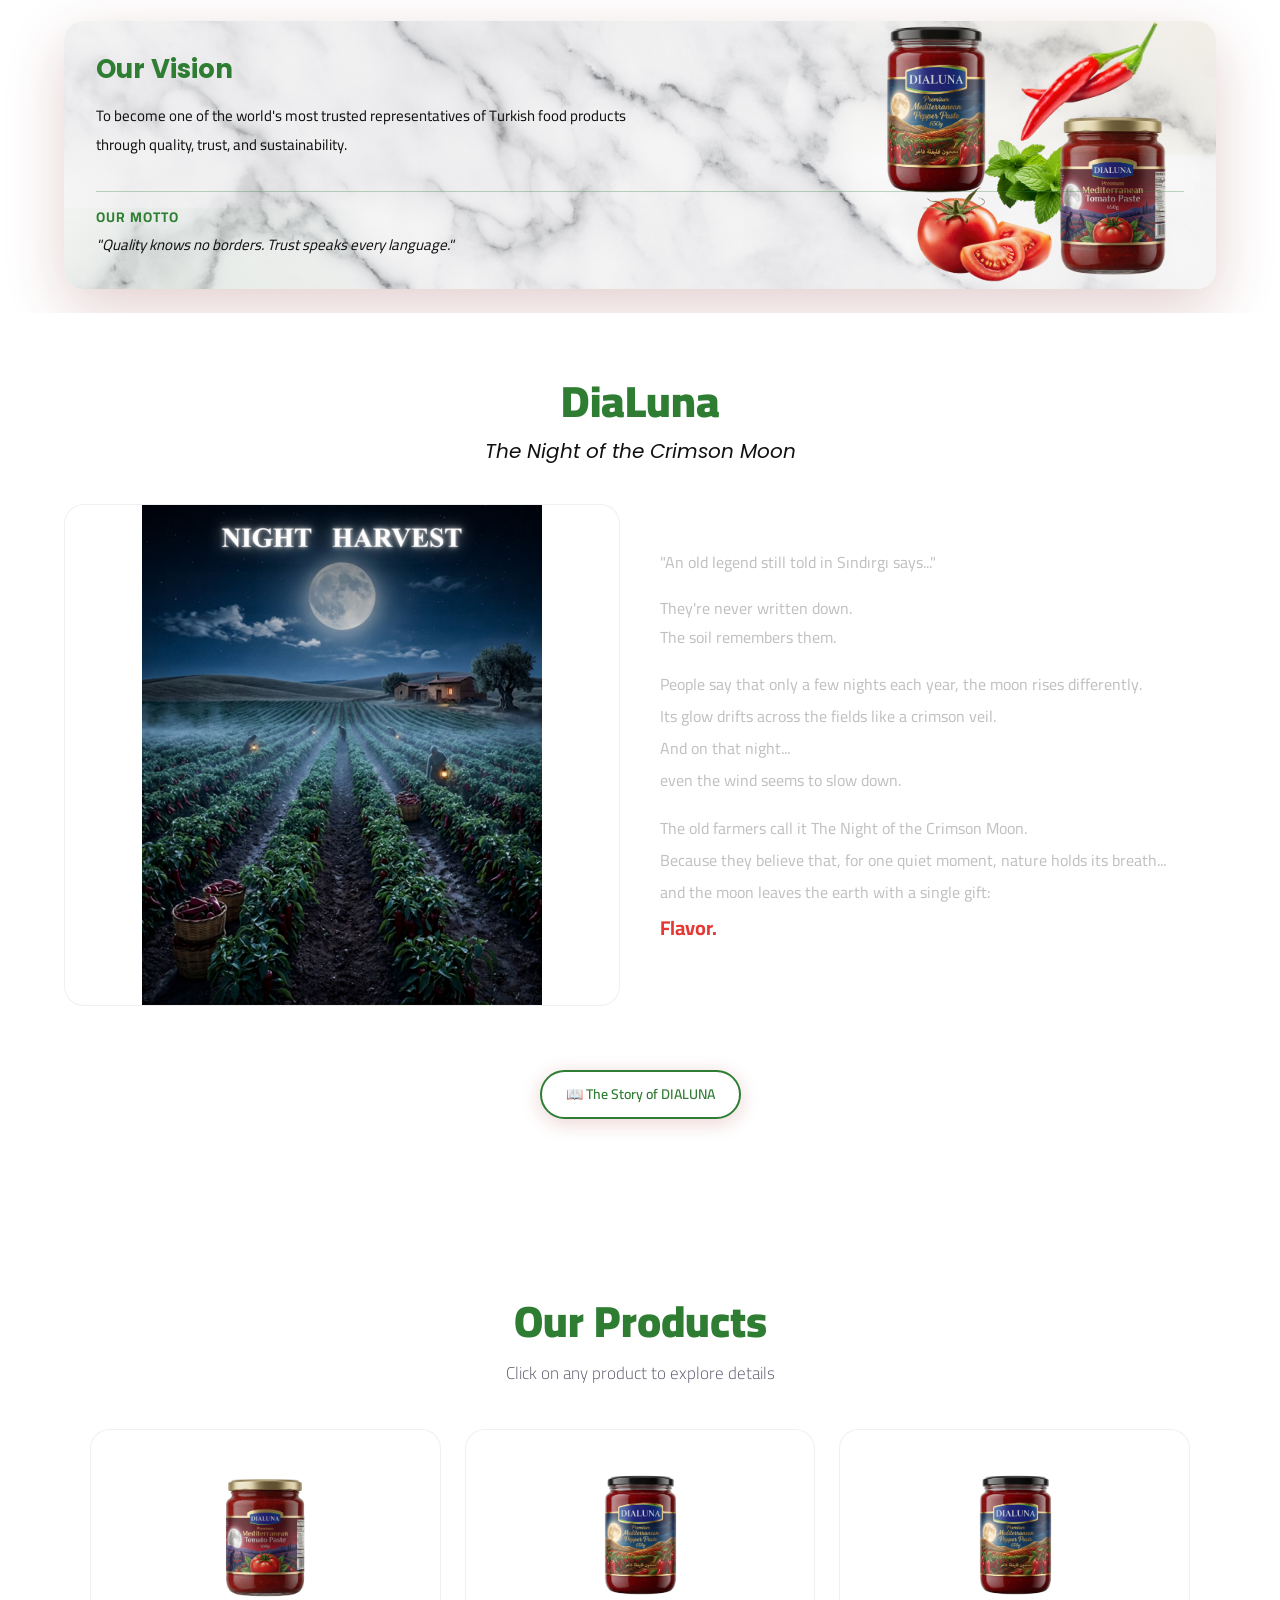
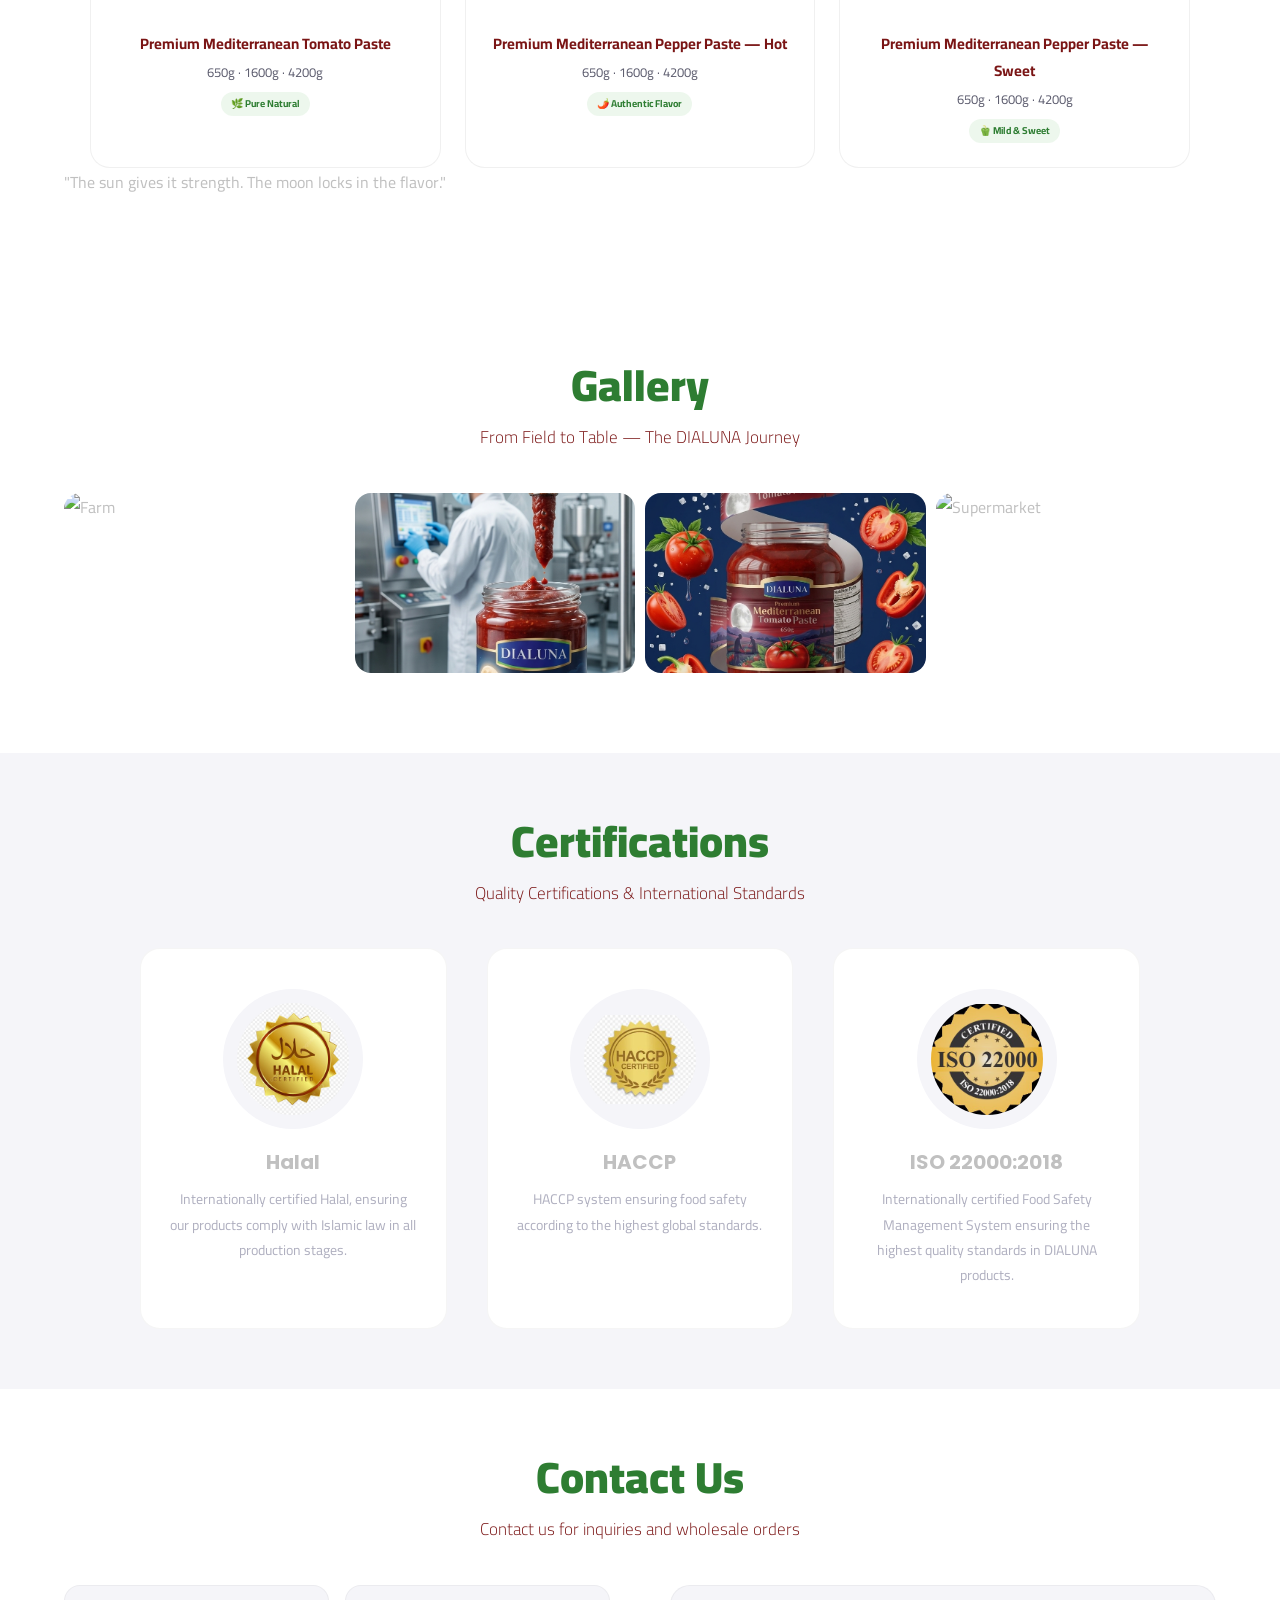
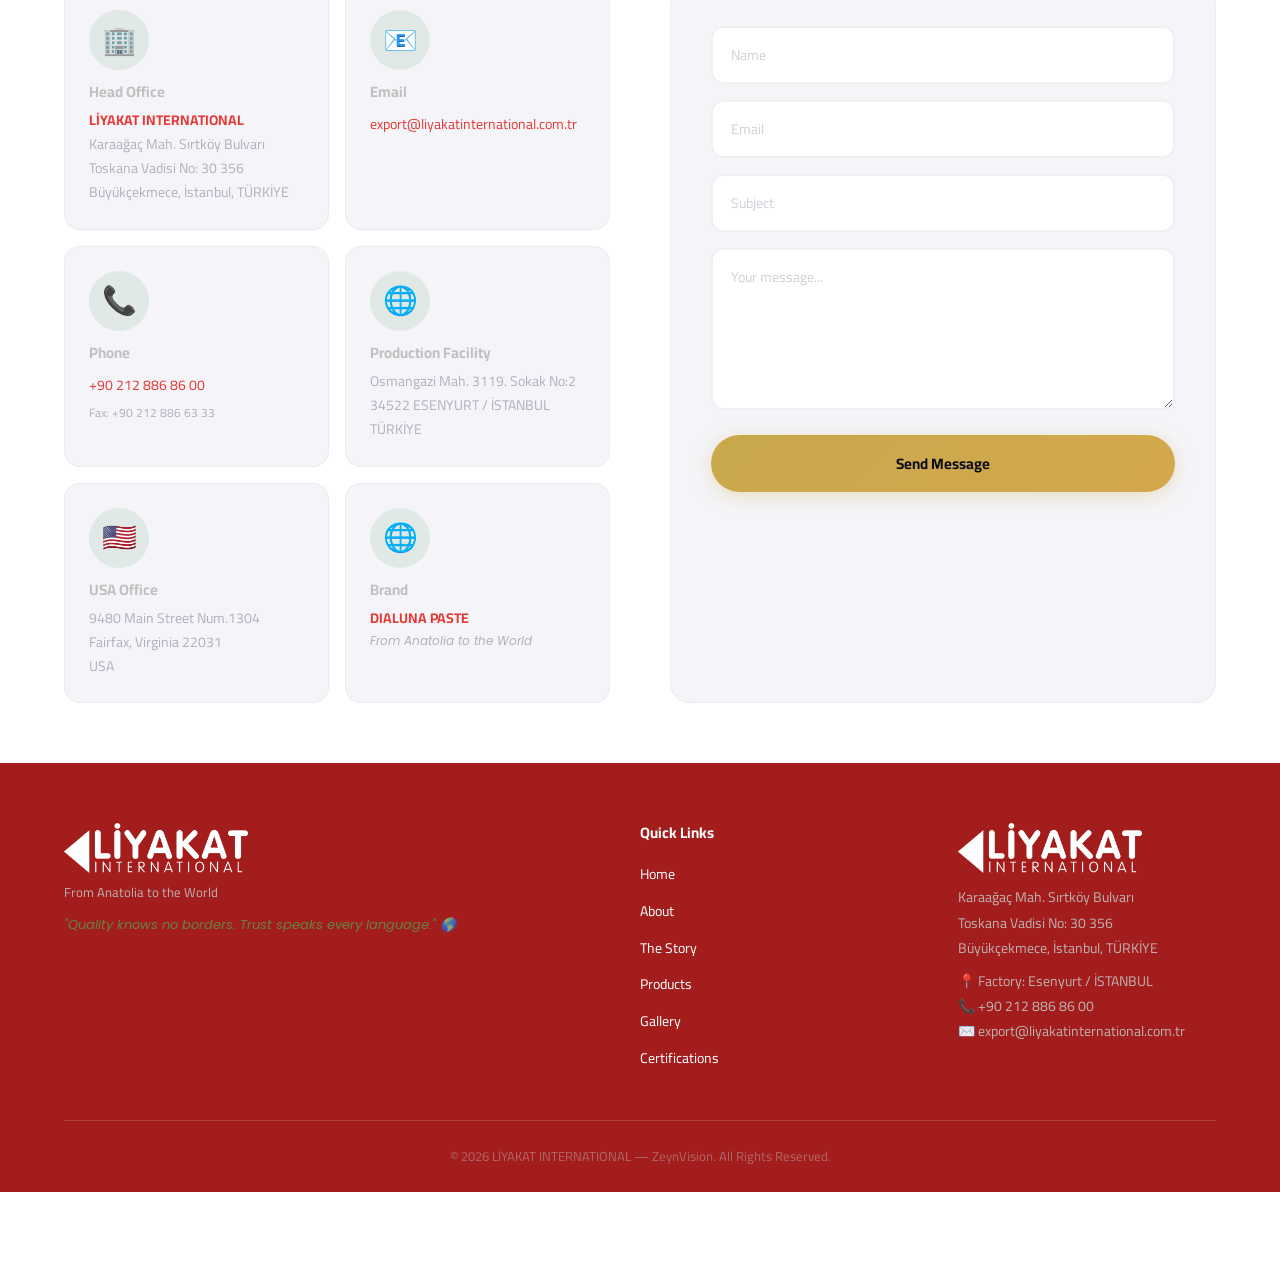
==== commit d1bab8b7: "Update index.html" ====
--- a/index.html
+++ b/index.html
@@ -409,7 +409,8 @@
         <div class="about-vision">
                <div class="vision-card card-premium" style="background: url('images/lifestyle/vision-bg-en.png') center/cover no-repeat !important;">
             <h3 data-i18n="about-vision-title">Our Vision</h3>
-            <p>To become one of the world's most trusted representatives of Turkish food products through quality, trust, and sustainability.</p>
+            <p>To become one of the world's most trusted representatives of Turkish food products<br>
+              through quality, trust, and sustainability.</p>
 
             <hr style="border:none;border-top:1px solid rgba(46,125,50,0.3);margin:16px 0;">
             <h4 style="color:#2E7D32;font-size:14px;margin-bottom:6px;letter-spacing:1px;">OUR MOTTO</h4>
